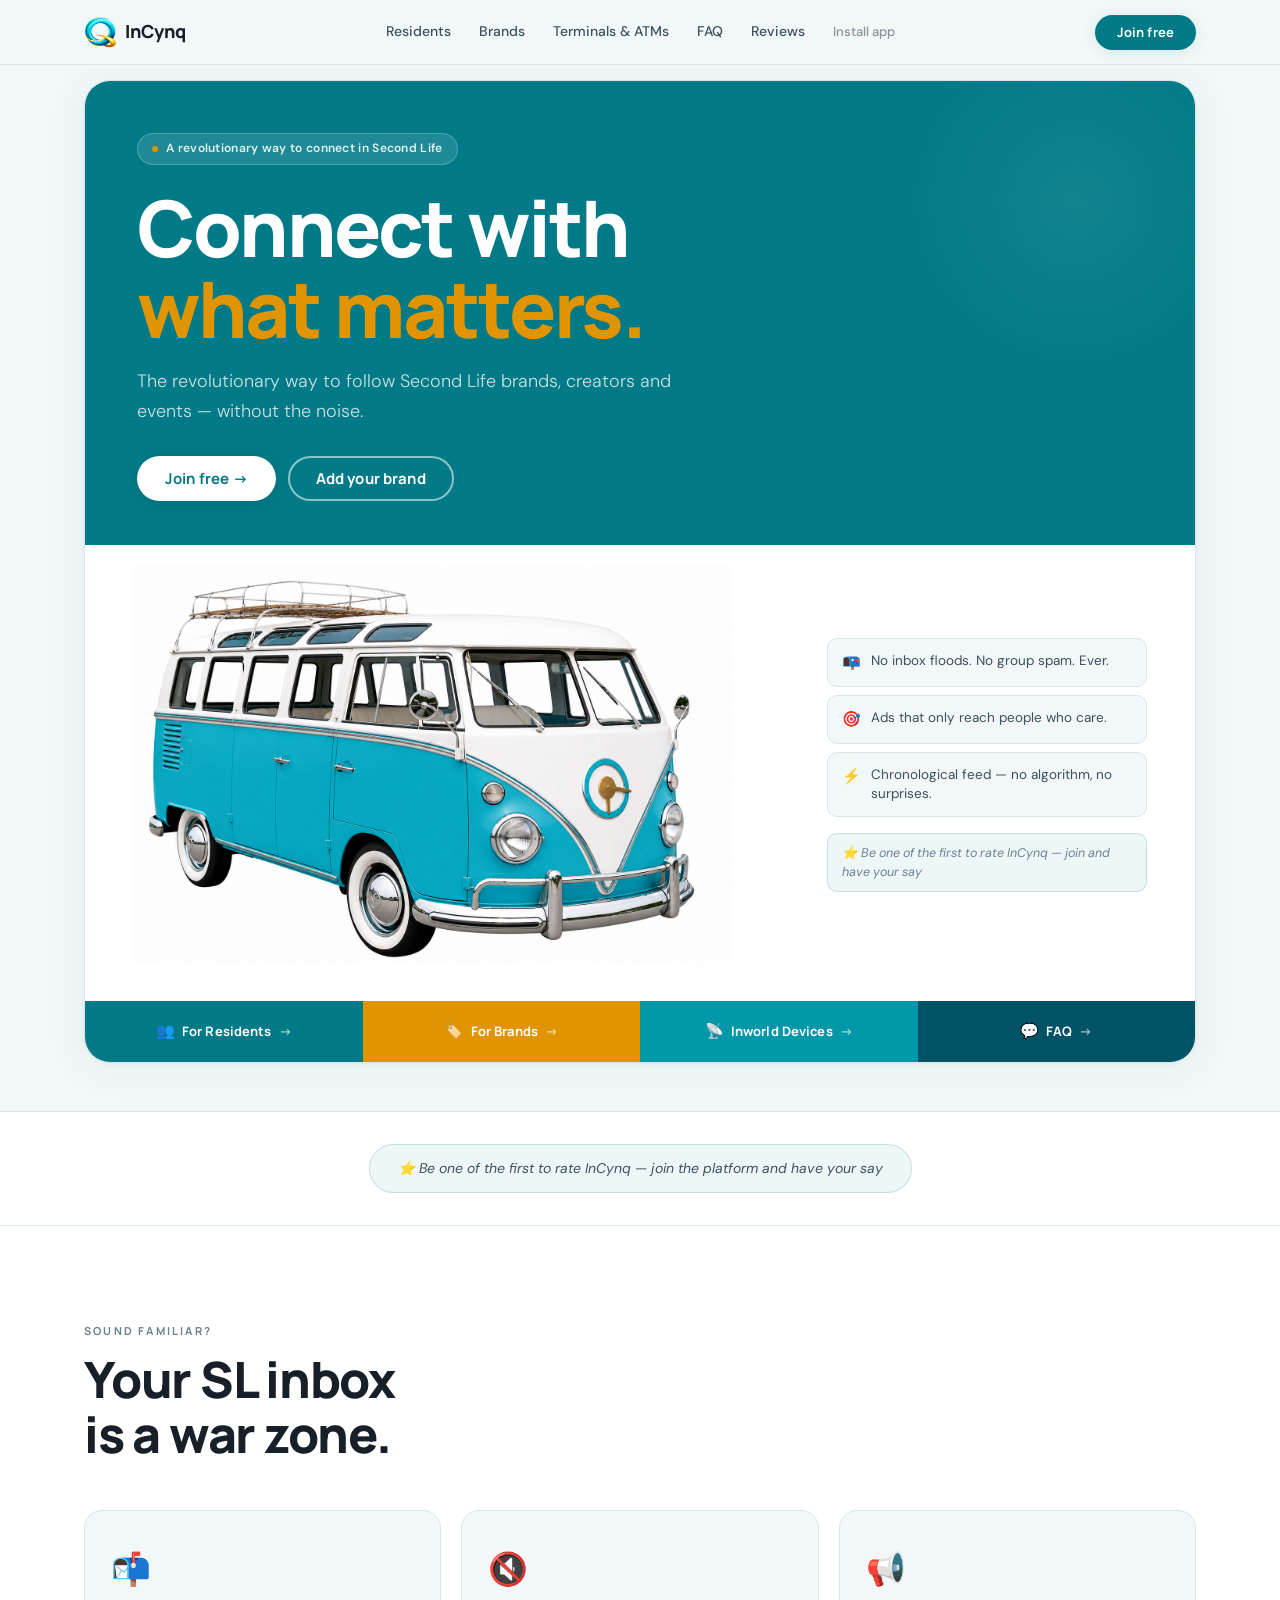
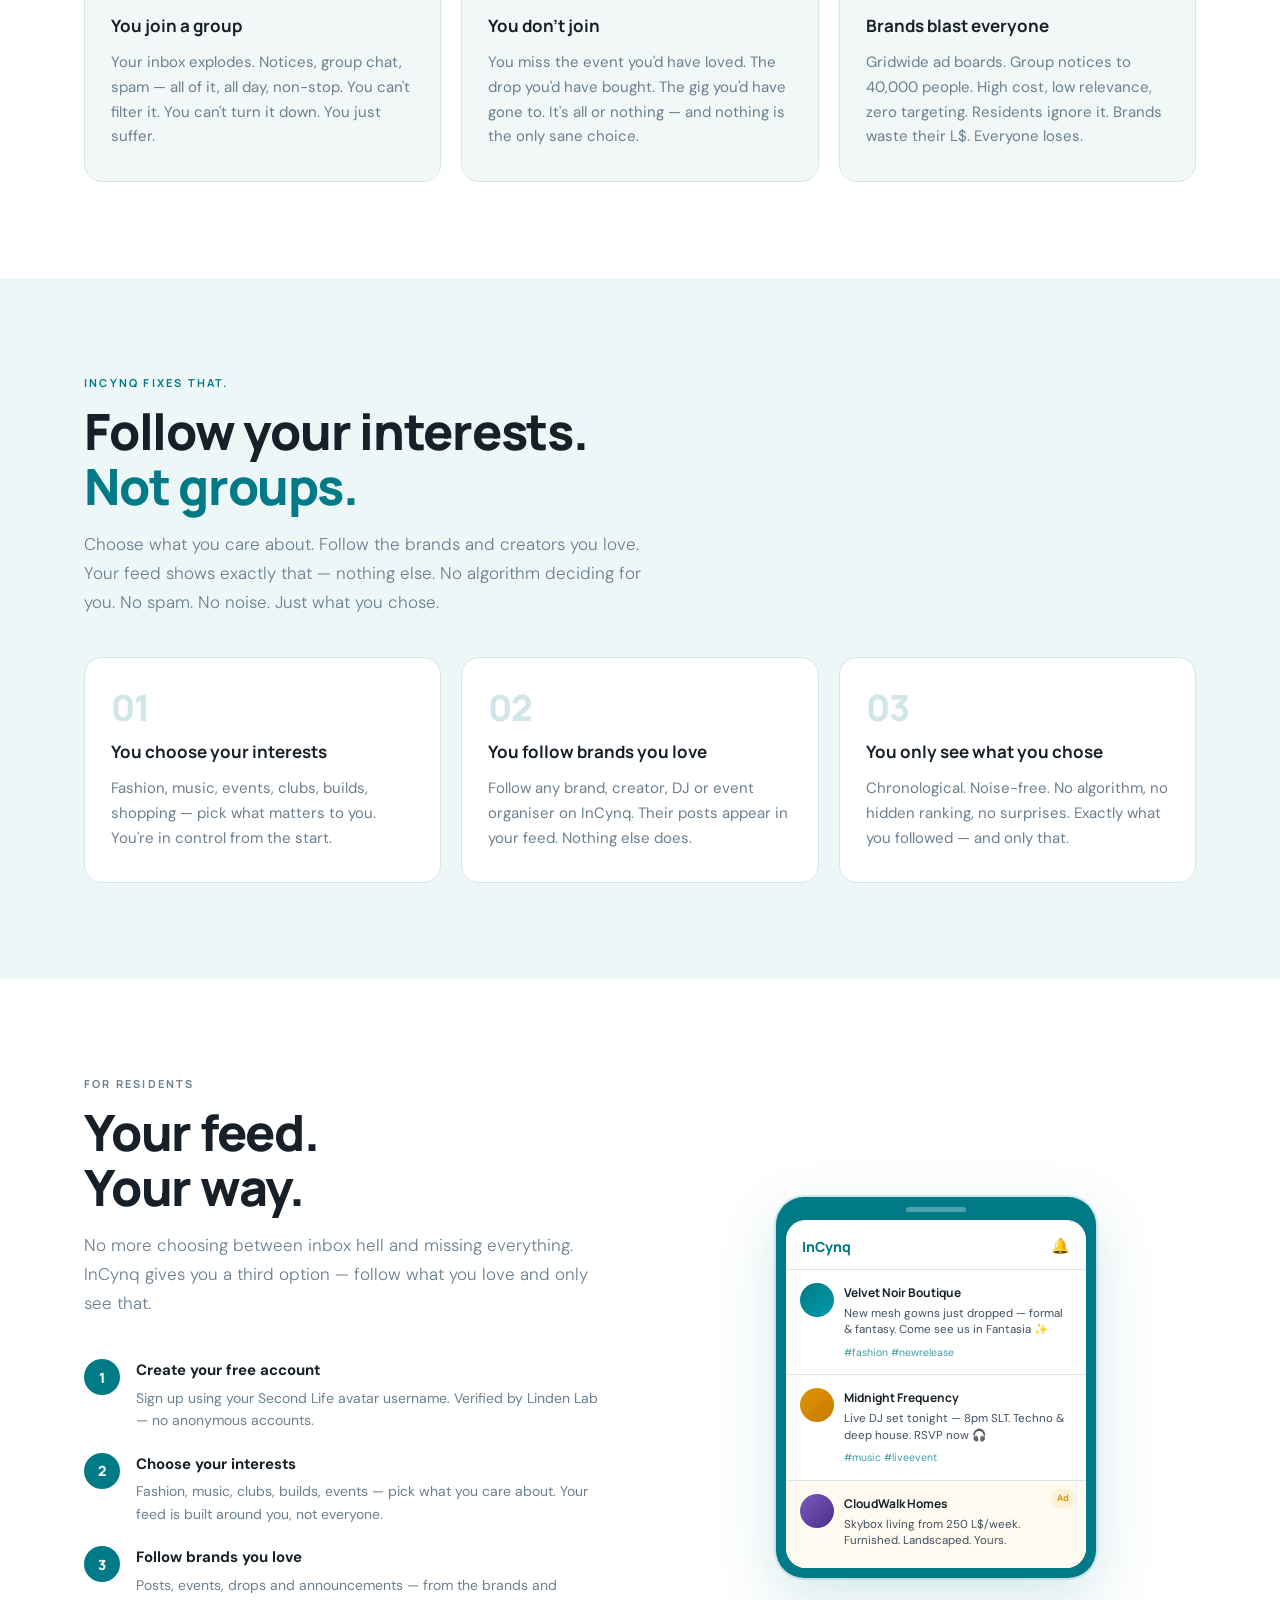
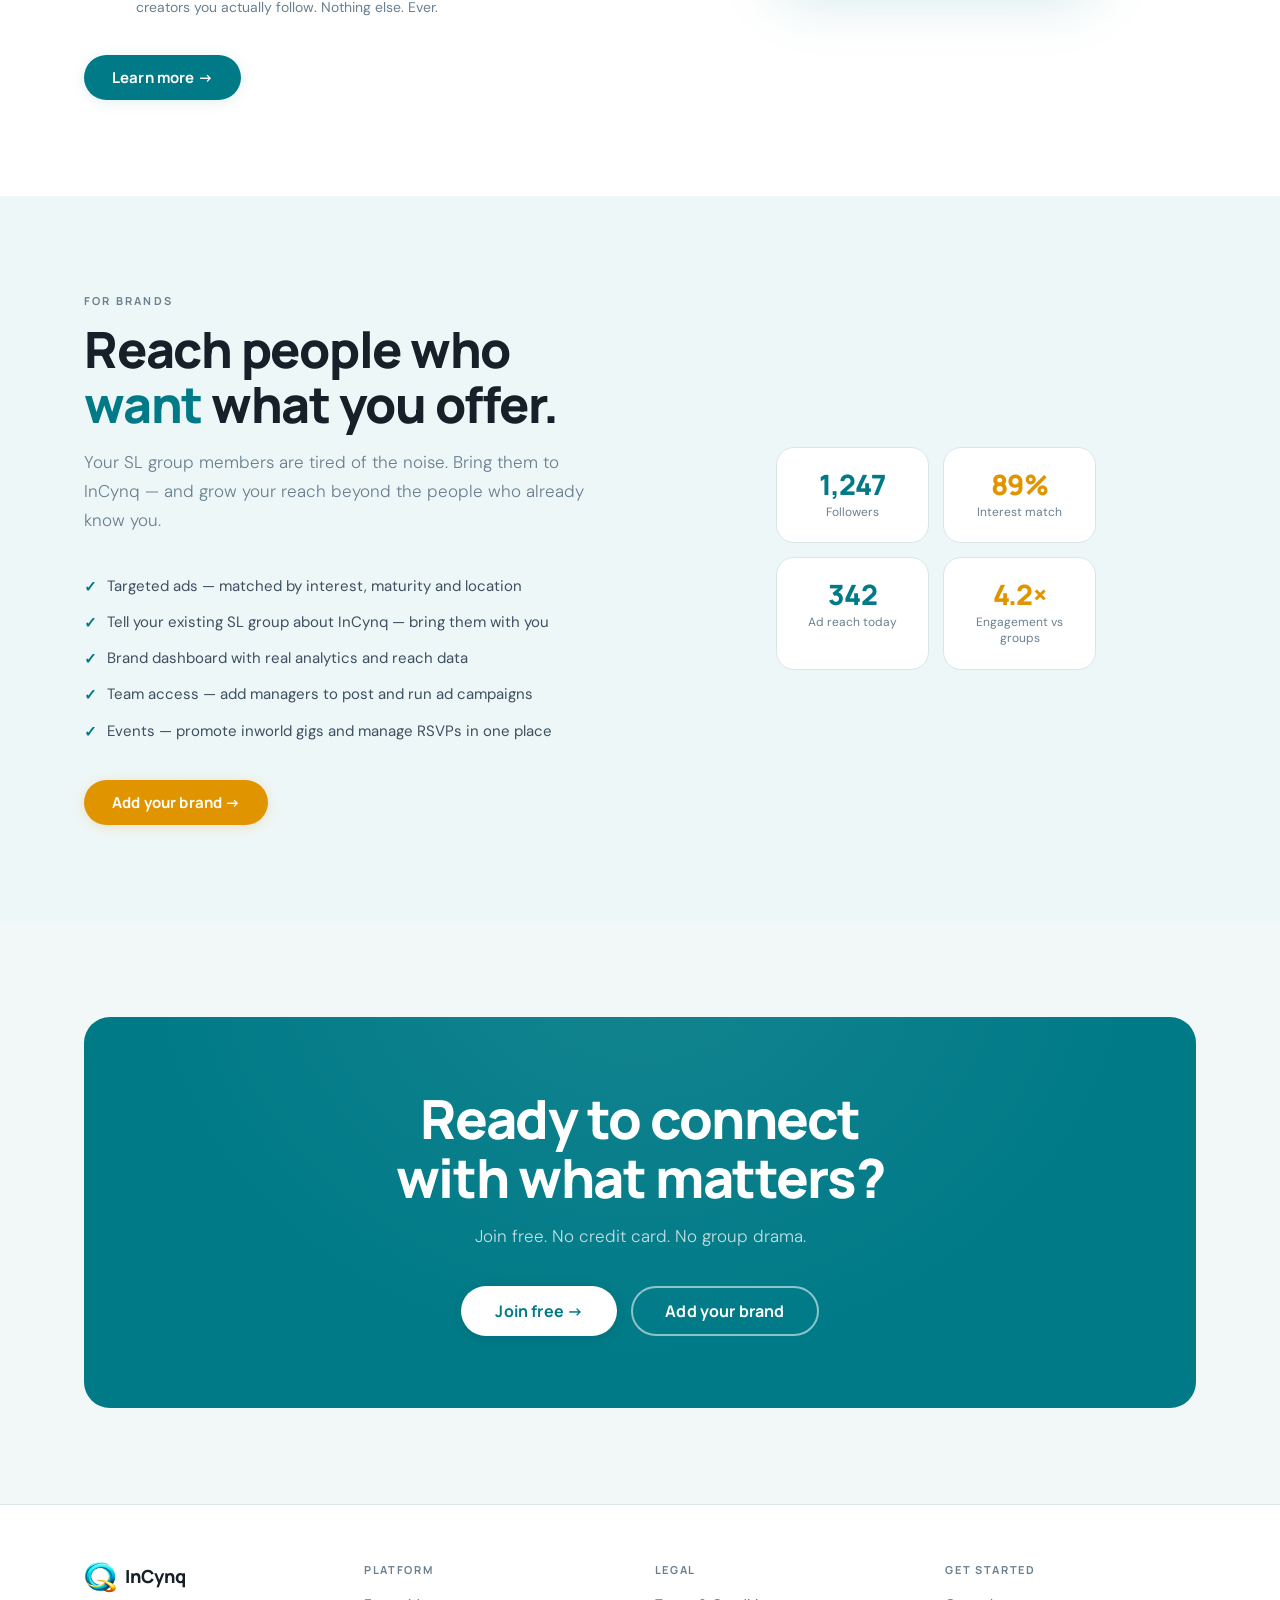
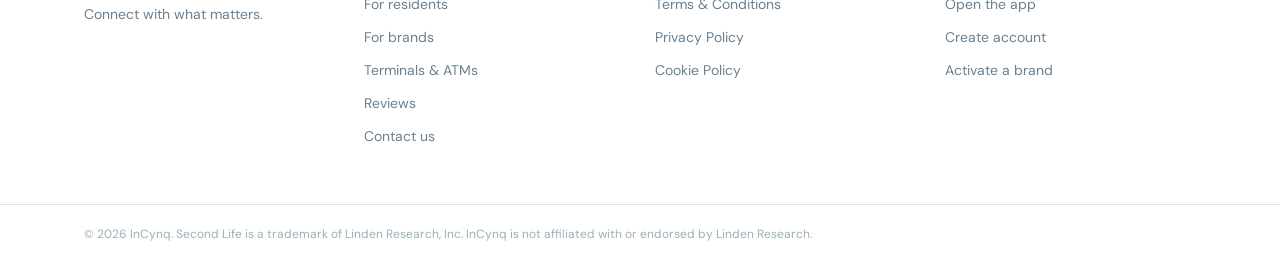
==== index.html @ 70ae86f5 "Add reviews page, update nav and footer on all pages" ====
<!DOCTYPE html>
<html lang="en">
<head>
  <meta charset="UTF-8">
  <meta name="viewport" content="width=device-width, initial-scale=1.0">
  <title>InCynq — Connect with what matters</title>
  <meta name="description" content="The revolutionary way to follow Second Life brands, creators and events — without the noise.">

  <!-- Open Graph -->
  <meta property="og:title" content="InCynq — Connect with what matters">
  <meta property="og:description" content="The revolutionary way to follow Second Life brands, creators and events — without the noise.">
  <meta property="og:url" content="https://incynq.net">
  <meta property="og:type" content="website">

  <!-- Fonts -->
  <link rel="preconnect" href="https://fonts.googleapis.com">
  <link rel="preconnect" href="https://fonts.gstatic.com" crossorigin>
  <link href="https://fonts.googleapis.com/css2?family=Manrope:wght@400;600;700;800&family=DM+Sans:ital,opsz,wght@0,9..40,300;0,9..40,400;0,9..40,500;0,9..40,600;1,9..40,300&display=swap" rel="stylesheet">

  <link rel="stylesheet" href="css/style.css">
</head>
<body>

  <!-- =========================================================
       NAV
  ========================================================= -->
  <header class="nav-header" id="navHeader">
    <div class="container nav-container">

      <a href="/" class="nav-logo" aria-label="InCynq home">
        <img src="assets/q-logo.png" alt="" class="logo-img" aria-hidden="true">
        <span class="logo-text">InCynq</span>
      </a>

      <nav class="nav-links" id="navLinks" aria-label="Main navigation">
        <a href="residents.html">Residents</a>
        <a href="brands.html">Brands</a>
        <a href="devices.html">Terminals &amp; ATMs</a>
        <a href="faq.html">FAQ</a>
        <a href="reviews.html">Reviews</a>
        <a href="install.html" class="nav-link-subtle">Install app</a>
      </nav>

      <div class="nav-actions">
        <a href="https://incynq.app" class="btn btn-primary nav-cta" target="_blank" rel="noopener">Join free</a>
        <button class="nav-toggle" id="navToggle" aria-label="Toggle menu" aria-expanded="false">
          <span></span><span></span><span></span>
        </button>
      </div>

    </div>
  </header>


  <main>

    <!-- =========================================================
         HERO
    ========================================================= -->
    <section class="hero" aria-label="Hero">
      <div class="container">
        <div class="hero-card">

          <!-- Teal banner — headline + CTAs -->
          <div class="hero-banner">
            <div class="hero-banner-content">
              <p class="hero-eyebrow">
                <span class="eyebrow-dot"></span>
                A revolutionary way to connect in Second Life
              </p>
              <h1 class="hero-headline">
                Connect with<br>
                <em>what matters.</em>
              </h1>
              <p class="hero-sub">
                The revolutionary way to follow Second Life brands, creators and events — without the noise.
              </p>
              <div class="hero-ctas">
                <a href="https://incynq.app" class="btn btn-white btn-lg" target="_blank" rel="noopener">Join free →</a>
                <a href="brands.html" class="btn btn-outline-white btn-lg">Add your brand</a>
              </div>
            </div>
          </div>

          <!-- Bus visual + support pills -->
          <div class="hero-visual">
            <div class="hero-bus-col">
              <img
                src="assets/incynq-bus.png"
                alt="The InCynq teal VW Samba bus"
                class="hero-bus"
                width="640"
                height="450"
              >
            </div>
            <div class="hero-pills-col">
              <ul class="hero-pills">
                <li class="hero-pill">
                  <span class="pill-icon">📭</span>
                  No inbox floods. No group spam. Ever.
                </li>
                <li class="hero-pill">
                  <span class="pill-icon">🎯</span>
                  Ads that only reach people who care.
                </li>
                <li class="hero-pill">
                  <span class="pill-icon">⚡</span>
                  Chronological feed — no algorithm, no surprises.
                </li>
              </ul>
              <p class="hero-rating-teaser">
                ⭐ Be one of the first to rate InCynq — join and have your say
              </p>
            </div>
          </div>

          <!-- Coloured navigation tabs -->
          <nav class="hero-tabs" aria-label="Page navigation">
            <a href="residents.html" class="hero-tab tab-col-1">
              <span class="tab-icon" aria-hidden="true">👥</span>
              <span class="tab-label">For Residents</span>
              <span class="tab-arrow" aria-hidden="true">→</span>
            </a>
            <a href="brands.html" class="hero-tab tab-col-2">
              <span class="tab-icon" aria-hidden="true">🏷️</span>
              <span class="tab-label">For Brands</span>
              <span class="tab-arrow" aria-hidden="true">→</span>
            </a>
            <a href="devices.html" class="hero-tab tab-col-3">
              <span class="tab-icon" aria-hidden="true">📡</span>
              <span class="tab-label">Inworld Devices</span>
              <span class="tab-arrow" aria-hidden="true">→</span>
            </a>
            <a href="faq.html" class="hero-tab tab-col-4">
              <span class="tab-icon" aria-hidden="true">💬</span>
              <span class="tab-label">FAQ</span>
              <span class="tab-arrow" aria-hidden="true">→</span>
            </a>
          </nav>

        </div><!-- /hero-card -->
      </div>
    </section>


    <!-- =========================================================
         STAR RATING — auto-loads from Supabase surveys table
    ========================================================= -->
    <section class="section section-white rating-section" id="rating">
      <div class="container rating-container">
        <div id="rating-placeholder" class="rating-placeholder">
          <p class="rating-placeholder-text">
            ⭐ Be one of the first to rate InCynq — join the platform and have your say
          </p>
        </div>
        <div id="rating-live" class="rating-live" style="display:none;">
          <div class="rating-stars" id="rating-stars"></div>
          <p class="rating-score" id="rating-score"></p>
          <a href="reviews.html" class="reviews-link" id="reviews-link" style="display:none;"></a>
        </div>
      </div>
    </section>

    <script>
    (async () => {
      const ANON = 'eyJhbGciOiJIUzI1NiIsInR5cCI6IkpXVCJ9.eyJpc3MiOiJzdXBhYmFzZSIsInJlZiI6Im11enpqdmVneW5zZW1sc2J3Z2dmIiwicm9sZSI6ImFub24iLCJpYXQiOjE3NzYwMjI5MDIsImV4cCI6MjA5MTU5ODkwMn0.AO2BgiecEKZvqCeZyJPZrS7AhOI6UsZTMHMvfXyAaXI';
      const HDRS = { 'apikey': ANON, 'Authorization': 'Bearer ' + ANON };
      const link = document.getElementById('reviews-link');

      try {
        const res  = await fetch(
          'https://muzzjvegynsemlsbwggf.supabase.co/rest/v1/reviews?select=rating&rating=not.is.null',
          { headers: HDRS }
        );
        const data = await res.json();
        const count = data && data.length ? data.length : 0;

        // Always show the link
        link.style.display = 'inline-block';

        if (count === 0) {
          // No reviews yet — show teaser, no rating block
          link.textContent = 'Be the first to leave a review →';
          return;
        }

        // Reviews exist — show rating block
        const avg   = data.reduce((sum, r) => sum + r.rating, 0) / count;
        const full  = Math.floor(avg);
        const half  = avg - full >= 0.25 && avg - full < 0.75 ? 1 : 0;
        const empty = 5 - full - half;
        const stars = '★'.repeat(full) + (half ? '½' : '') + '☆'.repeat(empty);

        document.getElementById('rating-stars').textContent = stars;
        document.getElementById('rating-score').innerHTML =
          'Rated <strong>' + avg.toFixed(1) + ' / 5</strong> by ' + count + ' InCynq ' + (count === 1 ? 'member' : 'members');

        document.getElementById('rating-placeholder').style.display = 'none';
        document.getElementById('rating-live').style.display        = 'block';

        link.textContent = 'See what members say →';

      } catch(e) {
        // On error just show the teaser link
        link.style.display = 'inline-block';
        link.textContent   = 'Be the first to leave a review →';
      }
    })();
    </script>

    <!-- =========================================================
         PROBLEM — "Sound familiar?"
    ========================================================= -->
    <section class="section section-white" id="problem">
      <div class="container">
        <p class="section-eyebrow">Sound familiar?</p>
        <h2 class="section-headline">Your SL inbox<br>is a war zone.</h2>

        <div class="pain-grid">

          <div class="pain-card">
            <div class="pain-icon">📬</div>
            <h3>You join a group</h3>
            <p>Your inbox explodes. Notices, group chat, spam — all of it, all day, non-stop. You can't filter it. You can't turn it down. You just suffer.</p>
          </div>

          <div class="pain-card">
            <div class="pain-icon">🔇</div>
            <h3>You don't join</h3>
            <p>You miss the event you'd have loved. The drop you'd have bought. The gig you'd have gone to. It's all or nothing — and nothing is the only sane choice.</p>
          </div>

          <div class="pain-card">
            <div class="pain-icon">📢</div>
            <h3>Brands blast everyone</h3>
            <p>Gridwide ad boards. Group notices to 40,000 people. High cost, low relevance, zero targeting. Residents ignore it. Brands waste their L$. Everyone loses.</p>
          </div>

        </div>
      </div>
    </section>


    <!-- =========================================================
         SOLUTION — "Follow interests, not groups"
    ========================================================= -->
    <section class="section section-teal-light" id="solution">
      <div class="container">
        <p class="section-eyebrow eyebrow-teal">InCynq fixes that.</p>
        <h2 class="section-headline">Follow your interests.<br><span class="text-teal">Not groups.</span></h2>
        <p class="section-sub">
          Choose what you care about. Follow the brands and creators you love. Your feed shows exactly that — nothing else. No algorithm deciding for you. No spam. No noise. Just what you chose.
        </p>

        <div class="solution-grid">

          <div class="solution-card">
            <div class="solution-number">01</div>
            <h3>You choose your interests</h3>
            <p>Fashion, music, events, clubs, builds, shopping — pick what matters to you. You're in control from the start.</p>
          </div>

          <div class="solution-card">
            <div class="solution-number">02</div>
            <h3>You follow brands you love</h3>
            <p>Follow any brand, creator, DJ or event organiser on InCynq. Their posts appear in your feed. Nothing else does.</p>
          </div>

          <div class="solution-card">
            <div class="solution-number">03</div>
            <h3>You only see what you chose</h3>
            <p>Chronological. Noise-free. No algorithm, no hidden ranking, no surprises. Exactly what you followed — and only that.</p>
          </div>

        </div>
      </div>
    </section>


    <!-- =========================================================
         FOR RESIDENTS — 3 steps
    ========================================================= -->
    <section class="section section-white" id="residents">
      <div class="container">
        <div class="split-layout">

          <div class="split-text">
            <p class="section-eyebrow">For residents</p>
            <h2 class="section-headline">Your feed.<br>Your way.</h2>
            <p class="section-sub">
              No more choosing between inbox hell and missing everything. InCynq gives you a third option — follow what you love and only see that.
            </p>

            <ol class="steps-list">
              <li class="step">
                <span class="step-num">1</span>
                <div>
                  <strong>Create your free account</strong>
                  <p>Sign up using your Second Life avatar username. Verified by Linden Lab — no anonymous accounts.</p>
                </div>
              </li>
              <li class="step">
                <span class="step-num">2</span>
                <div>
                  <strong>Choose your interests</strong>
                  <p>Fashion, music, clubs, builds, events — pick what you care about. Your feed is built around you, not everyone.</p>
                </div>
              </li>
              <li class="step">
                <span class="step-num">3</span>
                <div>
                  <strong>Follow brands you love</strong>
                  <p>Posts, events, drops and announcements — from the brands and creators you actually follow. Nothing else. Ever.</p>
                </div>
              </li>
            </ol>

            <a href="residents.html" class="btn btn-primary btn-lg">Learn more →</a>
          </div>

          <div class="split-visual">
            <div class="phone-mockup">
              <div class="phone-bar"></div>
              <div class="phone-screen">

                <div class="mock-topbar">
                  <span class="mock-app-name">InCynq</span>
                  <span class="mock-bell" aria-hidden="true">🔔</span>
                </div>

                <div class="mock-post">
                  <div class="mock-avatar av-teal"></div>
                  <div class="mock-body">
                    <p class="mock-name">Velvet Noir Boutique</p>
                    <p class="mock-text">New mesh gowns just dropped — formal &amp; fantasy. Come see us in Fantasia ✨</p>
                    <p class="mock-tags">#fashion #newrelease</p>
                  </div>
                </div>

                <div class="mock-post">
                  <div class="mock-avatar av-amber"></div>
                  <div class="mock-body">
                    <p class="mock-name">Midnight Frequency</p>
                    <p class="mock-text">Live DJ set tonight — 8pm SLT. Techno &amp; deep house. RSVP now 🎧</p>
                    <p class="mock-tags">#music #liveevent</p>
                  </div>
                </div>

                <div class="mock-post mock-post-ad">
                  <span class="mock-ad-badge">Ad</span>
                  <div class="mock-avatar av-purple"></div>
                  <div class="mock-body">
                    <p class="mock-name">CloudWalk Homes</p>
                    <p class="mock-text">Skybox living from 250 L$/week. Furnished. Landscaped. Yours.</p>
                  </div>
                </div>

              </div>
            </div>
          </div>

        </div>
      </div>
    </section>


    <!-- =========================================================
         FOR BRANDS
    ========================================================= -->
    <section class="section section-teal-light" id="brands">
      <div class="container">
        <div class="split-layout split-reverse">

          <div class="split-visual">
            <div class="metrics-mockup">
              <div class="metric-card">
                <div class="metric-value value-teal">1,247</div>
                <div class="metric-label">Followers</div>
              </div>
              <div class="metric-card">
                <div class="metric-value value-amber">89%</div>
                <div class="metric-label">Interest match</div>
              </div>
              <div class="metric-card">
                <div class="metric-value value-teal">342</div>
                <div class="metric-label">Ad reach today</div>
              </div>
              <div class="metric-card">
                <div class="metric-value value-amber">4.2×</div>
                <div class="metric-label">Engagement vs groups</div>
              </div>
            </div>
          </div>

          <div class="split-text">
            <p class="section-eyebrow">For brands</p>
            <h2 class="section-headline">Reach people who<br><span class="text-teal">want</span> what you offer.</h2>
            <p class="section-sub">
              Your SL group members are tired of the noise. Bring them to InCynq — and grow your reach beyond the people who already know you.
            </p>

            <ul class="feature-list">
              <li>
                <span class="feature-tick">✓</span>
                Targeted ads — matched by interest, maturity and location
              </li>
              <li>
                <span class="feature-tick">✓</span>
                Tell your existing SL group about InCynq — bring them with you
              </li>
              <li>
                <span class="feature-tick">✓</span>
                Brand dashboard with real analytics and reach data
              </li>
              <li>
                <span class="feature-tick">✓</span>
                Team access — add managers to post and run ad campaigns
              </li>
              <li>
                <span class="feature-tick">✓</span>
                Events — promote inworld gigs and manage RSVPs in one place
              </li>
            </ul>

            <a href="brands.html" class="btn btn-amber btn-lg">Add your brand →</a>
          </div>

        </div>
      </div>
    </section>


    <!-- =========================================================
         FINAL CTA
    ========================================================= -->
    <section class="section cta-section" id="join">
      <div class="container">
        <div class="cta-card">
          <h2 class="cta-headline">Ready to connect<br>with what matters?</h2>
          <p class="cta-sub">Join free. No credit card. No group drama.</p>
          <div class="cta-buttons">
            <a href="https://incynq.app" class="btn btn-white btn-xl" target="_blank" rel="noopener">Join free →</a>
            <a href="brands.html" class="btn btn-outline-white btn-xl">Add your brand</a>
          </div>
        </div>
      </div>
    </section>

  </main>


  <!-- =========================================================
       FOOTER
  ========================================================= -->
  <footer class="site-footer">
    <div class="container footer-inner">

      <div class="footer-brand">
        <a href="/" class="nav-logo" aria-label="InCynq home">
          <img src="assets/q-logo.png" alt="" class="logo-img" aria-hidden="true">
          <span class="logo-text">InCynq</span>
        </a>
        <p class="footer-tagline">Connect with what matters.</p>
      </div>

      <nav class="footer-links" aria-label="Footer navigation">
        <div class="footer-col">
          <p class="footer-col-title">Platform</p>
          <a href="residents.html">For residents</a>
          <a href="brands.html">For brands</a>
          <a href="devices.html">Terminals &amp; ATMs</a>
          <a href="reviews.html">Reviews</a>
          <a href="contact.html">Contact us</a>
        </div>
        <div class="footer-col">
          <p class="footer-col-title">Legal</p>
          <a href="terms.html">Terms &amp; Conditions</a>
          <a href="privacy.html">Privacy Policy</a>
          <a href="cookies.html">Cookie Policy</a>
        </div>
        <div class="footer-col">
          <p class="footer-col-title">Get started</p>
          <a href="https://incynq.app" target="_blank" rel="noopener">Open the app</a>
          <a href="https://incynq.app" target="_blank" rel="noopener">Create account</a>
          <a href="brands.html">Activate a brand</a>
        </div>
      </nav>

    </div>
    <div class="footer-bottom">
      <div class="container">
        <p>© 2026 InCynq. Second Life is a trademark of Linden Research, Inc. InCynq is not affiliated with or endorsed by Linden Research.</p>
      </div>
    </div>
  </footer>

  <script src="js/main.js"></script>
</body>
</html>
---- css/style.css ----
/* ============================================================
   INCYNQ.NET — Main Stylesheet
   Light theme · Syne display · DM Sans body
   v1.0
   ============================================================ */

/* ── Reset ─────────────────────────────────────────────────── */
*, *::before, *::after { box-sizing: border-box; margin: 0; padding: 0; }
html { scroll-behavior: smooth; }
ul, ol { list-style: none; }
a { color: inherit; text-decoration: none; }
img { max-width: 100%; display: block; }
button { font: inherit; cursor: pointer; }

/* ── Tokens ─────────────────────────────────────────────────── */
:root {
  /* Brand colours */
  --teal:           #007a87;
  --teal-mid:       #009aaa;
  --teal-light-bg:  #eef7f8;
  --teal-border:    rgba(0,122,135,0.18);
  --teal-glow:      rgba(0,122,135,0.12);

  --amber:          #e09500;
  --amber-hover:    #c98400;

  /* Tab colours — each distinct, all on-brand */
  --tab-1:  #007a87;   /* teal */
  --tab-2:  #e09500;   /* amber */
  --tab-3:  #0098a8;   /* aqua */
  --tab-4:  #005265;   /* deep teal */

  /* Surface */
  --bg:         #f2f7f7;
  --surface:    #ffffff;
  --surface-2:  #eef7f8;

  /* Text */
  --text:       #172028;
  --text-mid:   #3d5060;
  --text-muted: #6a8090;
  --text-light: #9ab0b8;

  /* Borders */
  --border:     #d8e6e8;

  /* Typography */
  --font-display: 'Manrope', sans-serif;
  --font-body:    'DM Sans', sans-serif;

  /* Shape */
  --radius:     10px;
  --radius-lg:  18px;
  --radius-xl:  26px;
  --radius-pill: 999px;

  /* Layout */
  --container:      1160px;
  --section-gap:    96px;
  --section-gap-sm: 64px;
}

/* ── Base ───────────────────────────────────────────────────── */
body {
  background: var(--bg);
  color: var(--text);
  font-family: var(--font-body);
  font-size: 16px;
  line-height: 1.65;
  -webkit-font-smoothing: antialiased;
}

.container {
  max-width: var(--container);
  margin: 0 auto;
  padding: 0 24px;
}


/* ============================================================
   BUTTONS
   ============================================================ */

.btn {
  display: inline-flex;
  align-items: center;
  gap: 6px;
  padding: 11px 22px;
  border-radius: var(--radius-pill);
  font-family: var(--font-display);
  font-weight: 700;
  font-size: 14px;
  letter-spacing: 0.01em;
  line-height: 1;
  border: 2px solid transparent;
  cursor: pointer;
  transition: background 0.18s, transform 0.15s, box-shadow 0.18s, color 0.18s, border-color 0.18s;
  white-space: nowrap;
}
.btn:hover  { transform: translateY(-1px); }
.btn:active { transform: translateY(0); }

.btn-primary {
  background: var(--teal);
  color: #fff;
  box-shadow: 0 2px 14px var(--teal-glow);
}
.btn-primary:hover {
  background: var(--teal-mid);
  box-shadow: 0 4px 22px rgba(0,122,135,0.28);
}

.btn-amber {
  background: var(--amber);
  color: #fff;
  box-shadow: 0 2px 14px rgba(224,149,0,0.2);
}
.btn-amber:hover {
  background: var(--amber-hover);
  box-shadow: 0 4px 22px rgba(224,149,0,0.32);
}

.btn-white {
  background: #fff;
  color: var(--teal);
  box-shadow: 0 2px 12px rgba(0,0,0,0.1);
  border-color: transparent;
}
.btn-white:hover {
  background: #f0fafb;
  box-shadow: 0 4px 20px rgba(0,0,0,0.14);
}

.btn-outline-white {
  background: transparent;
  color: #fff;
  border-color: rgba(255,255,255,0.55);
}
.btn-outline-white:hover {
  background: rgba(255,255,255,0.1);
  border-color: #fff;
}

.btn-lg  { padding: 13px 26px; font-size: 15px; }
.btn-xl  { padding: 15px 32px; font-size: 16px; }


/* ============================================================
   NAV
   ============================================================ */

.nav-header {
  position: fixed;
  inset: 0 0 auto 0;
  z-index: 200;
  background: rgba(242,247,247,0.88);
  backdrop-filter: blur(18px);
  -webkit-backdrop-filter: blur(18px);
  border-bottom: 1px solid var(--border);
  transition: background 0.3s, box-shadow 0.3s;
}
.nav-header.scrolled {
  background: rgba(242,247,247,0.98);
  box-shadow: 0 2px 20px rgba(0,0,0,0.07);
}

.nav-container {
  display: flex;
  align-items: center;
  justify-content: space-between;
  height: 64px;
  gap: 16px;
}

/* Logo */
.nav-logo {
  display: flex;
  align-items: center;
  gap: 9px;
  font-family: var(--font-display);
  font-weight: 800;
  font-size: 18px;
  color: var(--text);
  flex-shrink: 0;
}
.logo-img {
  width: 32px;
  height: 32px;
  object-fit: contain;
  flex-shrink: 0;
}

/* Links */
.nav-links {
  display: flex;
  align-items: center;
  gap: 28px;
}
.nav-links a {
  font-size: 14px;
  font-weight: 500;
  color: var(--text-mid);
  transition: color 0.18s;
}
.nav-links a:hover { color: var(--teal); }
.nav-link-subtle { opacity: 0.6; font-size: 13px !important; }

/* Actions */
.nav-actions {
  display: flex;
  align-items: center;
  gap: 12px;
  flex-shrink: 0;
}
.nav-cta { padding: 9px 20px; font-size: 13px; }

/* Mobile hamburger */
.nav-toggle {
  display: none;
  flex-direction: column;
  gap: 5px;
  background: none;
  border: none;
  padding: 4px;
}
.nav-toggle span {
  display: block;
  width: 22px; height: 2px;
  background: var(--text);
  border-radius: 2px;
  transition: transform 0.3s, opacity 0.3s;
}
.nav-toggle[aria-expanded="true"] span:nth-child(1) { transform: translateY(7px) rotate(45deg); }
.nav-toggle[aria-expanded="true"] span:nth-child(2) { opacity: 0; }
.nav-toggle[aria-expanded="true"] span:nth-child(3) { transform: translateY(-7px) rotate(-45deg); }


/* ============================================================
   HERO
   ============================================================ */

.hero {
  padding: 80px 0 48px;
}

/* Outer card */
.hero-card {
  background: #ffffff;
  border-radius: var(--radius-xl);
  border: 1.5px solid var(--border);
  overflow: hidden;
  box-shadow:
    0 4px 40px rgba(0,122,135,0.07),
    0 1px 3px rgba(0,0,0,0.04);
}

/* ── Teal banner ─────────────────────────────────────────── */
.hero-banner {
  background: var(--teal);
  padding: 52px 52px 44px;
  position: relative;
  overflow: hidden;
}
/* Soft radial sheen top-right */
.hero-banner::after {
  content: '';
  position: absolute;
  top: -80px; right: -80px;
  width: 400px; height: 400px;
  background: radial-gradient(circle, rgba(255,255,255,0.07) 0%, transparent 65%);
  pointer-events: none;
}

.hero-eyebrow {
  display: inline-flex;
  align-items: center;
  gap: 8px;
  background: rgba(255,255,255,0.12);
  border: 1px solid rgba(255,255,255,0.22);
  border-radius: var(--radius-pill);
  padding: 5px 14px;
  font-size: 12px;
  font-weight: 600;
  color: rgba(255,255,255,0.88);
  letter-spacing: 0.025em;
  margin-bottom: 22px;
}

.eyebrow-dot {
  width: 6px; height: 6px;
  background: var(--amber);
  border-radius: 50%;
  flex-shrink: 0;
  animation: blink 2.4s ease-in-out infinite;
}
@keyframes blink {
  0%, 100% { opacity: 1; }
  50%       { opacity: 0.35; }
}

.hero-headline {
  font-family: var(--font-display);
  font-size: clamp(42px, 6.5vw, 78px);
  font-weight: 800;
  line-height: 1.04;
  letter-spacing: -0.03em;
  color: #fff;
  margin-bottom: 18px;
}
.hero-headline em {
  font-style: normal;
  color: var(--amber);
}

.hero-sub {
  font-size: 18px;
  line-height: 1.65;
  color: rgba(255,255,255,0.78);
  font-weight: 300;
  max-width: 540px;
  margin-bottom: 30px;
}

.hero-ctas {
  display: flex;
  align-items: center;
  gap: 12px;
  flex-wrap: wrap;
}

/* ── Bus + pills row ─────────────────────────────────────── */
.hero-visual {
  display: grid;
  grid-template-columns: 1fr 320px;
  align-items: center;
  gap: 40px;
  padding: 0 48px 36px;
  background: #ffffff;
}

.hero-bus-col {
  padding-top: 20px;
  background: #ffffff;
}

.hero-bus {
  width: 100%;
  max-width: 600px;
  height: auto;
  object-fit: contain;
  animation: floatBus 7s ease-in-out infinite;
  user-select: none;
}
@keyframes floatBus {
  0%, 100% { transform: translateY(0px); }
  50%       { transform: translateY(-10px); }
}

.hero-pills-col {
  display: flex;
  flex-direction: column;
  gap: 16px;
  padding: 28px 0 8px;
}

.hero-pills {
  display: flex;
  flex-direction: column;
  gap: 8px;
}
.hero-pill {
  display: flex;
  align-items: flex-start;
  gap: 10px;
  background: var(--bg);
  border: 1.5px solid var(--border);
  border-radius: var(--radius);
  padding: 12px 14px;
  font-size: 13.5px;
  color: var(--text-mid);
  line-height: 1.45;
  transition: border-color 0.2s;
}
.hero-pill:hover { border-color: var(--teal-border); }
.pill-icon { font-size: 15px; flex-shrink: 0; margin-top: 1px; }

.hero-rating-teaser {
  font-size: 12.5px;
  color: var(--text-muted);
  font-style: italic;
  background: var(--teal-light-bg);
  border-radius: var(--radius);
  padding: 10px 14px;
  line-height: 1.5;
  border: 1px solid var(--teal-border);
}

/* ── Coloured tabs ───────────────────────────────────────── */
.hero-tabs {
  display: grid;
  grid-template-columns: repeat(4, 1fr);
}

.hero-tab {
  display: flex;
  align-items: center;
  justify-content: center;
  gap: 7px;
  padding: 18px 12px;
  font-family: var(--font-display);
  font-size: 13px;
  font-weight: 700;
  color: #fff;
  letter-spacing: 0.01em;
  transition: filter 0.18s;
  position: relative;
  overflow: hidden;
}
.hero-tab::after {
  content: '';
  position: absolute;
  inset: 0;
  background: rgba(0,0,0,0);
  transition: background 0.18s;
}
.hero-tab:hover::after { background: rgba(0,0,0,0.1); }
.hero-tab:active::after { background: rgba(0,0,0,0.2); }

.tab-col-1 { background: var(--tab-1); }
.tab-col-2 { background: var(--tab-2); }
.tab-col-3 { background: var(--tab-3); }
.tab-col-4 { background: var(--tab-4); }

.tab-icon  { font-size: 15px; }
.tab-label { white-space: nowrap; }
.tab-arrow { opacity: 0.65; }


/* ============================================================
   SHARED SECTION STYLES
   ============================================================ */

.section { padding: var(--section-gap) 0; }
.section-white      { background: var(--surface); }
.section-teal-light { background: var(--teal-light-bg); }

.section-eyebrow {
  font-family: var(--font-display);
  font-size: 11px;
  font-weight: 700;
  letter-spacing: 0.2em;
  text-transform: uppercase;
  color: var(--text-muted);
  margin-bottom: 12px;
}
.eyebrow-teal { color: var(--teal); }

.section-headline {
  font-family: var(--font-display);
  font-size: clamp(30px, 4.5vw, 50px);
  font-weight: 800;
  line-height: 1.1;
  letter-spacing: -0.025em;
  color: var(--text);
  margin-bottom: 16px;
}

.section-sub {
  font-size: 17px;
  line-height: 1.7;
  color: var(--text-muted);
  font-weight: 300;
  max-width: 580px;
  margin-bottom: 40px;
}

.text-teal { color: var(--teal); }
.text-center {
  text-align: center;
  margin-left: auto;
  margin-right: auto;
}


/* ============================================================
   PROBLEM SECTION
   ============================================================ */

.pain-grid {
  display: grid;
  grid-template-columns: repeat(3, 1fr);
  gap: 20px;
  margin-top: 48px;
}

.pain-card {
  background: var(--bg);
  border: 1.5px solid var(--border);
  border-radius: var(--radius-lg);
  padding: 32px 26px;
  transition: transform 0.22s, border-color 0.22s;
}
.pain-card:hover {
  transform: translateY(-2px);
  border-color: #d0b0b0;
}

.pain-icon {
  font-size: 32px;
  margin-bottom: 16px;
}

.pain-card h3 {
  font-family: var(--font-display);
  font-size: 17px;
  font-weight: 700;
  color: var(--text);
  margin-bottom: 10px;
}

.pain-card p {
  font-size: 15px;
  color: var(--text-muted);
  line-height: 1.65;
}


/* ============================================================
   SOLUTION SECTION
   ============================================================ */

.solution-grid {
  display: grid;
  grid-template-columns: repeat(3, 1fr);
  gap: 20px;
}

.solution-card {
  background: var(--surface);
  border: 1.5px solid var(--border);
  border-radius: var(--radius-lg);
  padding: 32px 26px;
  transition: transform 0.22s, border-color 0.22s;
  position: relative;
}
.solution-card:hover {
  transform: translateY(-2px);
  border-color: var(--teal-border);
  box-shadow: 0 6px 24px var(--teal-glow);
}

.solution-number {
  font-family: var(--font-display);
  font-size: 36px;
  font-weight: 800;
  color: var(--teal);
  opacity: 0.18;
  line-height: 1;
  margin-bottom: 12px;
  letter-spacing: -0.03em;
}

.solution-card h3 {
  font-family: var(--font-display);
  font-size: 17px;
  font-weight: 700;
  color: var(--text);
  margin-bottom: 10px;
}

.solution-card p {
  font-size: 15px;
  color: var(--text-muted);
  line-height: 1.65;
}


/* ============================================================
   SPLIT LAYOUT (Residents / Brands)
   ============================================================ */

.split-layout {
  display: grid;
  grid-template-columns: 1fr 1fr;
  gap: 72px;
  align-items: center;
}
.split-reverse { direction: rtl; }
.split-reverse > * { direction: ltr; }

/* Steps list */
.steps-list {
  display: flex;
  flex-direction: column;
  gap: 20px;
  margin-bottom: 36px;
  list-style: none;
}

.step {
  display: flex;
  align-items: flex-start;
  gap: 16px;
}

.step-num {
  flex-shrink: 0;
  width: 36px; height: 36px;
  background: var(--teal);
  color: #fff;
  border-radius: 50%;
  display: grid;
  place-items: center;
  font-family: var(--font-display);
  font-size: 14px;
  font-weight: 800;
  margin-top: 1px;
}

.step strong {
  display: block;
  font-weight: 700;
  color: var(--text);
  margin-bottom: 4px;
  font-size: 15px;
}

.step p {
  font-size: 14px;
  color: var(--text-muted);
  line-height: 1.6;
}

/* Feature list */
.feature-list {
  display: flex;
  flex-direction: column;
  gap: 12px;
  margin-bottom: 36px;
}

.feature-list li {
  display: flex;
  align-items: flex-start;
  gap: 10px;
  font-size: 15px;
  color: var(--text-mid);
  line-height: 1.55;
}

.feature-tick {
  color: var(--teal);
  font-weight: 700;
  flex-shrink: 0;
  margin-top: 1px;
}


/* ============================================================
   PHONE MOCKUP
   ============================================================ */

.phone-mockup {
  background: var(--teal);
  border-radius: 28px;
  padding: 10px;
  max-width: 320px;
  margin: 0 auto;
  box-shadow:
    0 0 0 2px rgba(0,122,135,0.15),
    0 20px 60px rgba(0,122,135,0.18);
}

.phone-bar {
  width: 60px; height: 5px;
  background: rgba(255,255,255,0.3);
  border-radius: var(--radius-pill);
  margin: 0 auto 8px;
}

.phone-screen {
  background: var(--bg);
  border-radius: 20px;
  overflow: hidden;
  padding: 0;
}

.mock-topbar {
  display: flex;
  align-items: center;
  justify-content: space-between;
  padding: 14px 16px 10px;
  background: var(--surface);
  border-bottom: 1px solid var(--border);
}

.mock-app-name {
  font-family: var(--font-display);
  font-size: 14px;
  font-weight: 800;
  color: var(--teal);
}

.mock-bell { font-size: 15px; }

.mock-post {
  display: flex;
  gap: 10px;
  padding: 13px 14px;
  background: var(--surface);
  border-bottom: 1px solid var(--border);
  position: relative;
}
.mock-post:last-child { border-bottom: none; }

.mock-avatar {
  width: 34px; height: 34px;
  border-radius: 50%;
  flex-shrink: 0;
}
.av-teal   { background: linear-gradient(135deg, var(--teal), var(--teal-mid)); }
.av-amber  { background: linear-gradient(135deg, var(--amber), #c87800); }
.av-purple { background: linear-gradient(135deg, #7c5cbf, #4a2d8a); }

.mock-body { flex: 1; min-width: 0; }

.mock-name {
  font-family: var(--font-display);
  font-size: 12px;
  font-weight: 700;
  color: var(--text);
  margin-bottom: 3px;
}

.mock-text {
  font-size: 11.5px;
  color: var(--text-mid);
  line-height: 1.45;
  margin-bottom: 5px;
}

.mock-tags {
  font-size: 10.5px;
  color: var(--teal);
  opacity: 0.75;
}

.mock-post-ad {
  background: #fffbf0;
}
.mock-ad-badge {
  position: absolute;
  top: 8px; right: 10px;
  font-size: 9px;
  font-weight: 700;
  color: var(--amber);
  letter-spacing: 0.06em;
  background: rgba(224,149,0,0.1);
  padding: 2px 6px;
  border-radius: var(--radius-pill);
}


/* ============================================================
   METRICS MOCKUP
   ============================================================ */

.metrics-mockup {
  display: grid;
  grid-template-columns: 1fr 1fr;
  gap: 14px;
  max-width: 320px;
  margin: 0 auto;
}

.metric-card {
  background: var(--surface);
  border: 1.5px solid var(--border);
  border-radius: var(--radius-lg);
  padding: 22px 18px;
  text-align: center;
  transition: border-color 0.22s, transform 0.22s;
}
.metric-card:hover {
  border-color: var(--teal-border);
  transform: translateY(-2px);
}

.metric-value {
  font-family: var(--font-display);
  font-size: 28px;
  font-weight: 800;
  line-height: 1;
  margin-bottom: 6px;
  letter-spacing: -0.02em;
}
.value-teal  { color: var(--teal); }
.value-amber { color: var(--amber); }

.metric-label {
  font-size: 12px;
  color: var(--text-muted);
  line-height: 1.35;
}


/* ============================================================
   STAR RATING SECTION
   ============================================================ */

.rating-section {
  padding: 32px 0;
  border-top: 1px solid var(--border);
  border-bottom: 1px solid var(--border);
}

.rating-container {
  display: flex;
  justify-content: center;
}

.rating-placeholder {
  background: var(--teal-light-bg);
  border: 1.5px solid var(--teal-border);
  border-radius: var(--radius-pill);
  padding: 12px 28px;
}

.rating-placeholder-text {
  font-size: 14px;
  color: var(--text-mid);
  font-style: italic;
}

.rating-live { text-align: center; }
.rating-stars { font-size: 28px; color: var(--amber); letter-spacing: 2px; margin-bottom: 6px; }
.rating-score { font-size: 16px; color: var(--text-mid); }
.rating-score strong { color: var(--teal); }


/* ============================================================
   FINAL CTA
   ============================================================ */

.cta-section { background: var(--bg); }

.cta-card {
  background: var(--teal);
  border-radius: var(--radius-xl);
  padding: 72px 48px;
  text-align: center;
  position: relative;
  overflow: hidden;
}
.cta-card::before {
  content: '';
  position: absolute;
  inset: 0;
  background: radial-gradient(ellipse at 50% -20%, rgba(255,255,255,0.08), transparent 65%);
  pointer-events: none;
}

.cta-headline {
  font-family: var(--font-display);
  font-size: clamp(34px, 5vw, 54px);
  font-weight: 800;
  letter-spacing: -0.025em;
  line-height: 1.1;
  color: #fff;
  margin-bottom: 14px;
  position: relative;
}

.cta-sub {
  font-size: 17px;
  color: rgba(255,255,255,0.75);
  font-weight: 300;
  margin-bottom: 36px;
  position: relative;
}

.cta-buttons {
  display: flex;
  justify-content: center;
  align-items: center;
  gap: 14px;
  flex-wrap: wrap;
  position: relative;
}


/* ============================================================
   FOOTER
   ============================================================ */

.site-footer {
  background: var(--surface);
  border-top: 1px solid var(--border);
  padding-top: 56px;
}

.footer-inner {
  display: grid;
  grid-template-columns: 220px 1fr;
  gap: 60px;
  padding-bottom: 56px;
}

.footer-tagline {
  font-size: 14px;
  color: var(--text-muted);
  margin-top: 10px;
}

.footer-links {
  display: grid;
  grid-template-columns: repeat(3, 1fr);
  gap: 40px;
}

.footer-col {
  display: flex;
  flex-direction: column;
  gap: 10px;
}

.footer-col-title {
  font-family: var(--font-display);
  font-size: 11px;
  font-weight: 700;
  letter-spacing: 0.15em;
  text-transform: uppercase;
  color: var(--text-muted);
  margin-bottom: 4px;
}

.footer-col a {
  font-size: 14px;
  color: var(--text-muted);
  transition: color 0.18s;
}
.footer-col a:hover { color: var(--teal); }

.footer-bottom {
  border-top: 1px solid var(--border);
  padding: 20px 0;
}
.footer-bottom p {
  font-size: 12px;
  color: var(--text-light);
  line-height: 1.5;
}


/* ============================================================
   SCROLL REVEAL
   ============================================================ */

.reveal {
  opacity: 0;
  transform: translateY(18px);
  transition: opacity 0.5s ease, transform 0.5s ease;
}
.reveal.visible {
  opacity: 1;
  transform: translateY(0);
}


/* ============================================================
   RESPONSIVE
   ============================================================ */

/* Tablet */
@media (max-width: 1024px) {
  .hero-visual {
    grid-template-columns: 1fr 280px;
    gap: 28px;
    padding: 0 36px 32px;
  }

  .hero-banner { padding: 44px 36px 36px; }

  .split-layout { gap: 48px; }

  .pain-grid,
  .solution-grid { grid-template-columns: repeat(2, 1fr); }
  .pain-grid > .pain-card:last-child,
  .solution-grid > .solution-card:last-child {
    grid-column: span 2;
  }

  .footer-inner { grid-template-columns: 1fr; gap: 40px; }
  .footer-links { grid-template-columns: repeat(3, 1fr); }
}

/* Mobile landscape / small tablet */
@media (max-width: 768px) {
  :root { --section-gap: 64px; }

  /* Nav */
  .nav-links {
    display: none;
    position: absolute;
    top: 64px; left: 0; right: 0;
    background: rgba(242,247,247,0.98);
    border-bottom: 1px solid var(--border);
    flex-direction: column;
    align-items: flex-start;
    padding: 20px 24px;
    gap: 20px;
    backdrop-filter: blur(12px);
  }
  .nav-links.open { display: flex; }
  .nav-toggle { display: flex; }

  /* Hero */
  .hero { padding: 76px 0 32px; }

  .hero-banner { padding: 36px 28px 30px; }
  .hero-sub    { font-size: 16px; }

  .hero-visual {
    grid-template-columns: 1fr;
    padding: 0 24px 28px;
  }
  .hero-bus-col { order: 1; }
  .hero-pills-col { order: 2; }

  /* Tabs — 2×2 grid on mobile */
  .hero-tabs {
    grid-template-columns: repeat(2, 1fr);
  }

  /* Sections */
  .pain-grid,
  .solution-grid { grid-template-columns: 1fr; }
  .pain-grid > .pain-card:last-child,
  .solution-grid > .solution-card:last-child { grid-column: span 1; }

  .split-layout {
    grid-template-columns: 1fr;
    gap: 40px;
  }
  .split-reverse { direction: ltr; }

  /* Footer */
  .footer-links { grid-template-columns: repeat(2, 1fr); gap: 28px; }
}

/* Small mobile */
@media (max-width: 480px) {
  .hero-ctas { flex-direction: column; align-items: flex-start; }
  .cta-buttons { flex-direction: column; align-items: stretch; }
  .cta-card { padding: 48px 24px; }
  .footer-links { grid-template-columns: 1fr; }

  /* Tabs — single column on very small screens */
  .hero-tabs { grid-template-columns: repeat(2, 1fr); }
  .tab-icon { display: none; }
}

.tiers-note {
  margin-top: 24px;
  text-align: center;
  font-size: 13px;
  color: var(--text-muted);
  font-style: italic;
  max-width: 600px;
  margin-left: auto;
  margin-right: auto;
  line-height: 1.6;
}

/* ── Reviews link (homepage rating section) ── */
.reviews-link {
  display: inline-block;
  margin-top: 14px;
  font-size: 0.9rem;
  font-weight: 700;
  color: var(--teal);
  text-decoration: underline;
  text-underline-offset: 3px;
  transition: color 0.15s;
}
.reviews-link:hover { color: var(--teal-mid); }
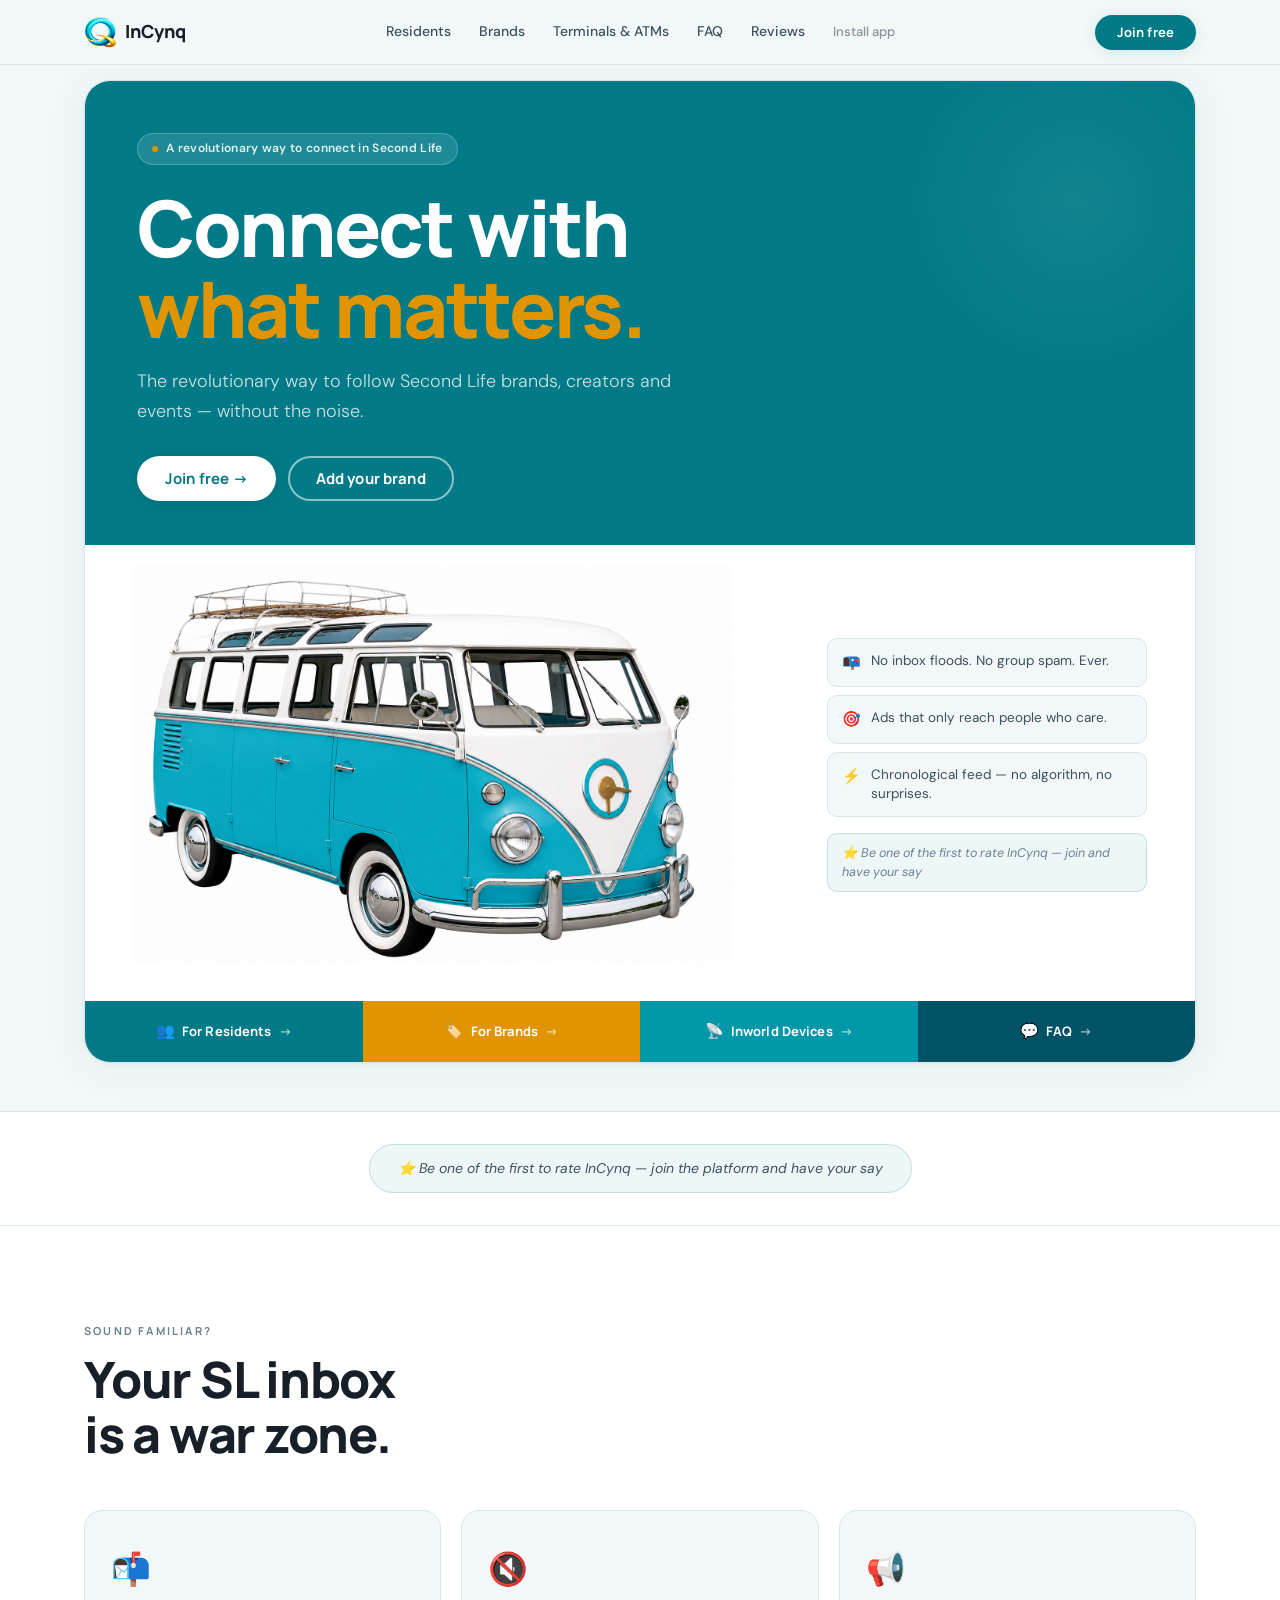
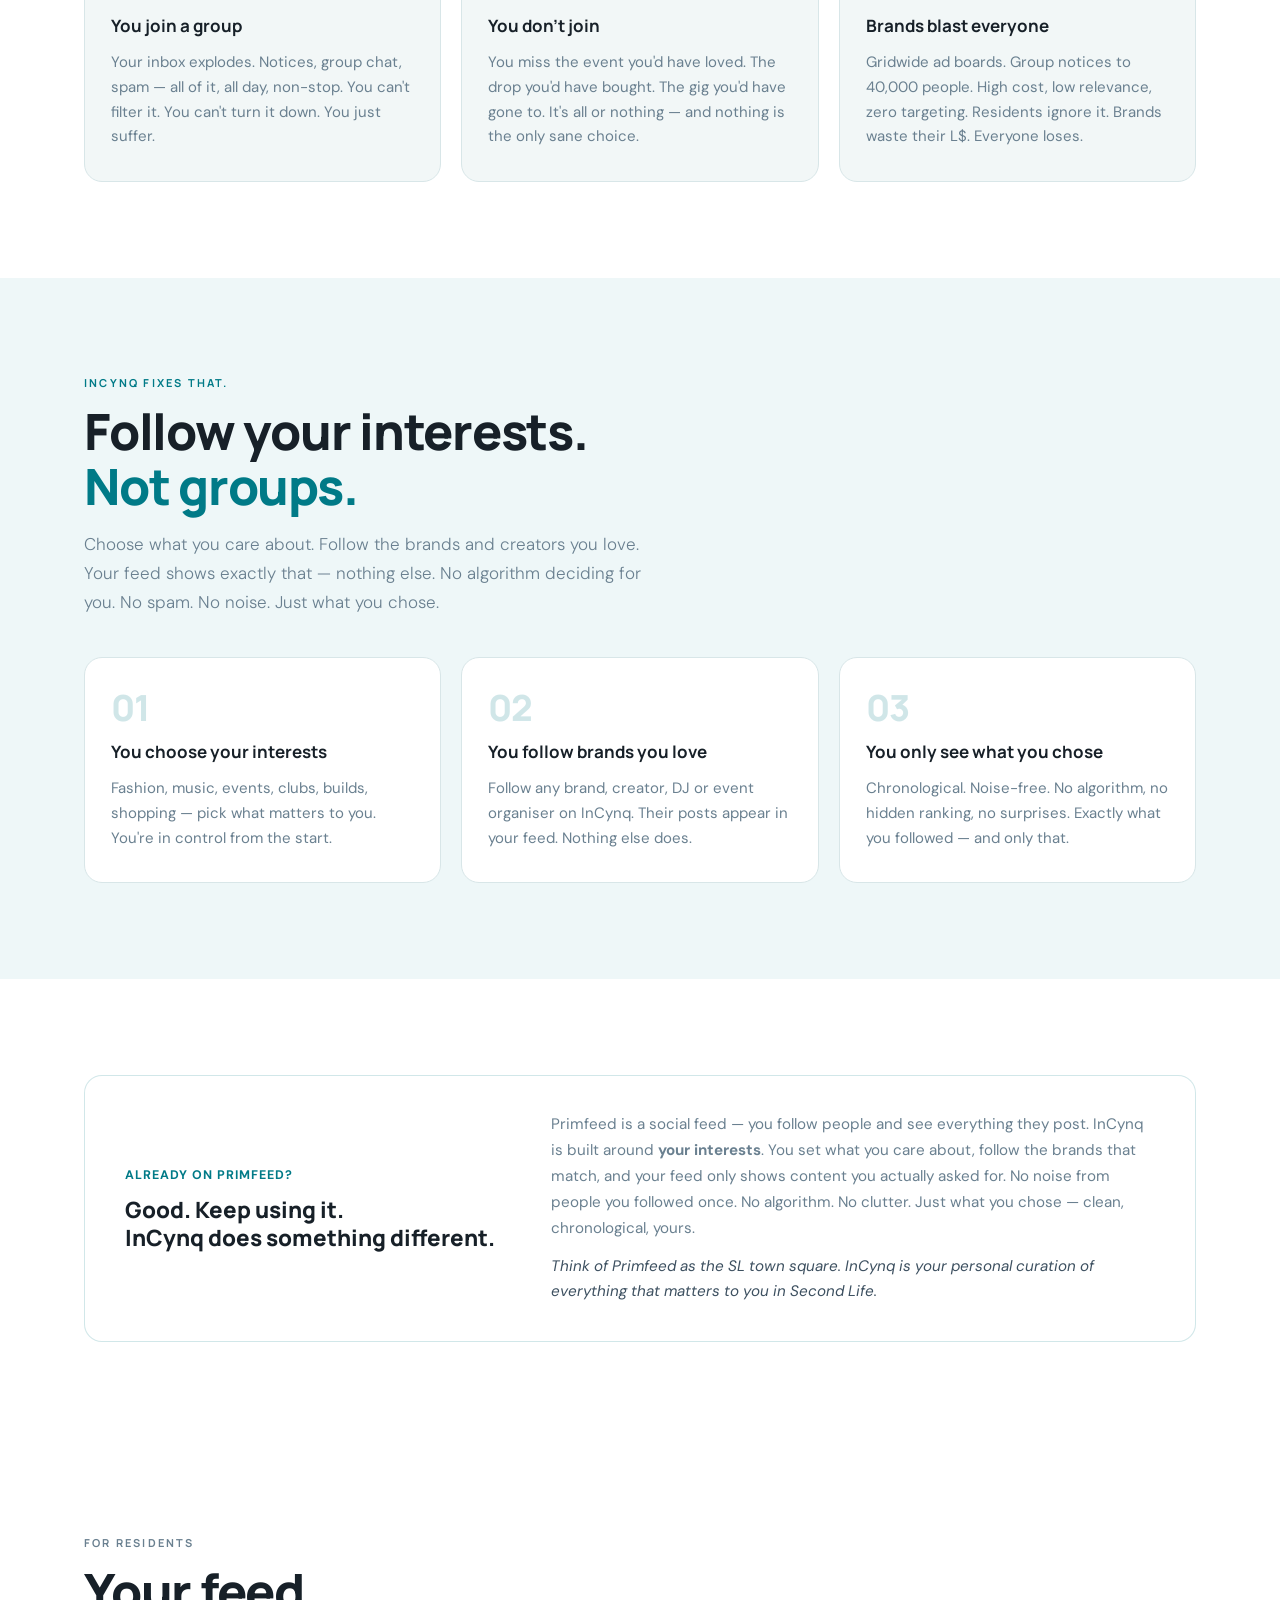
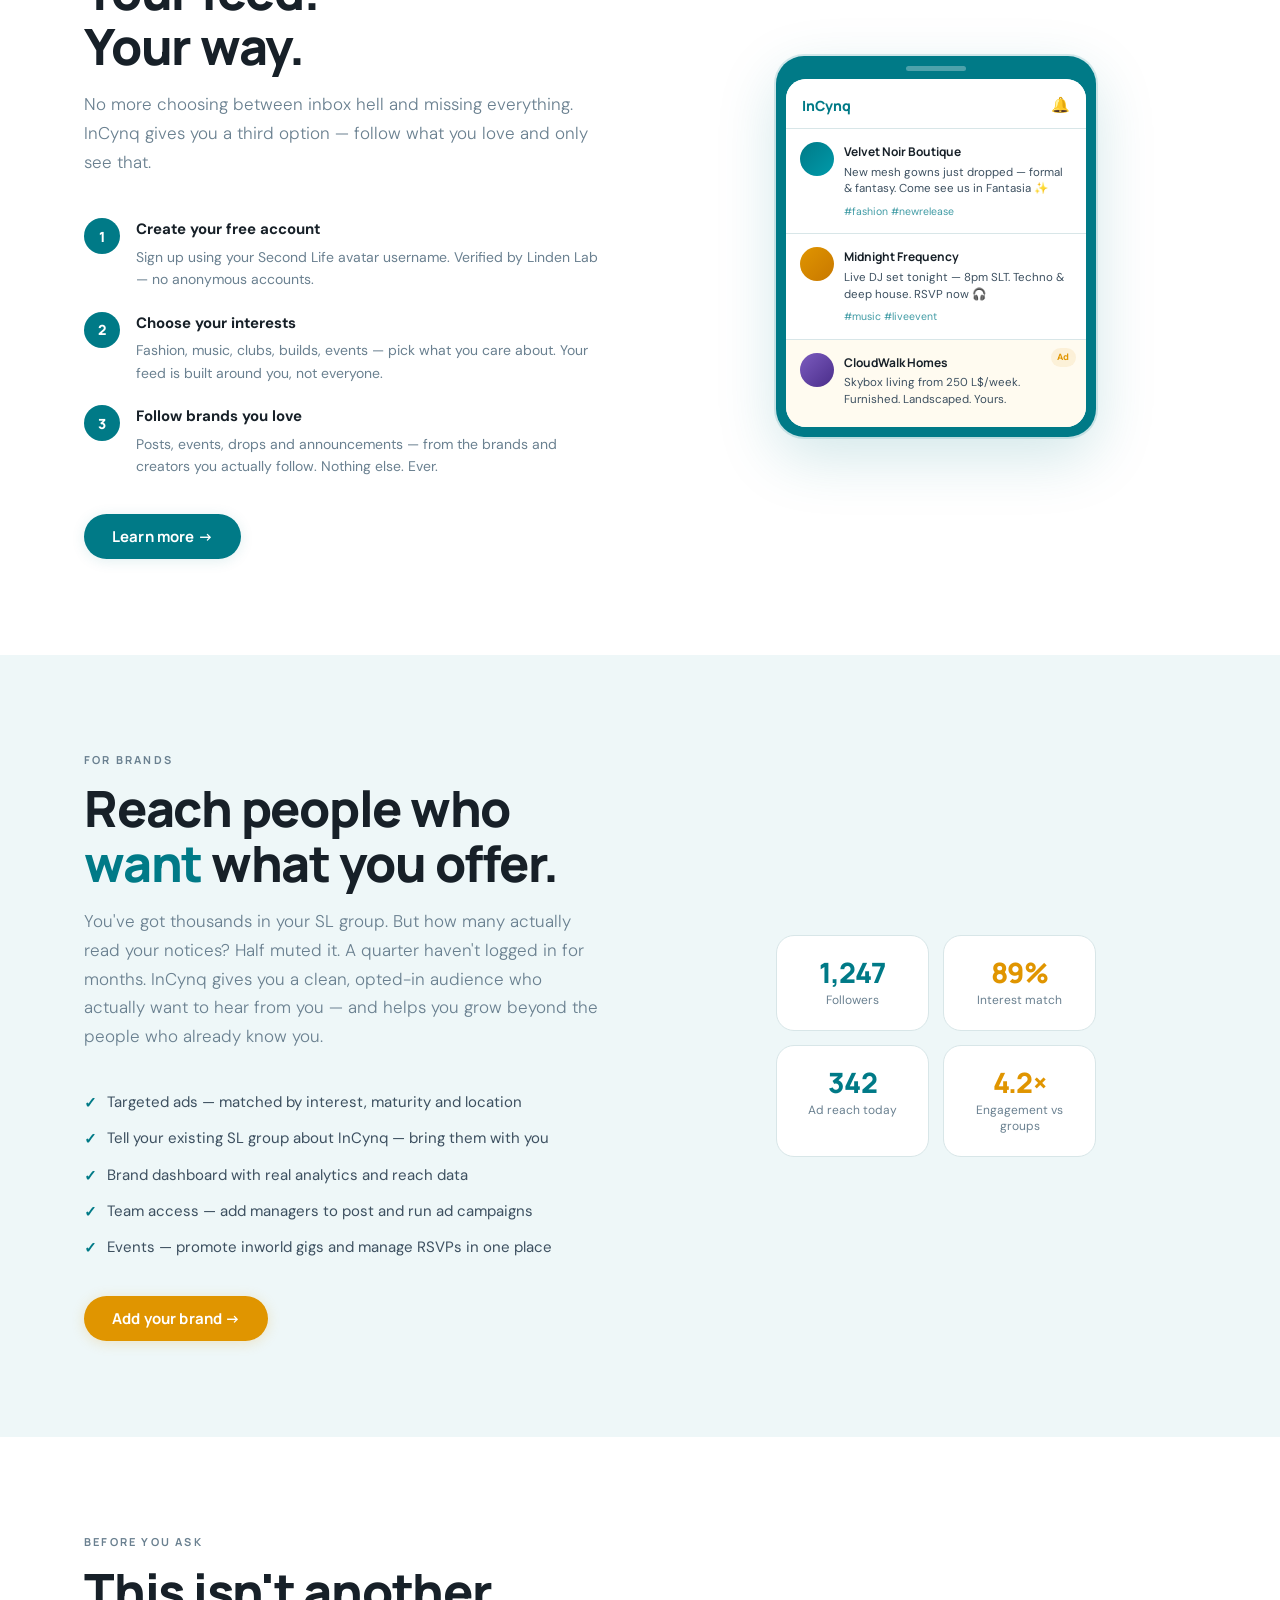
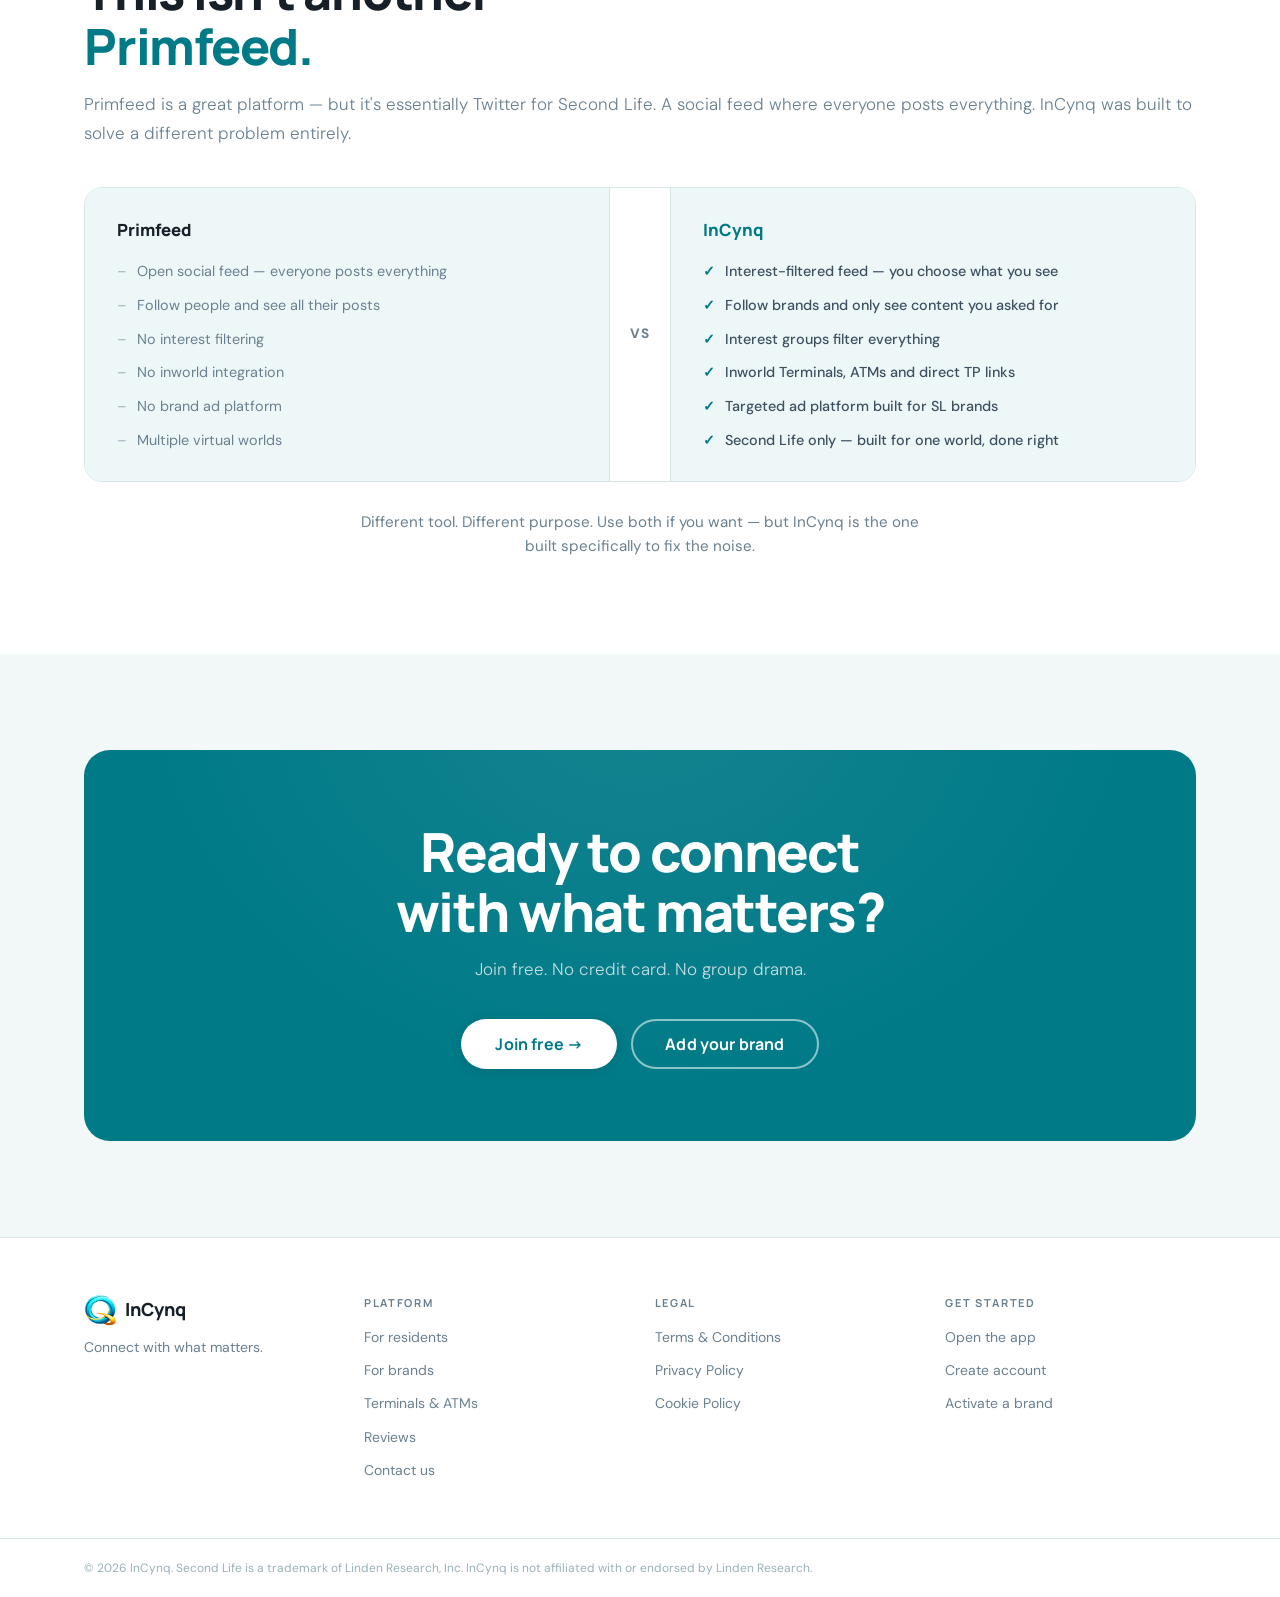
==== commit a6e28b4d: "Add Primfeed comparison, group pitch, scatter platforms, fix ad pricing" ====
--- a/index.html
+++ b/index.html
@@ -278,6 +278,25 @@
 
 
     <!-- =========================================================
+         NOT PRIMFEED — resident callout
+    ========================================================= -->
+    <section class="section section-white" id="not-primfeed">
+      <div class="container">
+        <div class="notpf-strip">
+          <div class="notpf-left">
+            <p class="notpf-eyebrow">Already on Primfeed?</p>
+            <h3 class="notpf-headline">Good. Keep using it.<br>InCynq does something different.</h3>
+          </div>
+          <div class="notpf-right">
+            <p>Primfeed is a social feed — you follow people and see everything they post. InCynq is built around <strong>your interests</strong>. You set what you care about, follow the brands that match, and your feed only shows content you actually asked for. No noise from people you followed once. No algorithm. No clutter. Just what you chose — clean, chronological, yours.</p>
+            <p class="notpf-cta-line">Think of Primfeed as the SL town square. InCynq is your personal curation of everything that matters to you in Second Life.</p>
+          </div>
+        </div>
+      </div>
+    </section>
+
+
+    <!-- =========================================================
          FOR RESIDENTS — 3 steps
     ========================================================= -->
     <section class="section section-white" id="residents">
@@ -396,7 +415,7 @@
             <p class="section-eyebrow">For brands</p>
             <h2 class="section-headline">Reach people who<br><span class="text-teal">want</span> what you offer.</h2>
             <p class="section-sub">
-              Your SL group members are tired of the noise. Bring them to InCynq — and grow your reach beyond the people who already know you.
+              You've got thousands in your SL group. But how many actually read your notices? Half muted it. A quarter haven't logged in for months. InCynq gives you a clean, opted-in audience who actually want to hear from you — and helps you grow beyond the people who already know you.
             </p>
 
             <ul class="feature-list">
@@ -426,6 +445,46 @@
           </div>
 
         </div>
+      </div>
+    </section>
+
+
+    <!-- =========================================================
+         NOT ANOTHER PRIMFEED
+    ========================================================= -->
+    <section class="section section-white" id="why-incynq">
+      <div class="container">
+        <p class="section-eyebrow">Before you ask</p>
+        <h2 class="section-headline">This isn't another<br><span class="text-teal">Primfeed.</span></h2>
+        <p class="section-sub section-sub-wide">Primfeed is a great platform — but it's essentially Twitter for Second Life. A social feed where everyone posts everything. InCynq was built to solve a different problem entirely.</p>
+
+        <div class="compare-strip">
+          <div class="compare-strip-col compare-strip-them">
+            <p class="compare-strip-title">Primfeed</p>
+            <ul class="compare-strip-list">
+              <li>Open social feed — everyone posts everything</li>
+              <li>Follow people and see all their posts</li>
+              <li>No interest filtering</li>
+              <li>No inworld integration</li>
+              <li>No brand ad platform</li>
+              <li>Multiple virtual worlds</li>
+            </ul>
+          </div>
+          <div class="compare-strip-divider">VS</div>
+          <div class="compare-strip-col compare-strip-us">
+            <p class="compare-strip-title">InCynq</p>
+            <ul class="compare-strip-list">
+              <li>Interest-filtered feed — you choose what you see</li>
+              <li>Follow brands and only see content you asked for</li>
+              <li>Interest groups filter everything</li>
+              <li>Inworld Terminals, ATMs and direct TP links</li>
+              <li>Targeted ad platform built for SL brands</li>
+              <li>Second Life only — built for one world, done right</li>
+            </ul>
+          </div>
+        </div>
+
+        <p class="compare-strip-closer">Different tool. Different purpose. Use both if you want — but InCynq is the one built specifically to fix the noise.</p>
       </div>
     </section>
 
--- a/css/style.css
+++ b/css/style.css
@@ -1072,15 +1072,361 @@
   line-height: 1.6;
 }
 
-/* ── Reviews link (homepage rating section) ── */
-.reviews-link {
+/* ── Ad type explainer ── */
+.ad-types-explainer {
+  display: flex;
+  gap: 16px;
+  margin: 28px 0 36px;
+  flex-wrap: wrap;
+}
+.ad-type-item {
+  flex: 1;
+  min-width: 200px;
+  background: var(--surface);
+  border: 1px solid var(--border);
+  border-radius: var(--radius);
+  padding: 16px 18px;
+}
+.ad-type-label {
+  display: block;
+  font-weight: 800;
+  font-size: 0.9rem;
+  color: var(--text);
+  margin-bottom: 6px;
+  font-family: var(--font-display);
+}
+.ad-type-label-teal { color: var(--teal); }
+.ad-type-desc {
+  font-size: 0.88rem;
+  color: var(--text-muted);
+  line-height: 1.55;
+}
+
+/* ── Tier badge + note ── */
+.tier-badge {
   display: inline-block;
-  margin-top: 14px;
+  background: var(--teal);
+  color: #fff;
+  font-size: 0.72rem;
+  font-weight: 700;
+  padding: 3px 10px;
+  border-radius: var(--radius-pill);
+  margin-bottom: 10px;
+  letter-spacing: 0.3px;
+}
+.tier-note {
+  font-size: 0.78rem;
+  color: var(--text-muted);
+  margin-top: 10px;
+  font-style: italic;
+}
+
+/* ── Full-width section-sub override ── */
+.section-sub-wide {
+  max-width: 100%;
+}
+
+/* ── Launch promo banner ── */
+.promo-banner {
+  background: linear-gradient(135deg, var(--teal), #005265);
+  border-radius: var(--radius-lg);
+  padding: 24px 28px;
+  margin-bottom: 32px;
+}
+.promo-banner-inner {
+  display: flex;
+  align-items: center;
+  gap: 20px;
+  flex-wrap: wrap;
+}
+.promo-badge {
+  background: rgba(255,255,255,0.2);
+  color: #fff;
+  font-size: 0.85rem;
+  font-weight: 700;
+  padding: 5px 14px;
+  border-radius: var(--radius-pill);
+  white-space: nowrap;
+  flex-shrink: 0;
+}
+.promo-text {
+  flex: 1;
+  color: #fff;
+  font-size: 1rem;
+  line-height: 1.5;
+  min-width: 200px;
+}
+.promo-text strong {
+  font-size: 1.1rem;
+}
+.promo-cta {
+  background: #fff;
+  color: var(--teal) !important;
+  font-weight: 800;
+  white-space: nowrap;
+  flex-shrink: 0;
+  padding: 10px 22px;
+  border-radius: var(--radius-pill);
   font-size: 0.9rem;
-  font-weight: 700;
+  transition: opacity 0.15s;
+}
+.promo-cta:hover { opacity: 0.9; }
+
+@media (max-width: 600px) {
+  .promo-banner-inner { flex-direction: column; align-items: flex-start; }
+}
+
+/* ── Promo counter ── */
+.promo-counter {
+  opacity: 0.85;
+  font-size: 0.9rem;
+}
+
+/* ── Price strikethrough ── */
+.price-strike {
+  color: var(--text-muted);
+  font-size: 0.85em;
+  margin-right: 2px;
+}
+
+/* ── Group pitch section ── */
+.group-pitch-grid {
+  display: grid;
+  grid-template-columns: repeat(auto-fill, minmax(280px, 1fr));
+  gap: 20px;
+  margin: 40px 0 32px;
+}
+.group-pitch-card {
+  background: var(--surface);
+  border: 1px solid var(--teal-border);
+  border-radius: var(--radius-lg);
+  padding: 24px;
+}
+.group-pitch-icon {
+  font-size: 2rem;
+  margin-bottom: 12px;
+}
+.group-pitch-card h3 {
+  font-family: var(--font-display);
+  font-size: 1rem;
+  font-weight: 700;
+  color: var(--text);
+  margin-bottom: 10px;
+}
+.group-pitch-card p {
+  font-size: 0.92rem;
+  color: var(--text-muted);
+  line-height: 1.65;
+}
+.group-pitch-card em {
   color: var(--teal);
-  text-decoration: underline;
-  text-underline-offset: 3px;
-  transition: color 0.15s;
-}
-.reviews-link:hover { color: var(--teal-mid); }
+  font-style: normal;
+  font-weight: 600;
+}
+.group-pitch-closer {
+  text-align: center;
+  font-family: var(--font-display);
+  font-size: clamp(1.2rem, 2.5vw, 1.6rem);
+  font-weight: 800;
+  color: var(--text);
+  margin-top: 8px;
+}
+
+/* ── Scattered platforms section ── */
+.scatter-grid {
+  display: flex;
+  flex-wrap: wrap;
+  gap: 12px;
+  margin: 36px 0 40px;
+  align-items: center;
+}
+.scatter-platform {
+  display: flex;
+  flex-direction: column;
+  align-items: center;
+  gap: 6px;
+  background: var(--surface);
+  border: 1px solid var(--border);
+  border-radius: var(--radius-lg);
+  padding: 18px 22px;
+  min-width: 110px;
+  flex: 1;
+}
+.strike-platform {
+  opacity: 0.5;
+}
+.scatter-platform-incynq {
+  border-color: var(--teal);
+  background: var(--teal-light-bg);
+  opacity: 1;
+}
+.scatter-icon {
+  font-size: 1.6rem;
+}
+.scatter-name {
+  font-weight: 700;
+  font-size: 0.85rem;
+  color: var(--text);
+}
+.scatter-reach {
+  font-size: 0.75rem;
+  color: var(--text-muted);
+}
+.scatter-reach-all {
+  color: var(--teal);
+  font-weight: 700;
+}
+.scatter-closer {
+  text-align: center;
+  max-width: 580px;
+  margin: 0 auto;
+}
+.scatter-closer p {
+  font-size: 1rem;
+  color: var(--text-muted);
+  line-height: 1.7;
+  margin-bottom: 24px;
+}
+@media (max-width: 600px) {
+  .scatter-platform { min-width: 80px; padding: 14px 12px; }
+}
+
+/* ── Primfeed comparison strip ── */
+.compare-strip {
+  display: grid;
+  grid-template-columns: 1fr auto 1fr;
+  gap: 0;
+  margin: 40px 0 28px;
+  border: 1px solid var(--border);
+  border-radius: var(--radius-lg);
+  overflow: hidden;
+}
+.compare-strip-col {
+  padding: 28px 32px;
+}
+.compare-strip-them {
+  background: var(--surface-2);
+}
+.compare-strip-us {
+  background: var(--teal-light-bg);
+}
+.compare-strip-divider {
+  display: flex;
+  align-items: center;
+  justify-content: center;
+  padding: 0 20px;
+  background: var(--surface);
+  font-weight: 800;
+  font-size: 0.85rem;
+  color: var(--text-muted);
+  border-left: 1px solid var(--border);
+  border-right: 1px solid var(--border);
+  letter-spacing: 1px;
+}
+.compare-strip-title {
+  font-family: var(--font-display);
+  font-weight: 800;
+  font-size: 1.05rem;
+  color: var(--text);
+  margin-bottom: 16px;
+}
+.compare-strip-us .compare-strip-title {
+  color: var(--teal);
+}
+.compare-strip-list {
+  list-style: none;
+  display: flex;
+  flex-direction: column;
+  gap: 10px;
+}
+.compare-strip-them .compare-strip-list li {
+  font-size: 0.9rem;
+  color: var(--text-muted);
+  padding-left: 20px;
+  position: relative;
+}
+.compare-strip-them .compare-strip-list li::before {
+  content: '–';
+  position: absolute;
+  left: 0;
+  color: var(--text-light);
+}
+.compare-strip-us .compare-strip-list li {
+  font-size: 0.9rem;
+  color: var(--text-mid);
+  padding-left: 22px;
+  position: relative;
+  font-weight: 500;
+}
+.compare-strip-us .compare-strip-list li::before {
+  content: '✓';
+  position: absolute;
+  left: 0;
+  color: var(--teal);
+  font-weight: 700;
+}
+.compare-strip-closer {
+  text-align: center;
+  font-size: 0.95rem;
+  color: var(--text-muted);
+  max-width: 560px;
+  margin: 0 auto;
+  line-height: 1.6;
+}
+@media (max-width: 700px) {
+  .compare-strip {
+    grid-template-columns: 1fr;
+  }
+  .compare-strip-divider {
+    padding: 14px;
+    border-left: none;
+    border-right: none;
+    border-top: 1px solid var(--border);
+    border-bottom: 1px solid var(--border);
+  }
+}
+
+/* ── Not Primfeed resident strip ── */
+.notpf-strip {
+  display: grid;
+  grid-template-columns: 1fr 1.6fr;
+  gap: 48px;
+  align-items: center;
+  background: var(--surface);
+  border: 1px solid var(--teal-border);
+  border-radius: var(--radius-lg);
+  padding: 36px 40px;
+}
+.notpf-eyebrow {
+  font-size: 0.78rem;
+  font-weight: 700;
+  text-transform: uppercase;
+  letter-spacing: 1px;
+  color: var(--teal);
+  margin-bottom: 10px;
+}
+.notpf-headline {
+  font-family: var(--font-display);
+  font-size: clamp(1.1rem, 2.2vw, 1.4rem);
+  font-weight: 800;
+  color: var(--text);
+  line-height: 1.25;
+}
+.notpf-right p {
+  font-size: 0.95rem;
+  color: var(--text-muted);
+  line-height: 1.7;
+  margin-bottom: 12px;
+}
+.notpf-right p:last-child { margin-bottom: 0; }
+.notpf-cta-line {
+  color: var(--text-mid) !important;
+  font-style: italic;
+}
+@media (max-width: 700px) {
+  .notpf-strip {
+    grid-template-columns: 1fr;
+    gap: 20px;
+    padding: 24px;
+  }
+}
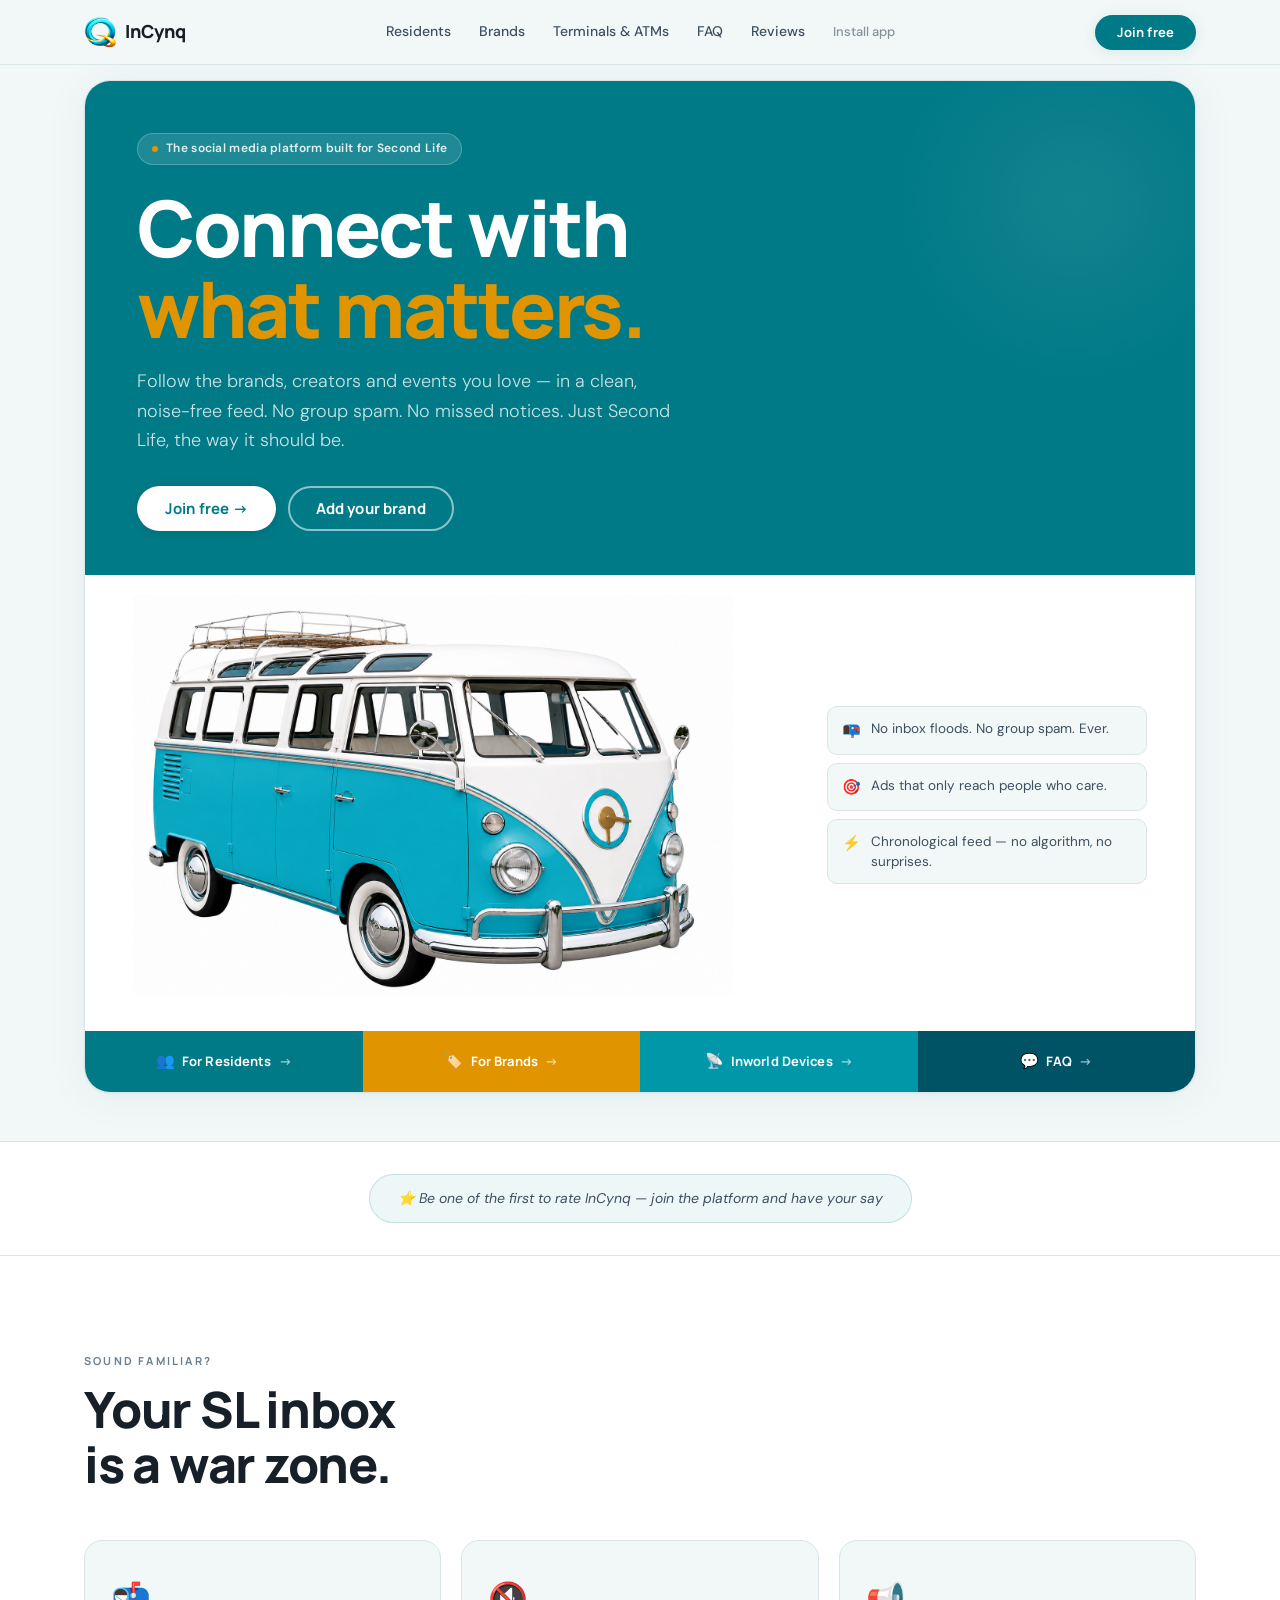
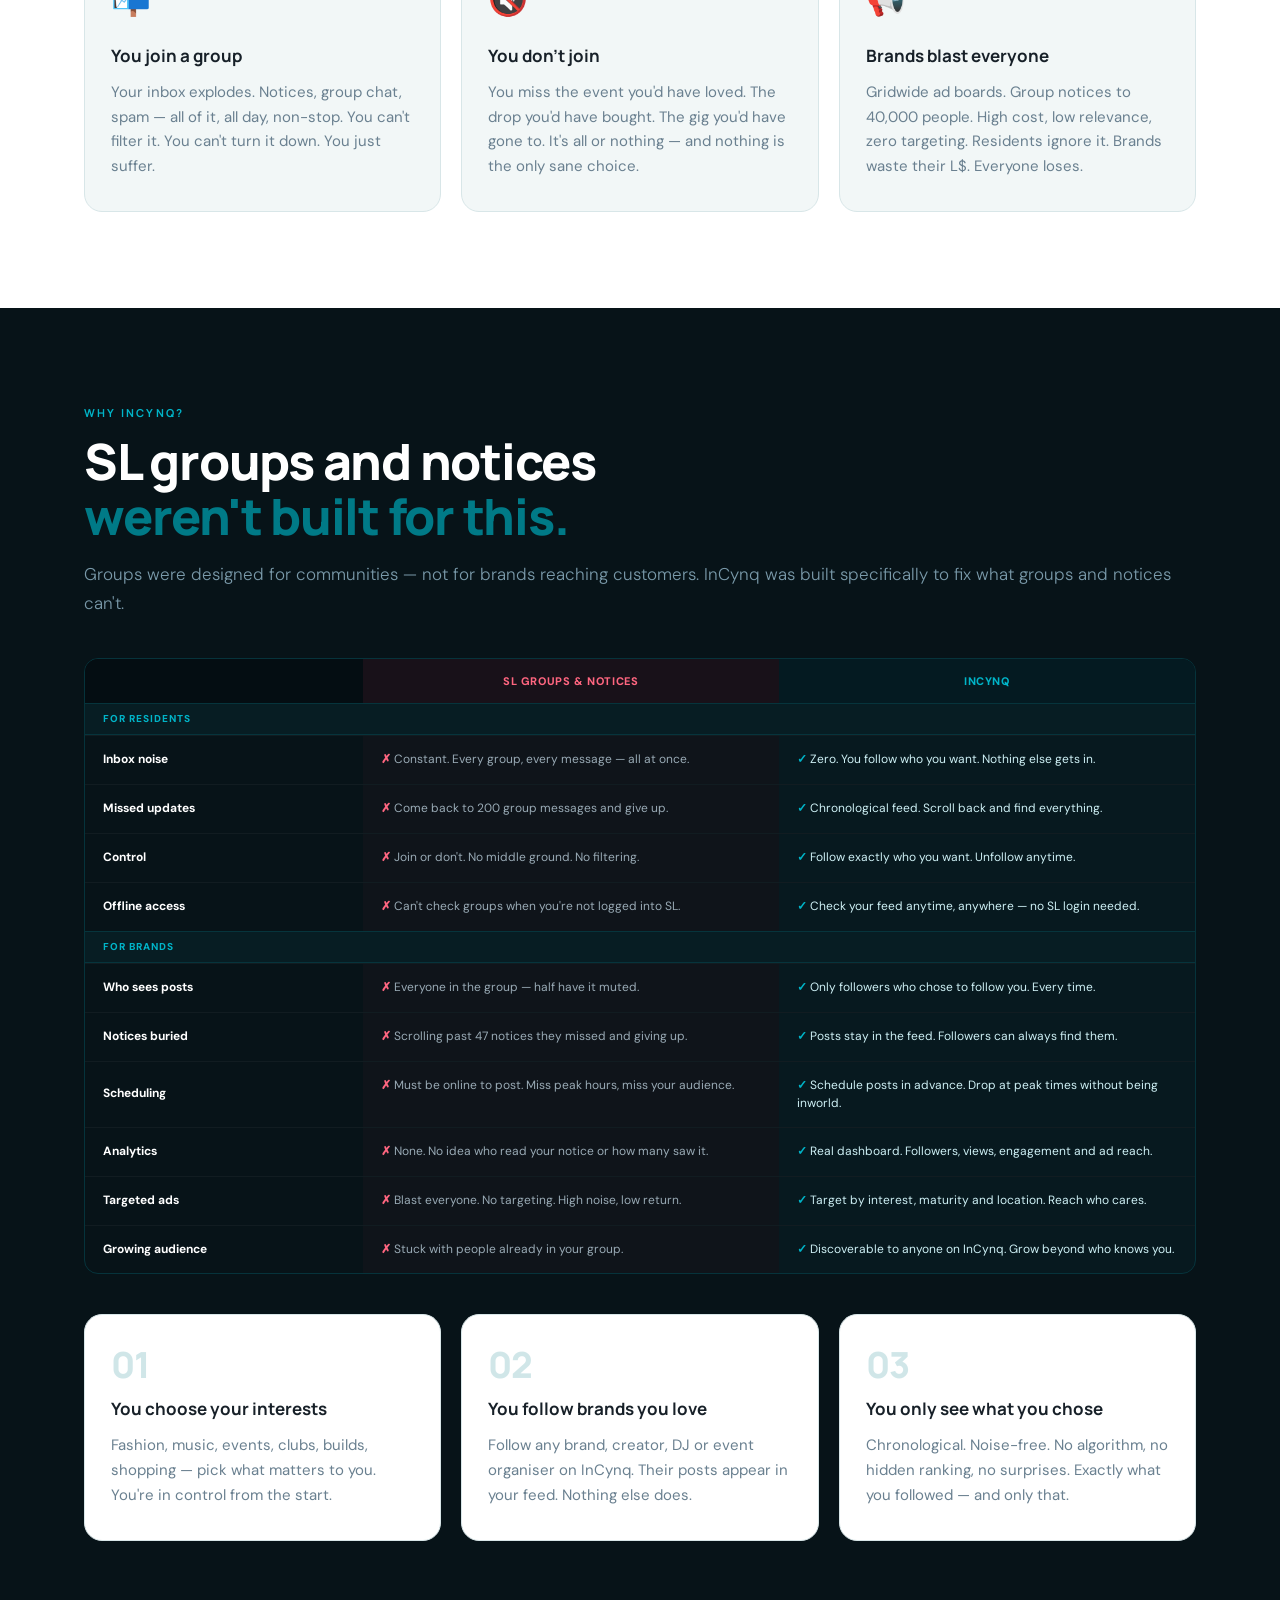
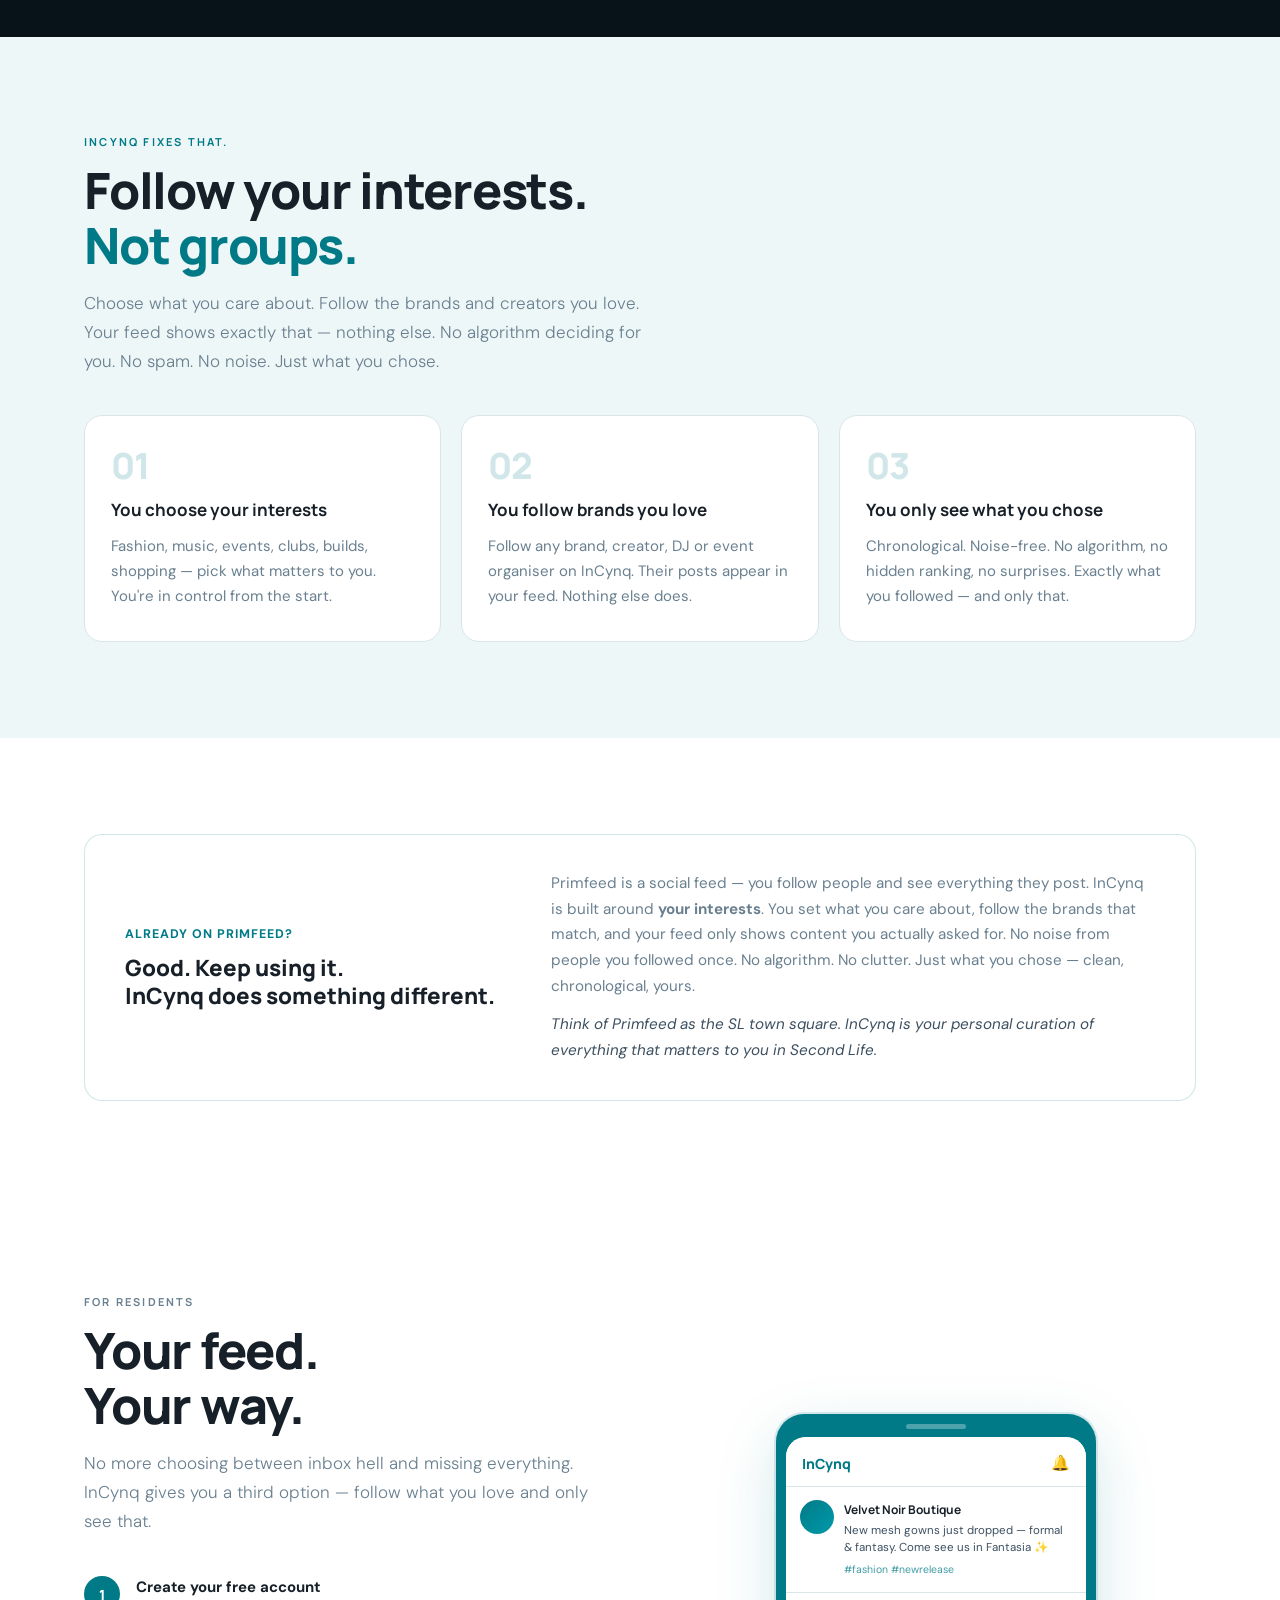
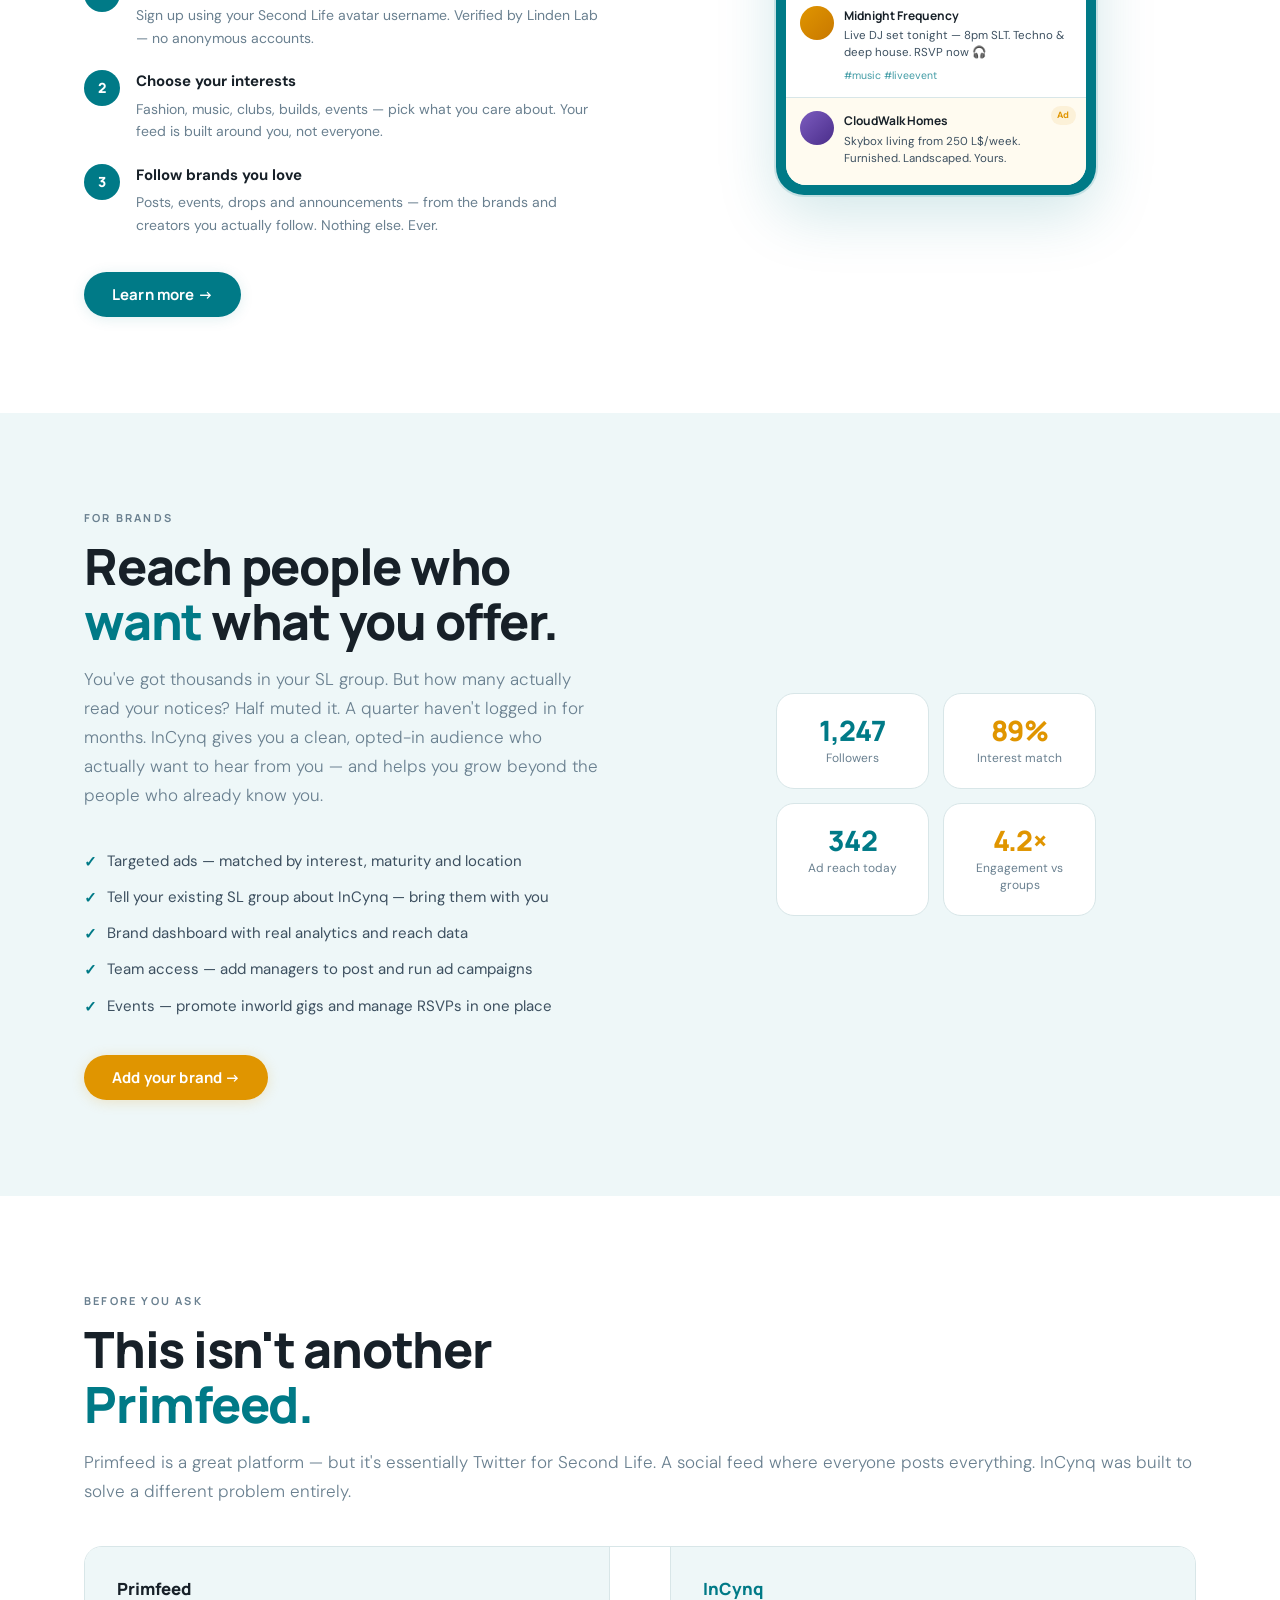
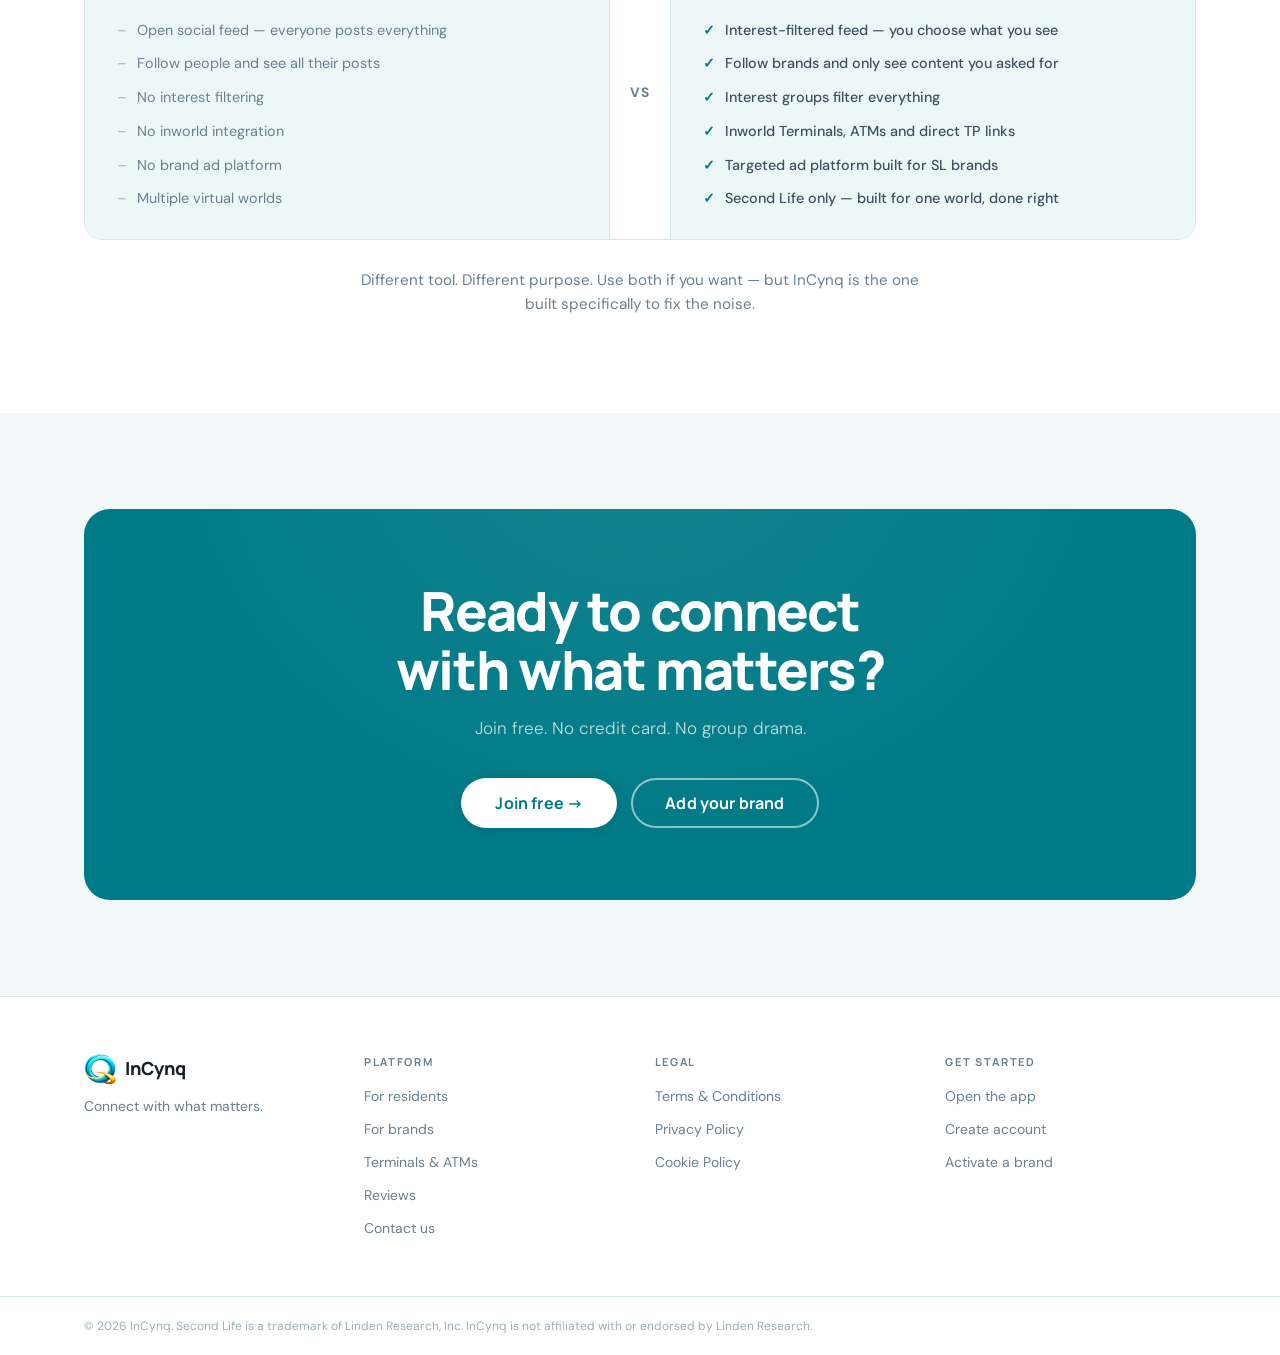
==== commit de832bad: "feat: add VS groups comparison section and update hero copy" ====
--- a/index.html
+++ b/index.html
@@ -18,6 +18,34 @@
   <link href="https://fonts.googleapis.com/css2?family=Manrope:wght@400;600;700;800&family=DM+Sans:ital,opsz,wght@0,9..40,300;0,9..40,400;0,9..40,500;0,9..40,600;1,9..40,300&display=swap" rel="stylesheet">
 
   <link rel="stylesheet" href="css/style.css">
+  <style>
+    .section-dark-navy { background: #071318; }
+    .section-dark-navy .section-eyebrow { color: #00B4C8; }
+    .section-dark-navy .section-headline { color: #fff; }
+    .section-dark-navy .section-sub { color: #7a9aaa; }
+    .vs-table { margin: 36px 0 40px; border-radius: 14px; overflow: hidden; border: 1px solid rgba(0,180,200,0.2); }
+    .vs-table-header { display: grid; grid-template-columns: 1fr 1.5fr 1.5fr; background: #040d12; }
+    .vs-th-empty { padding: 13px 18px; }
+    .vs-th { padding: 13px 18px; font-size: 11px; font-weight: 800; text-transform: uppercase; letter-spacing: 0.6px; text-align: center; }
+    .vs-th-them { color: #ff6680; background: rgba(255,70,102,0.08); }
+    .vs-th-us { color: #00B4C8; background: rgba(0,180,200,0.08); }
+    .vs-section-divider { background: rgba(0,180,200,0.06); border-top: 1px solid rgba(0,180,200,0.15); border-bottom: 1px solid rgba(0,180,200,0.15); padding: 7px 18px; font-size: 10px; font-weight: 800; text-transform: uppercase; letter-spacing: 1px; color: #00B4C8; }
+    .vs-row { display: grid; grid-template-columns: 1fr 1.5fr 1.5fr; border-top: 1px solid rgba(255,255,255,0.04); }
+    .vs-row:hover { background: rgba(255,255,255,0.02); }
+    .vs-label { padding: 14px 18px; font-size: 12px; font-weight: 700; color: #fff; display: flex; align-items: center; }
+    .vs-bad { padding: 14px 18px; font-size: 12px; color: #99aab5; background: rgba(255,70,102,0.03); line-height: 1.55; }
+    .vs-bad::before { content: '\2717  '; color: #ff6680; font-weight: 700; }
+    .vs-good { padding: 14px 18px; font-size: 12px; color: #cef0f5; background: rgba(0,180,200,0.04); line-height: 1.55; }
+    .vs-good::before { content: '\2713  '; color: #00B4C8; font-weight: 700; }
+    .vs-how-it-works { display: grid; grid-template-columns: repeat(3, 1fr); gap: 20px; }
+    @media (max-width: 700px) {
+      .vs-table-header { grid-template-columns: 1fr 1fr; }
+      .vs-th-empty { display: none; }
+      .vs-row { grid-template-columns: 1fr 1fr; }
+      .vs-label { display: none; }
+      .vs-how-it-works { grid-template-columns: 1fr; }
+    }
+  </style>
 </head>
 <body>
 
@@ -66,14 +94,14 @@
             <div class="hero-banner-content">
               <p class="hero-eyebrow">
                 <span class="eyebrow-dot"></span>
-                A revolutionary way to connect in Second Life
+                The social media platform built for Second Life
               </p>
               <h1 class="hero-headline">
                 Connect with<br>
                 <em>what matters.</em>
               </h1>
               <p class="hero-sub">
-                The revolutionary way to follow Second Life brands, creators and events — without the noise.
+                Follow the brands, creators and events you love — in a clean, noise-free feed. No group spam. No missed notices. Just Second Life, the way it should be.
               </p>
               <div class="hero-ctas">
                 <a href="https://incynq.app" class="btn btn-white btn-lg" target="_blank" rel="noopener">Join free →</a>
@@ -108,9 +136,7 @@
                   Chronological feed — no algorithm, no surprises.
                 </li>
               </ul>
-              <p class="hero-rating-teaser">
-                ⭐ Be one of the first to rate InCynq — join and have your say
-              </p>
+
             </div>
           </div>
 
@@ -242,6 +268,61 @@
 
 
     <!-- =========================================================
+         WHY INCYNQ — VS Groups & Notices
+    ========================================================= -->
+    <section class="section section-dark-navy" id="why-incynq-vs">
+      <div class="container">
+        <p class="section-eyebrow eyebrow-teal">Why InCynq?</p>
+        <h2 class="section-headline">SL groups and notices<br><span class="text-teal">weren't built for this.</span></h2>
+        <p class="section-sub section-sub-wide">Groups were designed for communities — not for brands reaching customers. InCynq was built specifically to fix what groups and notices can't.</p>
+
+        <div class="vs-table">
+          <div class="vs-table-header">
+            <div class="vs-th-empty"></div>
+            <div class="vs-th vs-th-them">SL Groups &amp; Notices</div>
+            <div class="vs-th vs-th-us">InCynq</div>
+          </div>
+
+          <div class="vs-section-divider"><span>For Residents</span></div>
+
+          <div class="vs-row"><div class="vs-label">Inbox noise</div><div class="vs-bad">Constant. Every group, every message — all at once.</div><div class="vs-good">Zero. You follow who you want. Nothing else gets in.</div></div>
+          <div class="vs-row"><div class="vs-label">Missed updates</div><div class="vs-bad">Come back to 200 group messages and give up.</div><div class="vs-good">Chronological feed. Scroll back and find everything.</div></div>
+          <div class="vs-row"><div class="vs-label">Control</div><div class="vs-bad">Join or don't. No middle ground. No filtering.</div><div class="vs-good">Follow exactly who you want. Unfollow anytime.</div></div>
+          <div class="vs-row"><div class="vs-label">Offline access</div><div class="vs-bad">Can't check groups when you're not logged into SL.</div><div class="vs-good">Check your feed anytime, anywhere — no SL login needed.</div></div>
+
+          <div class="vs-section-divider"><span>For Brands</span></div>
+
+          <div class="vs-row"><div class="vs-label">Who sees posts</div><div class="vs-bad">Everyone in the group — half have it muted.</div><div class="vs-good">Only followers who chose to follow you. Every time.</div></div>
+          <div class="vs-row"><div class="vs-label">Notices buried</div><div class="vs-bad">Scrolling past 47 notices they missed and giving up.</div><div class="vs-good">Posts stay in the feed. Followers can always find them.</div></div>
+          <div class="vs-row"><div class="vs-label">Scheduling</div><div class="vs-bad">Must be online to post. Miss peak hours, miss your audience.</div><div class="vs-good">Schedule posts in advance. Drop at peak times without being inworld.</div></div>
+          <div class="vs-row"><div class="vs-label">Analytics</div><div class="vs-bad">None. No idea who read your notice or how many saw it.</div><div class="vs-good">Real dashboard. Followers, views, engagement and ad reach.</div></div>
+          <div class="vs-row"><div class="vs-label">Targeted ads</div><div class="vs-bad">Blast everyone. No targeting. High noise, low return.</div><div class="vs-good">Target by interest, maturity and location. Reach who cares.</div></div>
+          <div class="vs-row"><div class="vs-label">Growing audience</div><div class="vs-bad">Stuck with people already in your group.</div><div class="vs-good">Discoverable to anyone on InCynq. Grow beyond who knows you.</div></div>
+        </div>
+
+        <div class="vs-how-it-works">
+          <div class="solution-card">
+            <div class="solution-number">01</div>
+            <h3>You choose your interests</h3>
+            <p>Fashion, music, events, clubs, builds, shopping — pick what matters to you. You're in control from the start.</p>
+          </div>
+          <div class="solution-card">
+            <div class="solution-number">02</div>
+            <h3>You follow brands you love</h3>
+            <p>Follow any brand, creator, DJ or event organiser on InCynq. Their posts appear in your feed. Nothing else does.</p>
+          </div>
+          <div class="solution-card">
+            <div class="solution-number">03</div>
+            <h3>You only see what you chose</h3>
+            <p>Chronological. Noise-free. No algorithm, no hidden ranking, no surprises. Exactly what you followed — and only that.</p>
+          </div>
+        </div>
+
+      </div>
+    </section>
+
+
+    <!-- =========================================================
          SOLUTION — "Follow interests, not groups"
     ========================================================= -->
     <section class="section section-teal-light" id="solution">
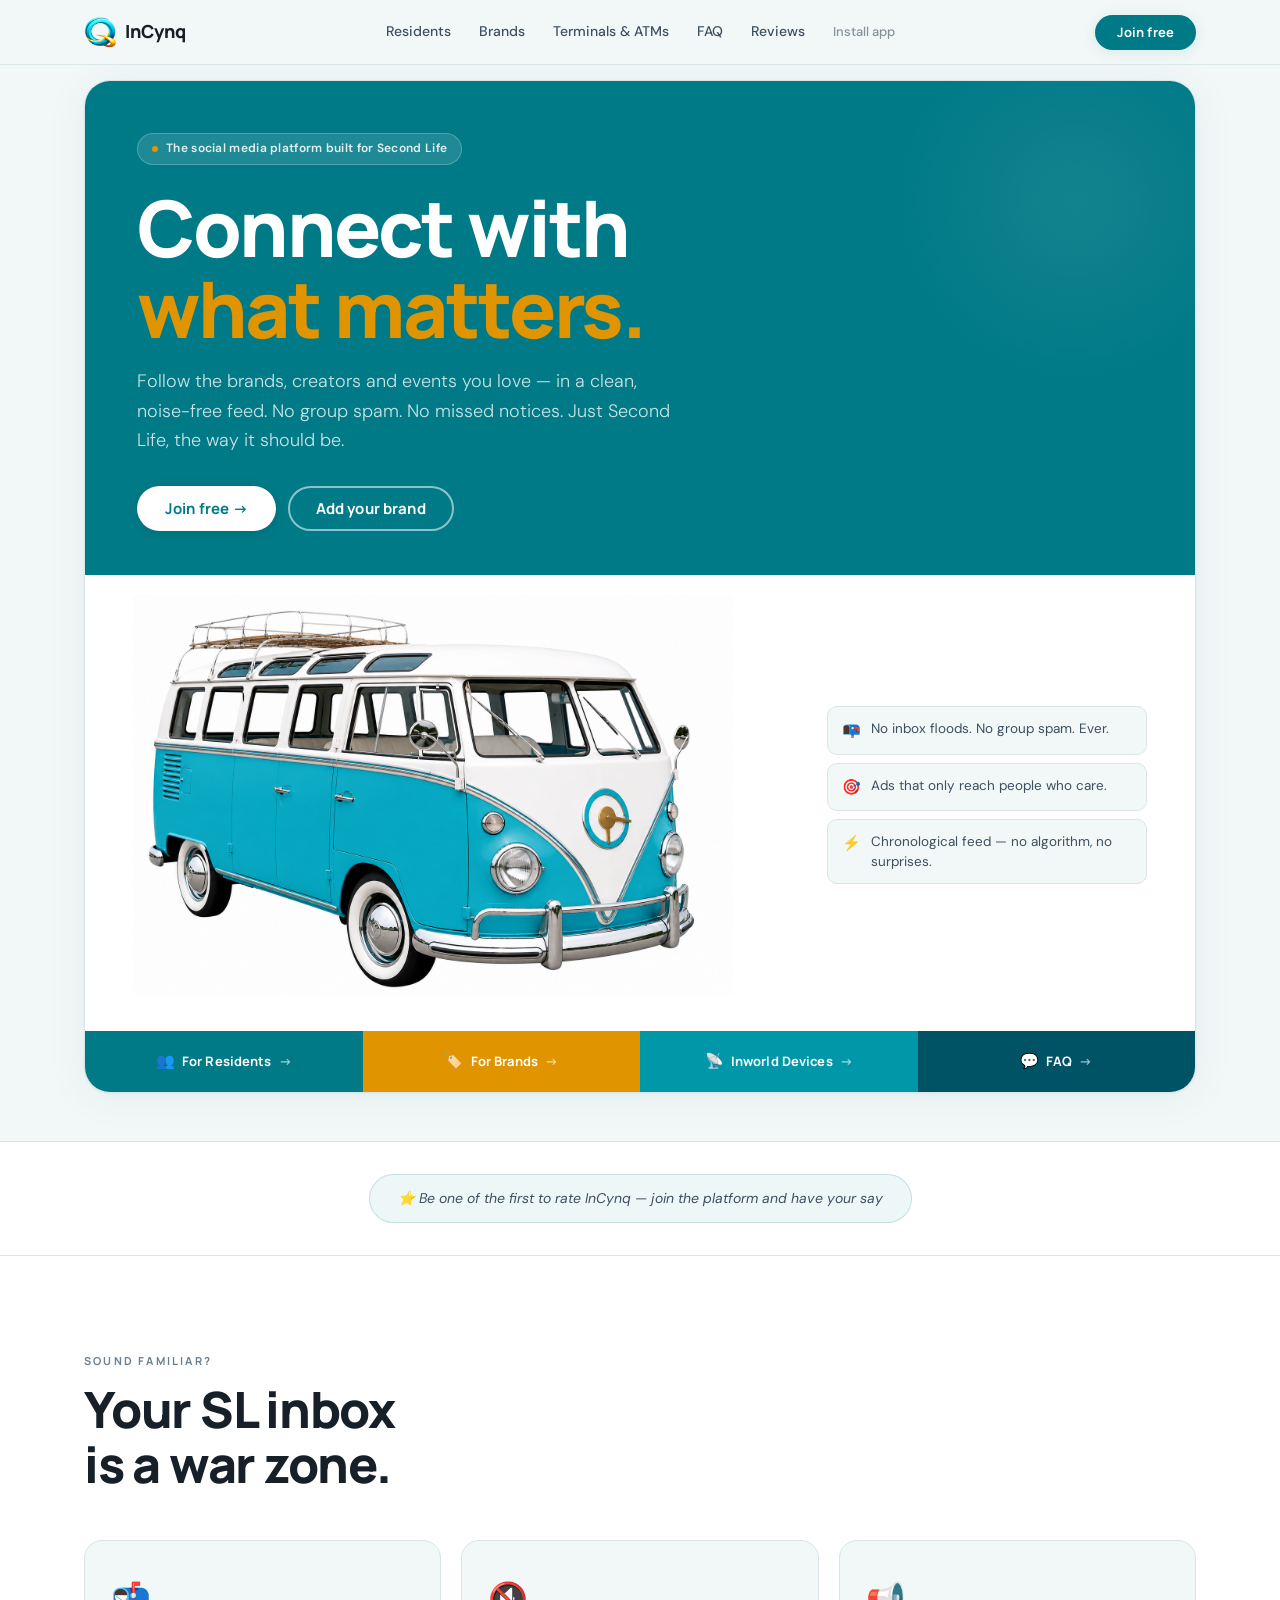
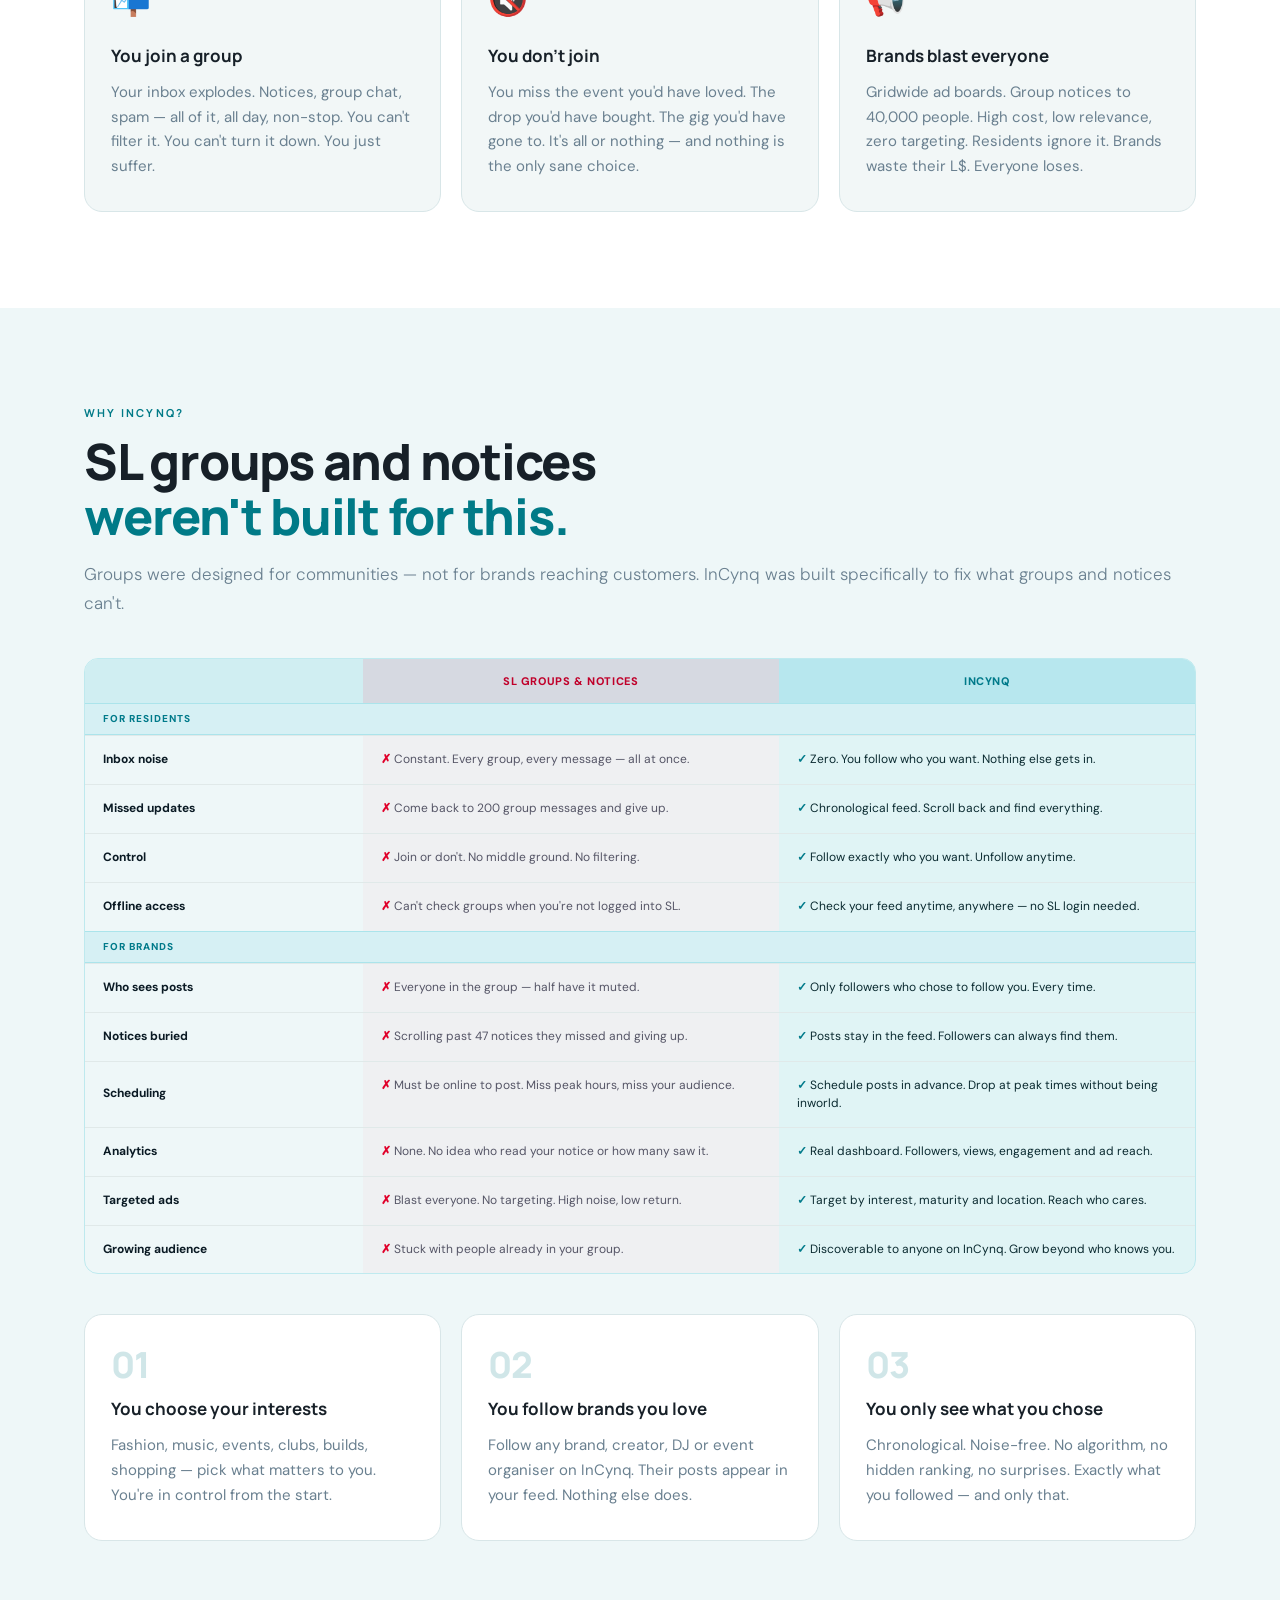
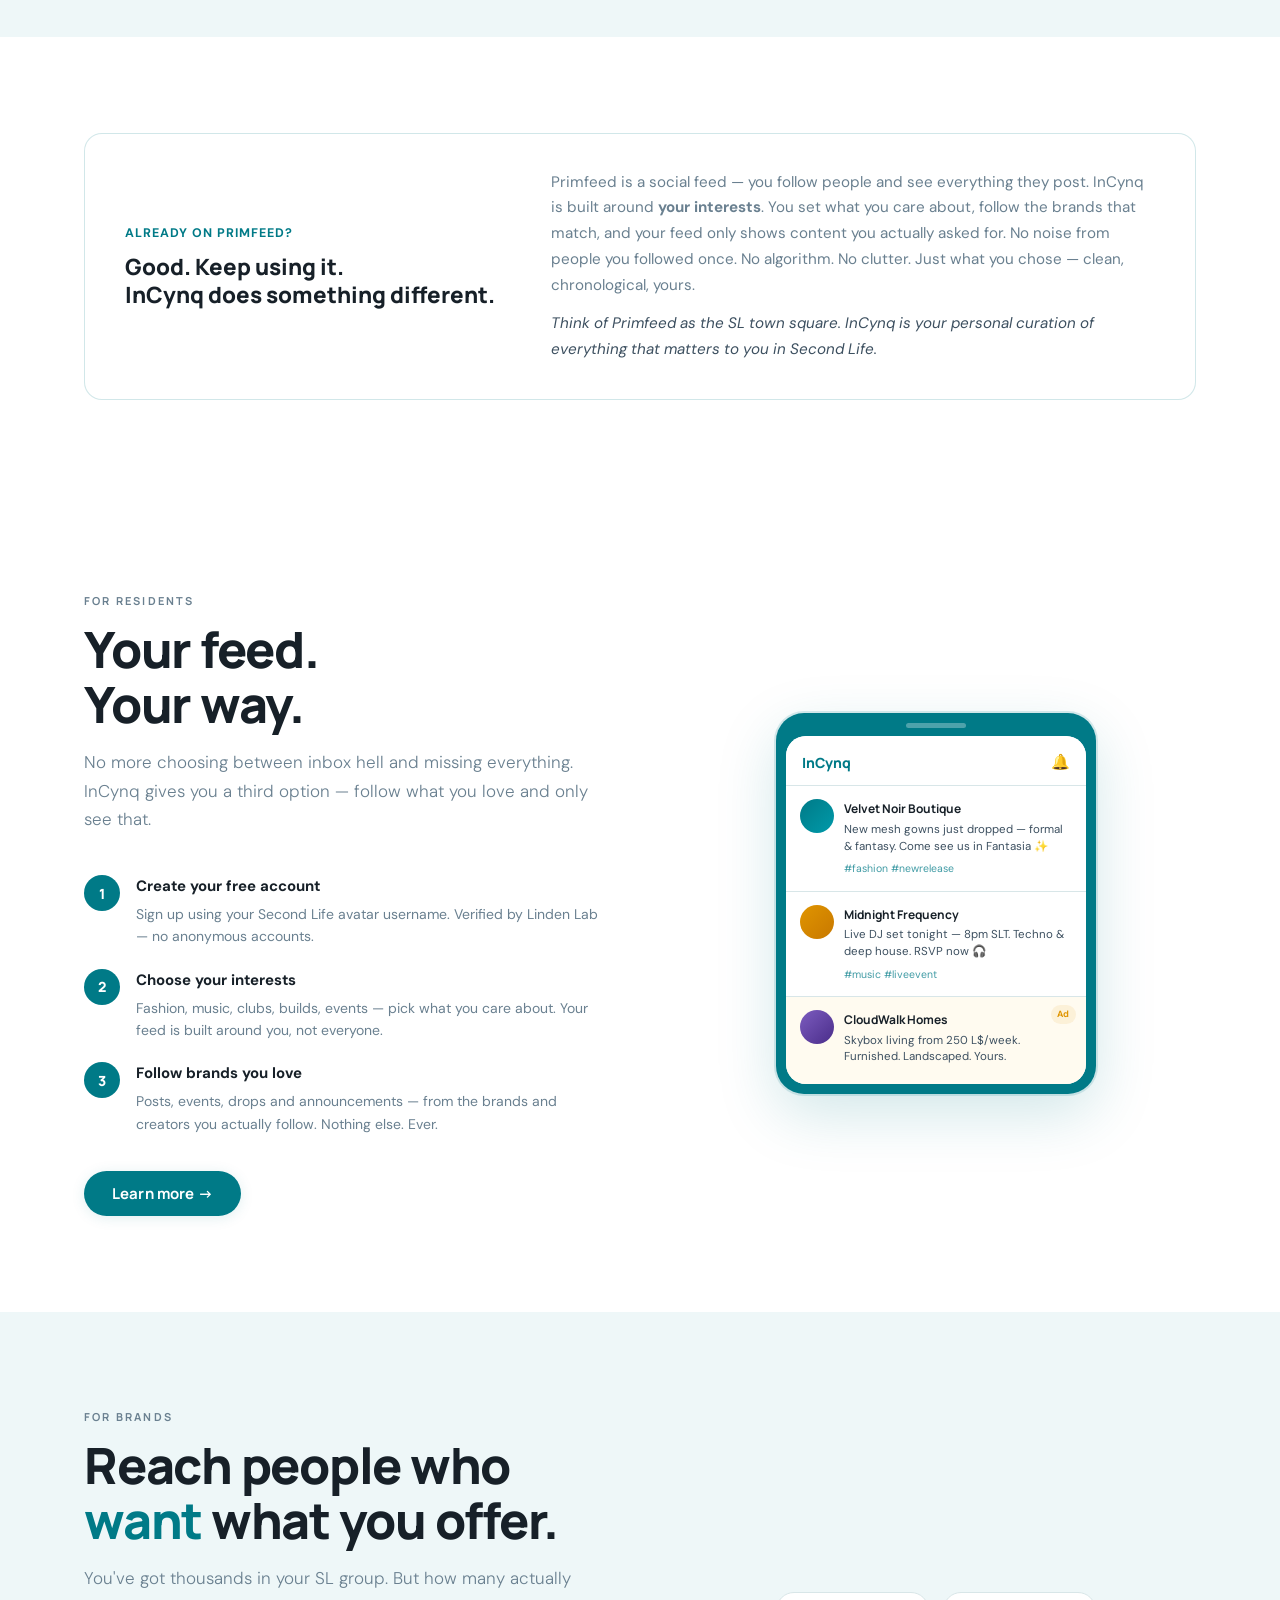
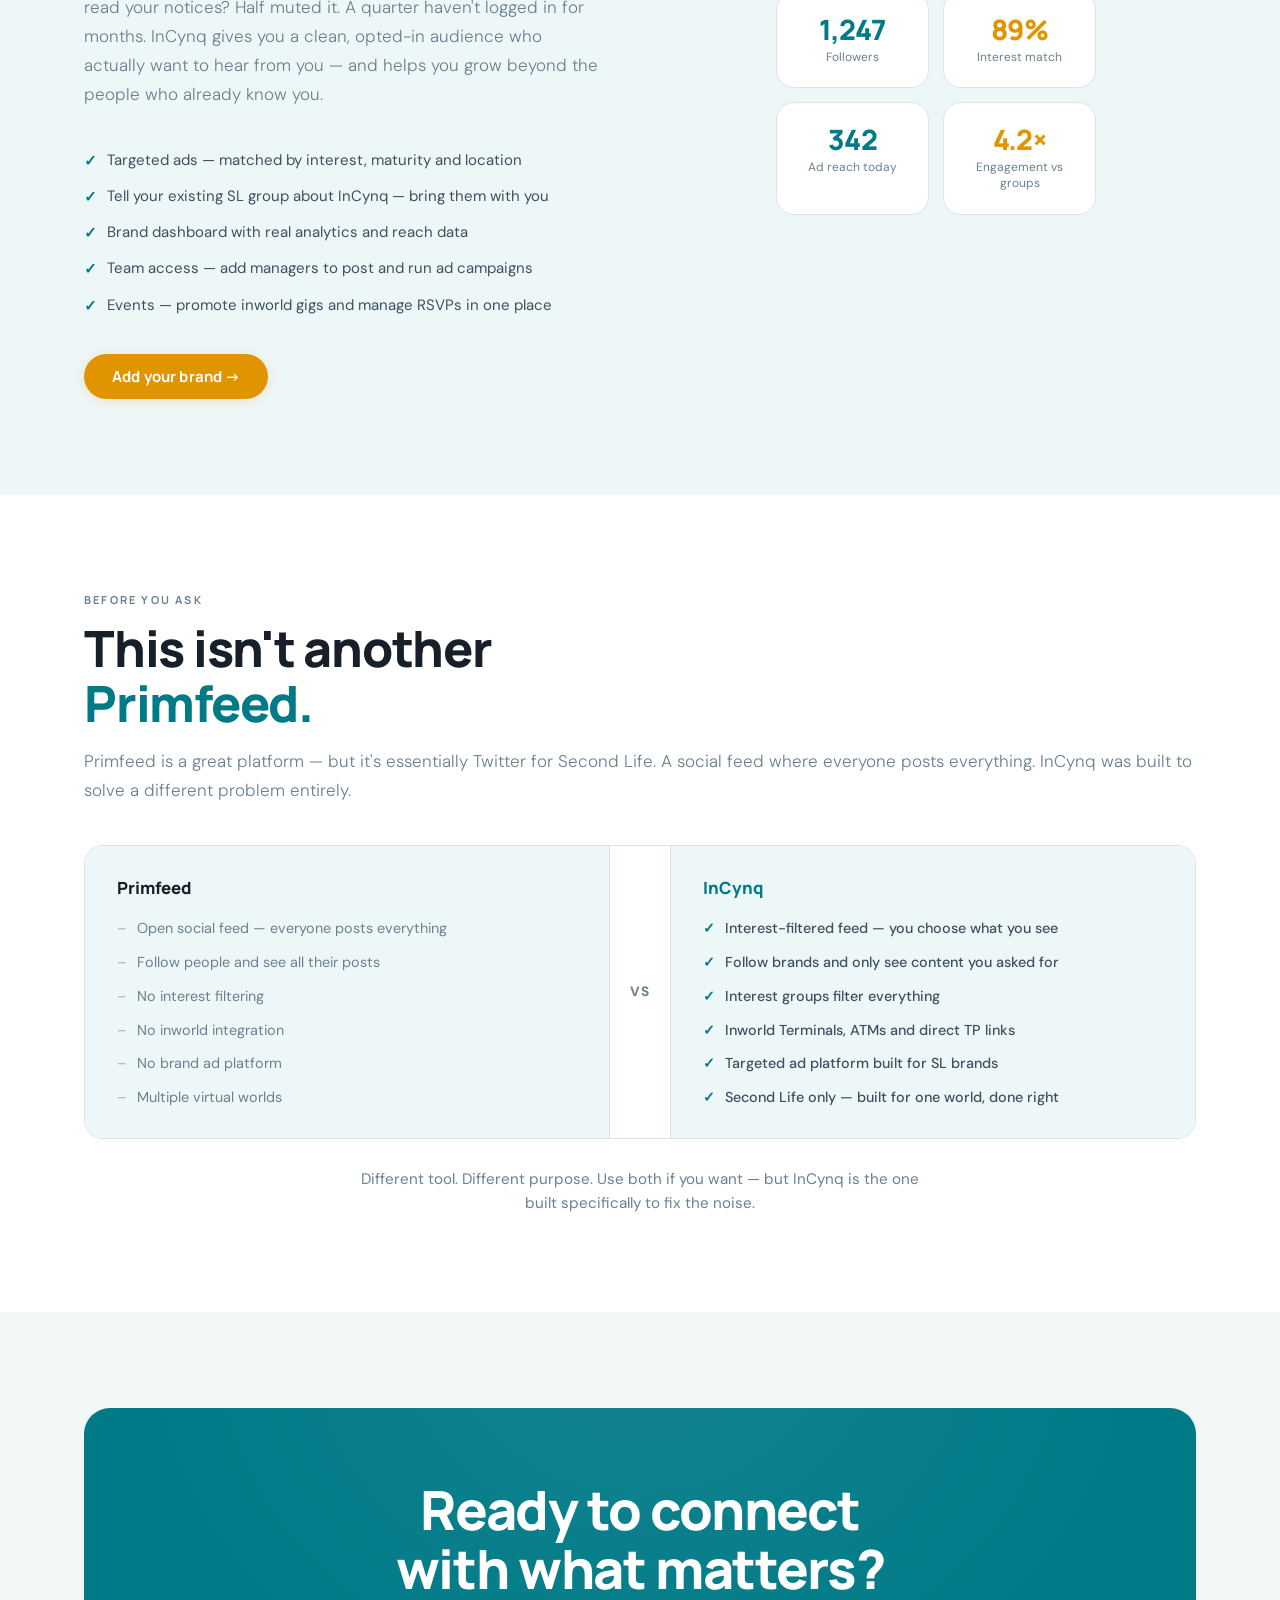
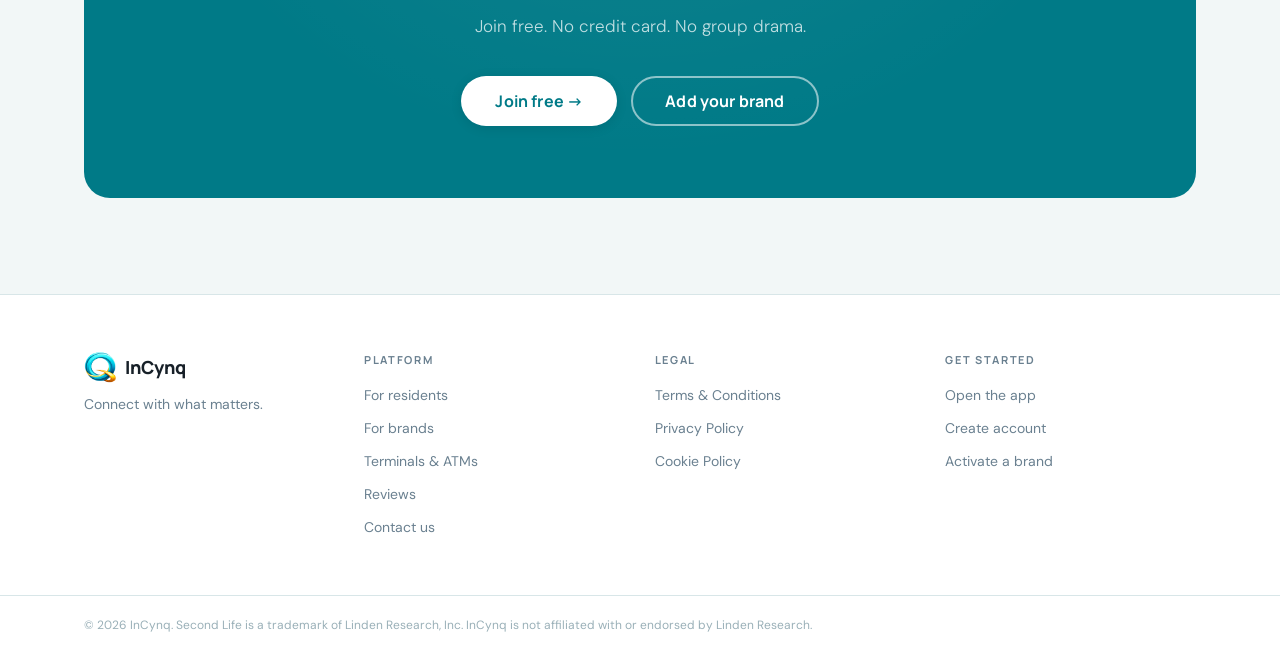
==== commit 24a192c7: "fix: remove duplicate solution section" ====
--- a/index.html
+++ b/index.html
@@ -19,24 +19,20 @@
 
   <link rel="stylesheet" href="css/style.css">
   <style>
-    .section-dark-navy { background: #071318; }
-    .section-dark-navy .section-eyebrow { color: #00B4C8; }
-    .section-dark-navy .section-headline { color: #fff; }
-    .section-dark-navy .section-sub { color: #7a9aaa; }
     .vs-table { margin: 36px 0 40px; border-radius: 14px; overflow: hidden; border: 1px solid rgba(0,180,200,0.2); }
-    .vs-table-header { display: grid; grid-template-columns: 1fr 1.5fr 1.5fr; background: #040d12; }
+    .vs-table-header { display: grid; grid-template-columns: 1fr 1.5fr 1.5fr; background: #d0eef2; }
     .vs-th-empty { padding: 13px 18px; }
     .vs-th { padding: 13px 18px; font-size: 11px; font-weight: 800; text-transform: uppercase; letter-spacing: 0.6px; text-align: center; }
-    .vs-th-them { color: #ff6680; background: rgba(255,70,102,0.08); }
-    .vs-th-us { color: #00B4C8; background: rgba(0,180,200,0.08); }
-    .vs-section-divider { background: rgba(0,180,200,0.06); border-top: 1px solid rgba(0,180,200,0.15); border-bottom: 1px solid rgba(0,180,200,0.15); padding: 7px 18px; font-size: 10px; font-weight: 800; text-transform: uppercase; letter-spacing: 1px; color: #00B4C8; }
-    .vs-row { display: grid; grid-template-columns: 1fr 1.5fr 1.5fr; border-top: 1px solid rgba(255,255,255,0.04); }
-    .vs-row:hover { background: rgba(255,255,255,0.02); }
-    .vs-label { padding: 14px 18px; font-size: 12px; font-weight: 700; color: #fff; display: flex; align-items: center; }
-    .vs-bad { padding: 14px 18px; font-size: 12px; color: #99aab5; background: rgba(255,70,102,0.03); line-height: 1.55; }
-    .vs-bad::before { content: '\2717  '; color: #ff6680; font-weight: 700; }
-    .vs-good { padding: 14px 18px; font-size: 12px; color: #cef0f5; background: rgba(0,180,200,0.04); line-height: 1.55; }
-    .vs-good::before { content: '\2713  '; color: #00B4C8; font-weight: 700; }
+    .vs-th-them { color: #c0002a; background: rgba(255,70,102,0.12); }
+    .vs-th-us { color: #007a8a; background: rgba(0,180,200,0.12); }
+    .vs-section-divider { background: rgba(0,180,200,0.1); border-top: 1px solid rgba(0,180,200,0.2); border-bottom: 1px solid rgba(0,180,200,0.2); padding: 7px 18px; font-size: 10px; font-weight: 800; text-transform: uppercase; letter-spacing: 1px; color: #007a8a; }
+    .vs-row { display: grid; grid-template-columns: 1fr 1.5fr 1.5fr; border-top: 1px solid rgba(0,0,0,0.06); }
+    .vs-row:hover { background: rgba(0,0,0,0.02); }
+    .vs-label { padding: 14px 18px; font-size: 12px; font-weight: 700; color: #0A1A24; display: flex; align-items: center; }
+    .vs-bad { padding: 14px 18px; font-size: 12px; color: #556; background: rgba(255,70,102,0.04); line-height: 1.55; }
+    .vs-bad::before { content: '\2717  '; color: #e0002a; font-weight: 700; }
+    .vs-good { padding: 14px 18px; font-size: 12px; color: #0A2A30; background: rgba(0,180,200,0.06); line-height: 1.55; }
+    .vs-good::before { content: '\2713  '; color: #007a8a; font-weight: 700; }
     .vs-how-it-works { display: grid; grid-template-columns: repeat(3, 1fr); gap: 20px; }
     @media (max-width: 700px) {
       .vs-table-header { grid-template-columns: 1fr 1fr; }
@@ -270,7 +266,7 @@
     <!-- =========================================================
          WHY INCYNQ — VS Groups & Notices
     ========================================================= -->
-    <section class="section section-dark-navy" id="why-incynq-vs">
+    <section class="section section-teal-light" id="why-incynq-vs">
       <div class="container">
         <p class="section-eyebrow eyebrow-teal">Why InCynq?</p>
         <h2 class="section-headline">SL groups and notices<br><span class="text-teal">weren't built for this.</span></h2>
@@ -321,41 +317,6 @@
       </div>
     </section>
 
-
-    <!-- =========================================================
-         SOLUTION — "Follow interests, not groups"
-    ========================================================= -->
-    <section class="section section-teal-light" id="solution">
-      <div class="container">
-        <p class="section-eyebrow eyebrow-teal">InCynq fixes that.</p>
-        <h2 class="section-headline">Follow your interests.<br><span class="text-teal">Not groups.</span></h2>
-        <p class="section-sub">
-          Choose what you care about. Follow the brands and creators you love. Your feed shows exactly that — nothing else. No algorithm deciding for you. No spam. No noise. Just what you chose.
-        </p>
-
-        <div class="solution-grid">
-
-          <div class="solution-card">
-            <div class="solution-number">01</div>
-            <h3>You choose your interests</h3>
-            <p>Fashion, music, events, clubs, builds, shopping — pick what matters to you. You're in control from the start.</p>
-          </div>
-
-          <div class="solution-card">
-            <div class="solution-number">02</div>
-            <h3>You follow brands you love</h3>
-            <p>Follow any brand, creator, DJ or event organiser on InCynq. Their posts appear in your feed. Nothing else does.</p>
-          </div>
-
-          <div class="solution-card">
-            <div class="solution-number">03</div>
-            <h3>You only see what you chose</h3>
-            <p>Chronological. Noise-free. No algorithm, no hidden ranking, no surprises. Exactly what you followed — and only that.</p>
-          </div>
-
-        </div>
-      </div>
-    </section>
 
 
     <!-- =========================================================
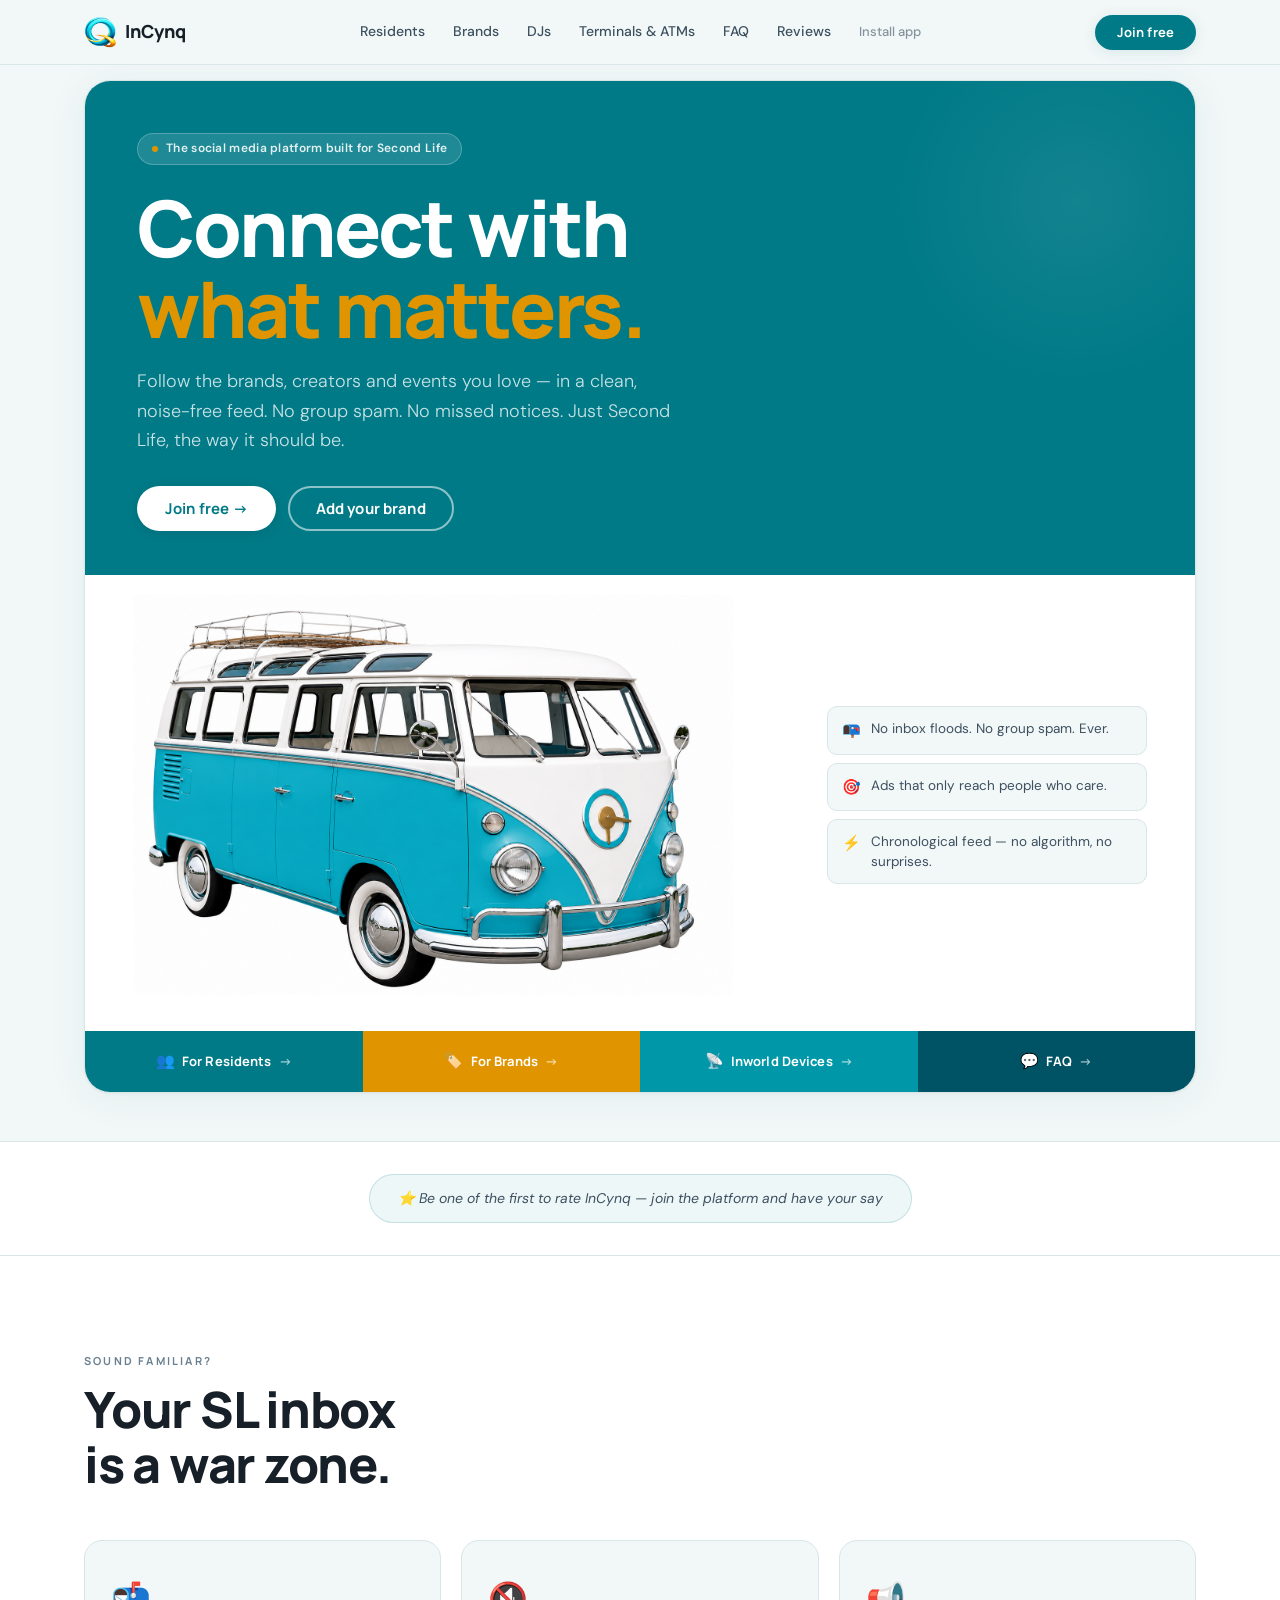
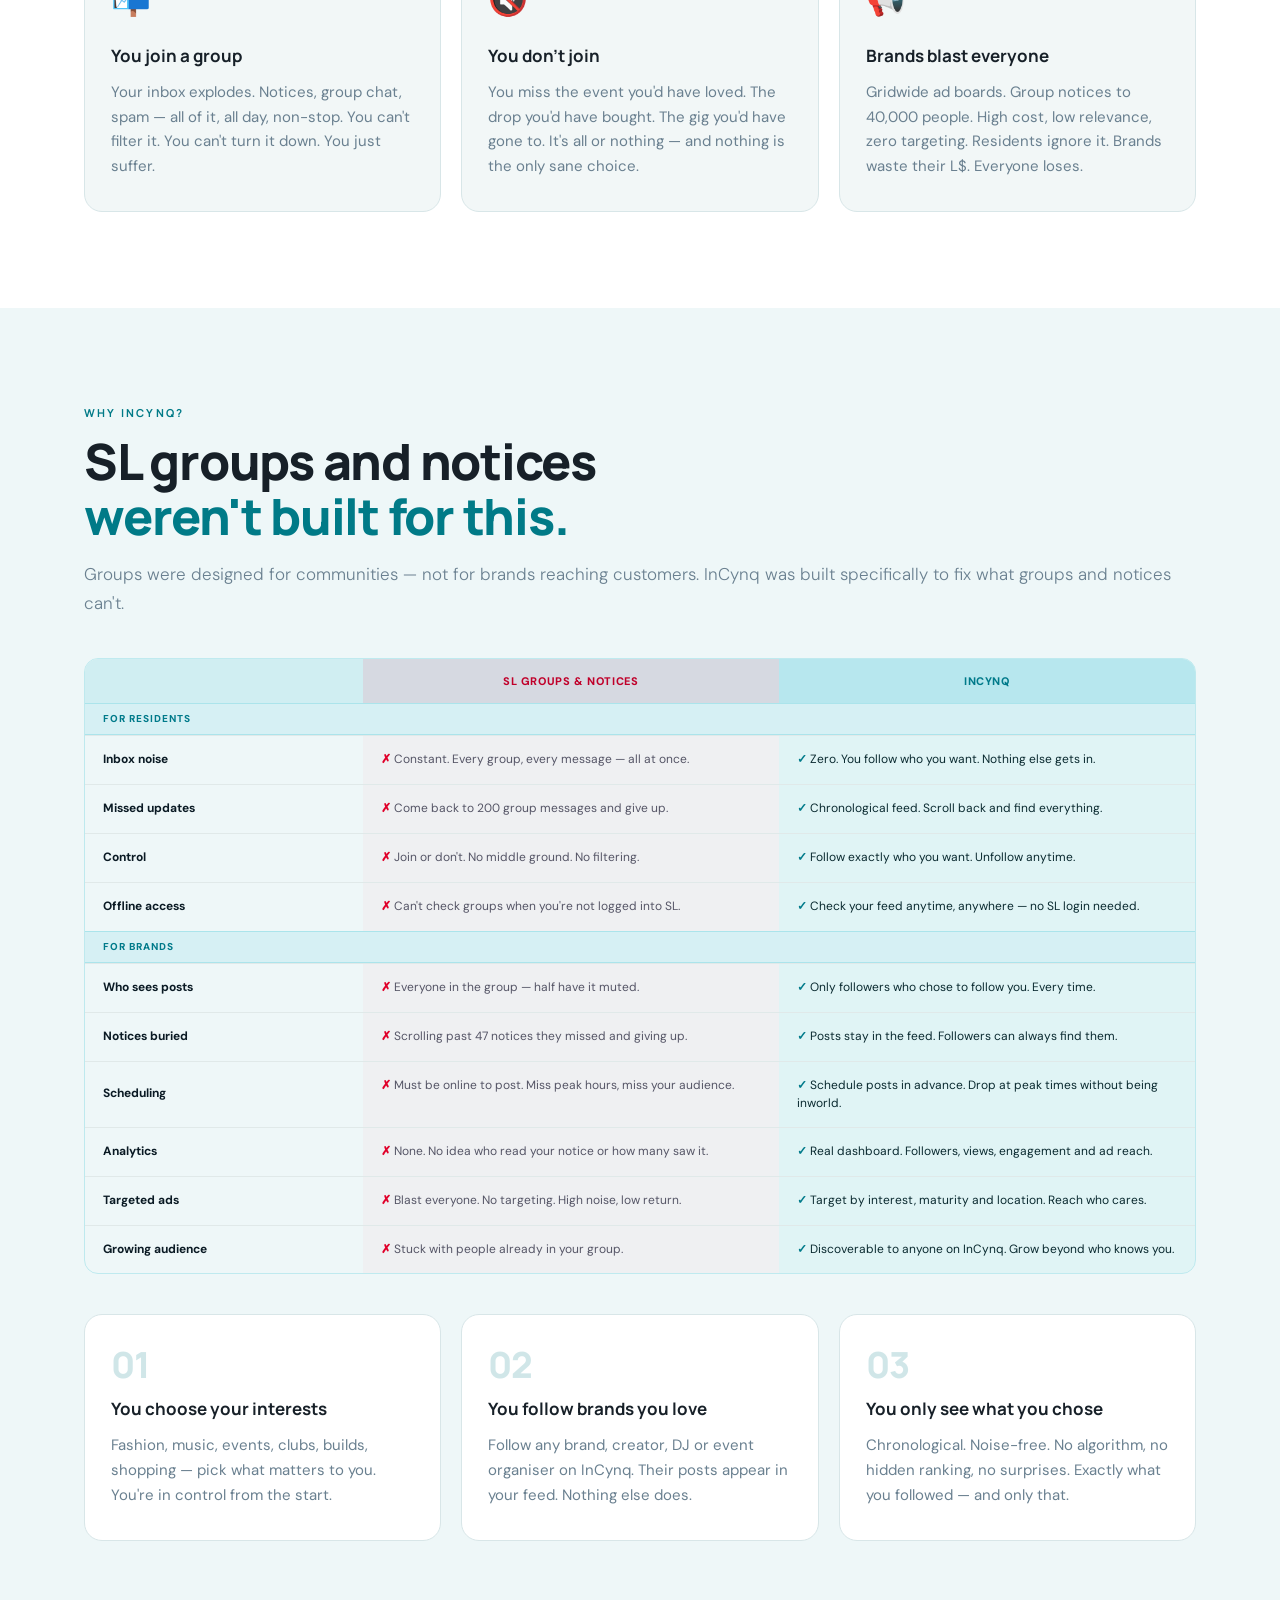
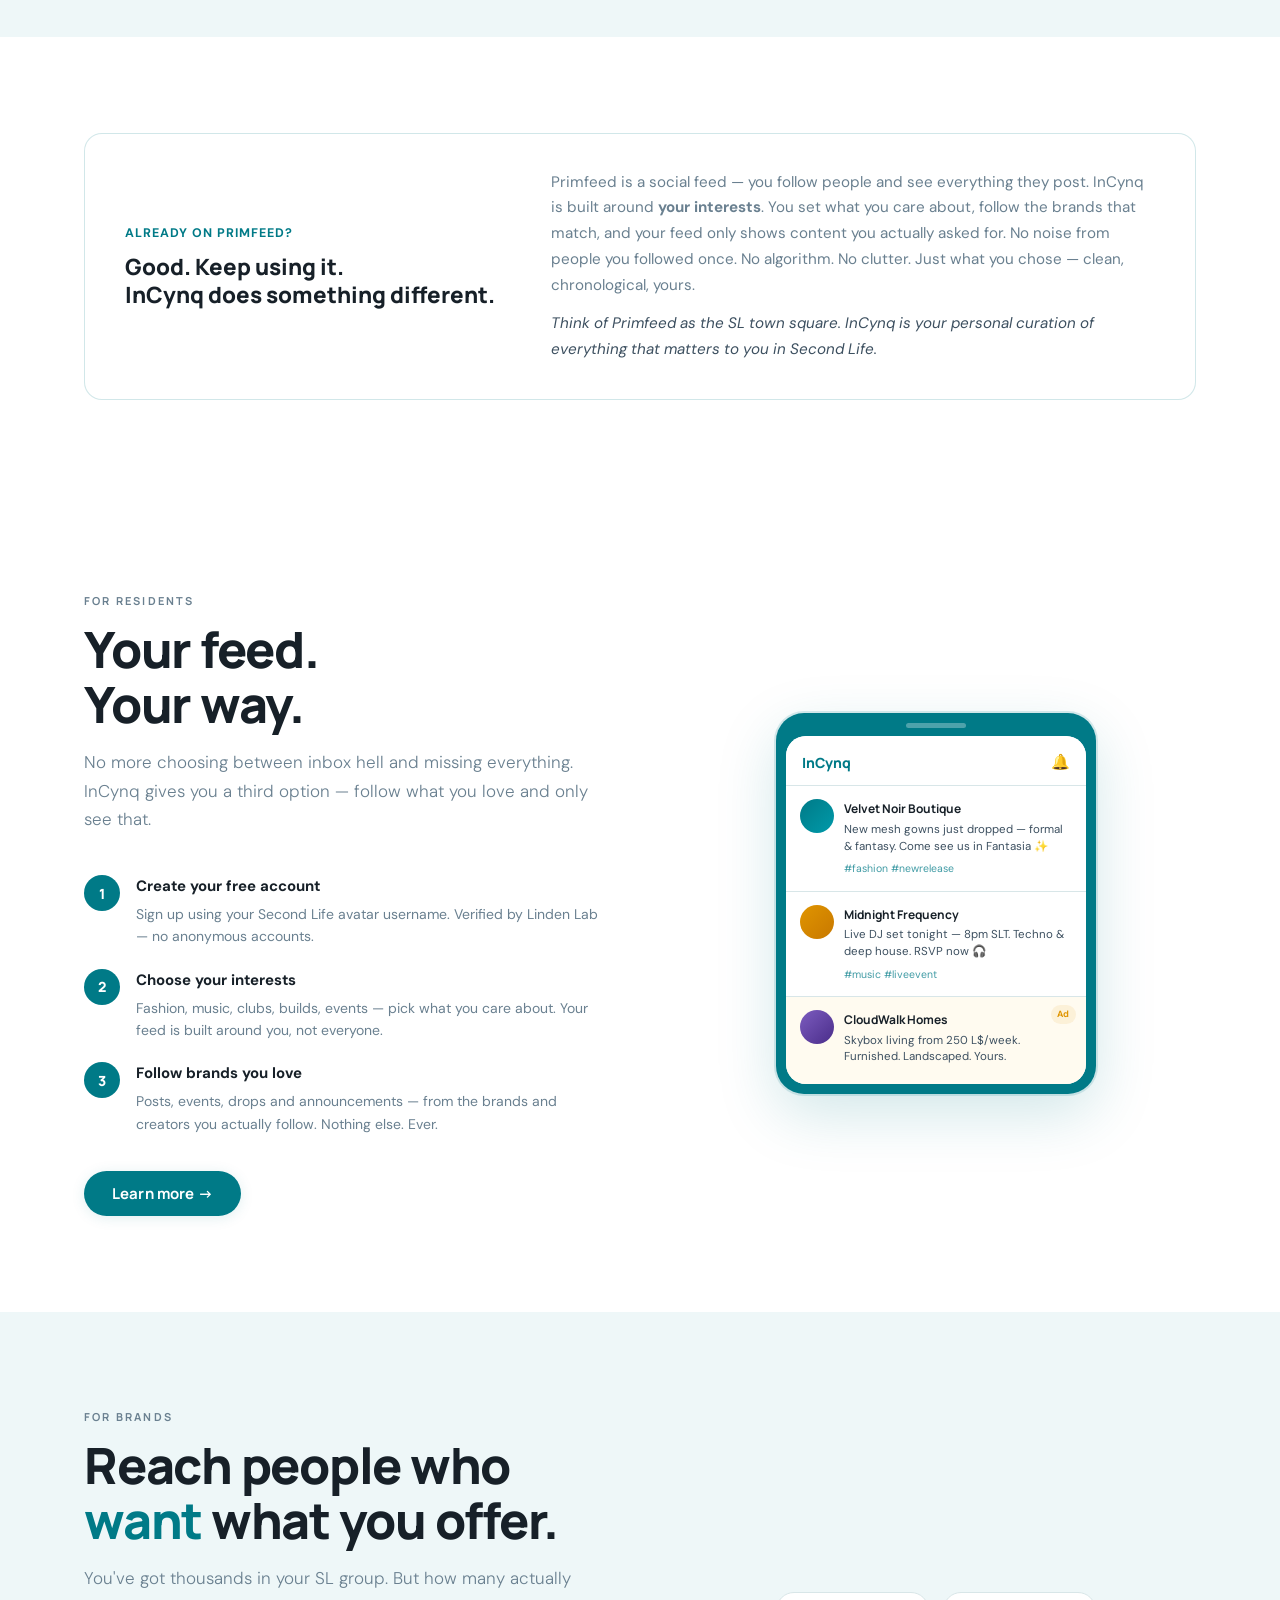
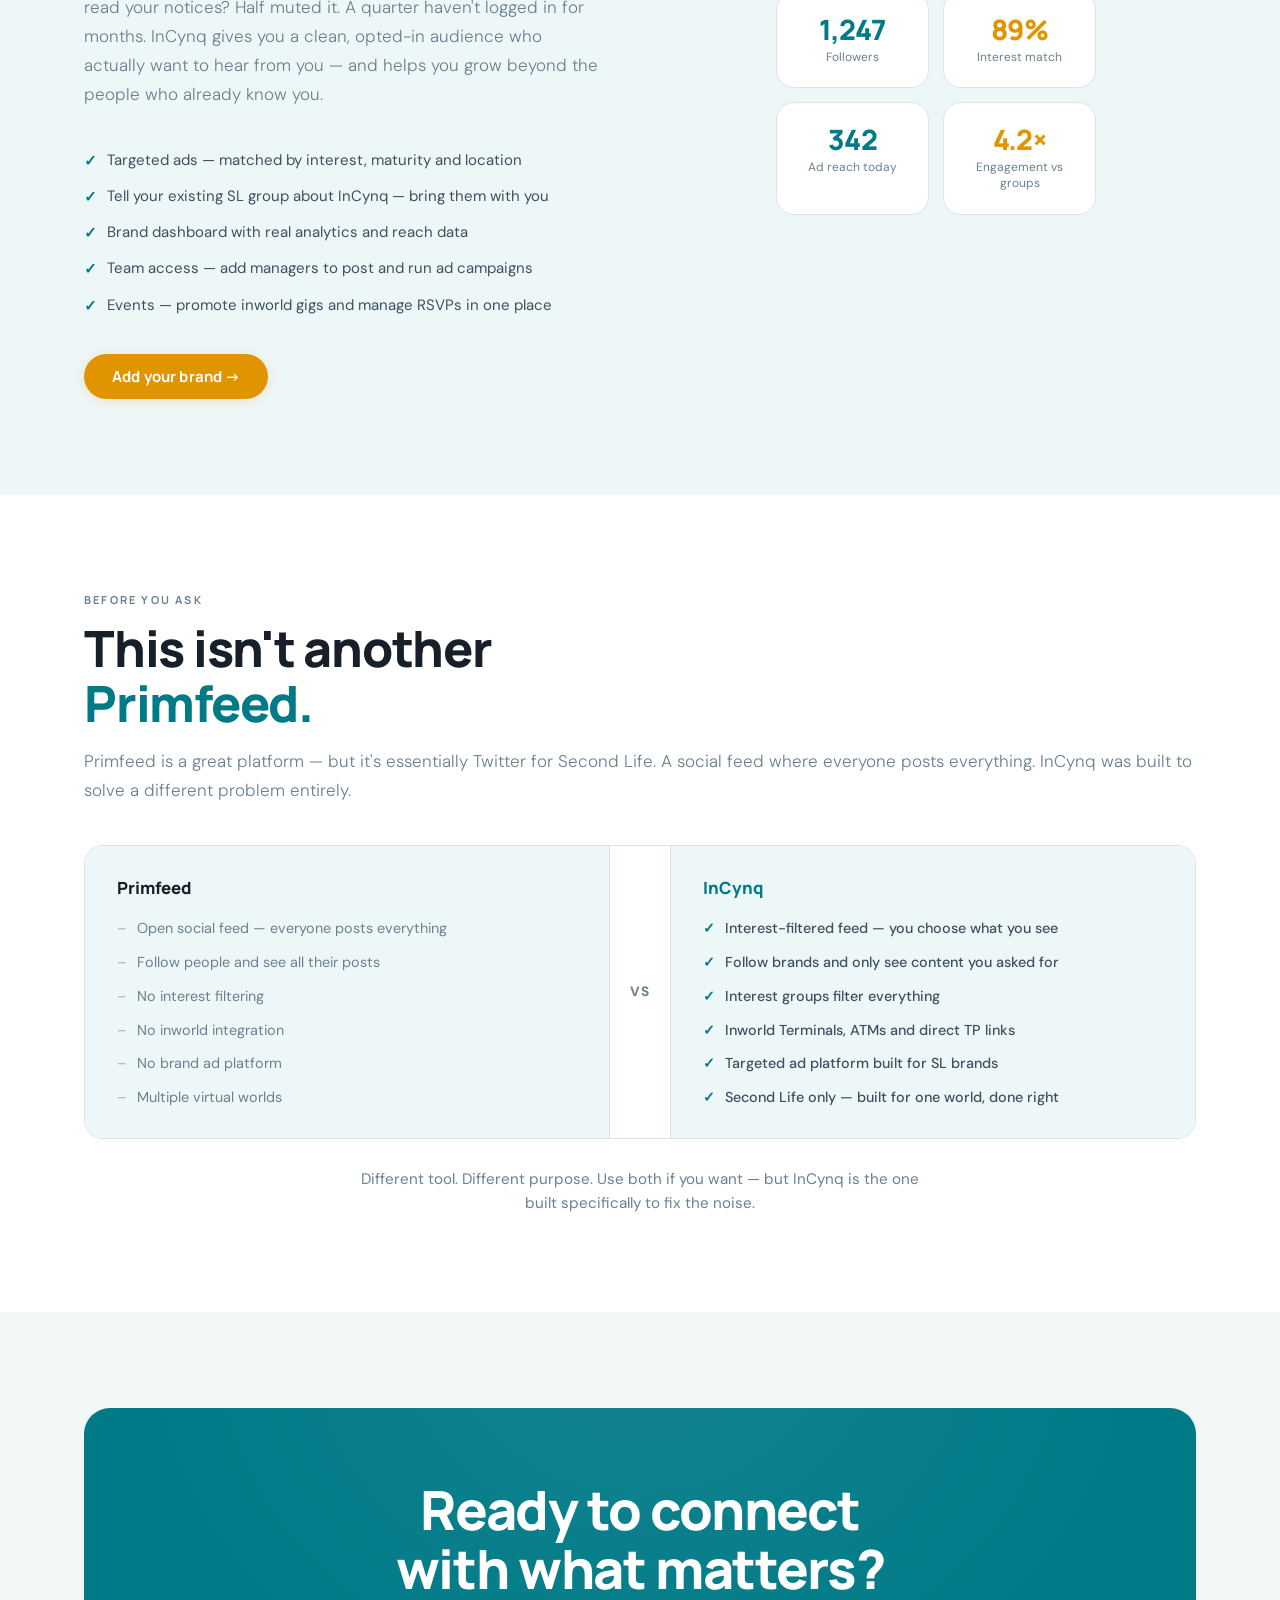
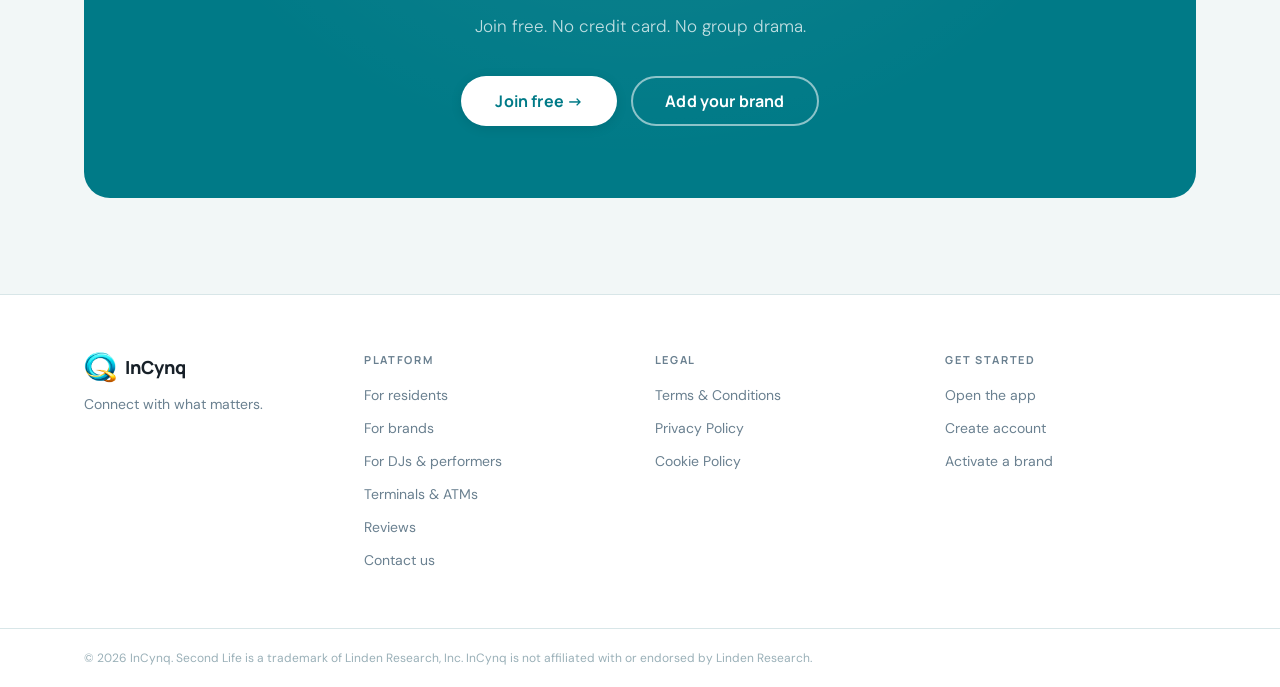
==== commit 7b73d253: "Add DJ & Live Performer page, nav/footer links, FAQ and T&C sections" ====
--- a/index.html
+++ b/index.html
@@ -59,6 +59,7 @@
       <nav class="nav-links" id="navLinks" aria-label="Main navigation">
         <a href="residents.html">Residents</a>
         <a href="brands.html">Brands</a>
+        <a href="performers.html">DJs</a>
         <a href="devices.html">Terminals &amp; ATMs</a>
         <a href="faq.html">FAQ</a>
         <a href="reviews.html">Reviews</a>
@@ -569,6 +570,7 @@
           <p class="footer-col-title">Platform</p>
           <a href="residents.html">For residents</a>
           <a href="brands.html">For brands</a>
+          <a href="performers.html">For DJs &amp; performers</a>
           <a href="devices.html">Terminals &amp; ATMs</a>
           <a href="reviews.html">Reviews</a>
           <a href="contact.html">Contact us</a>
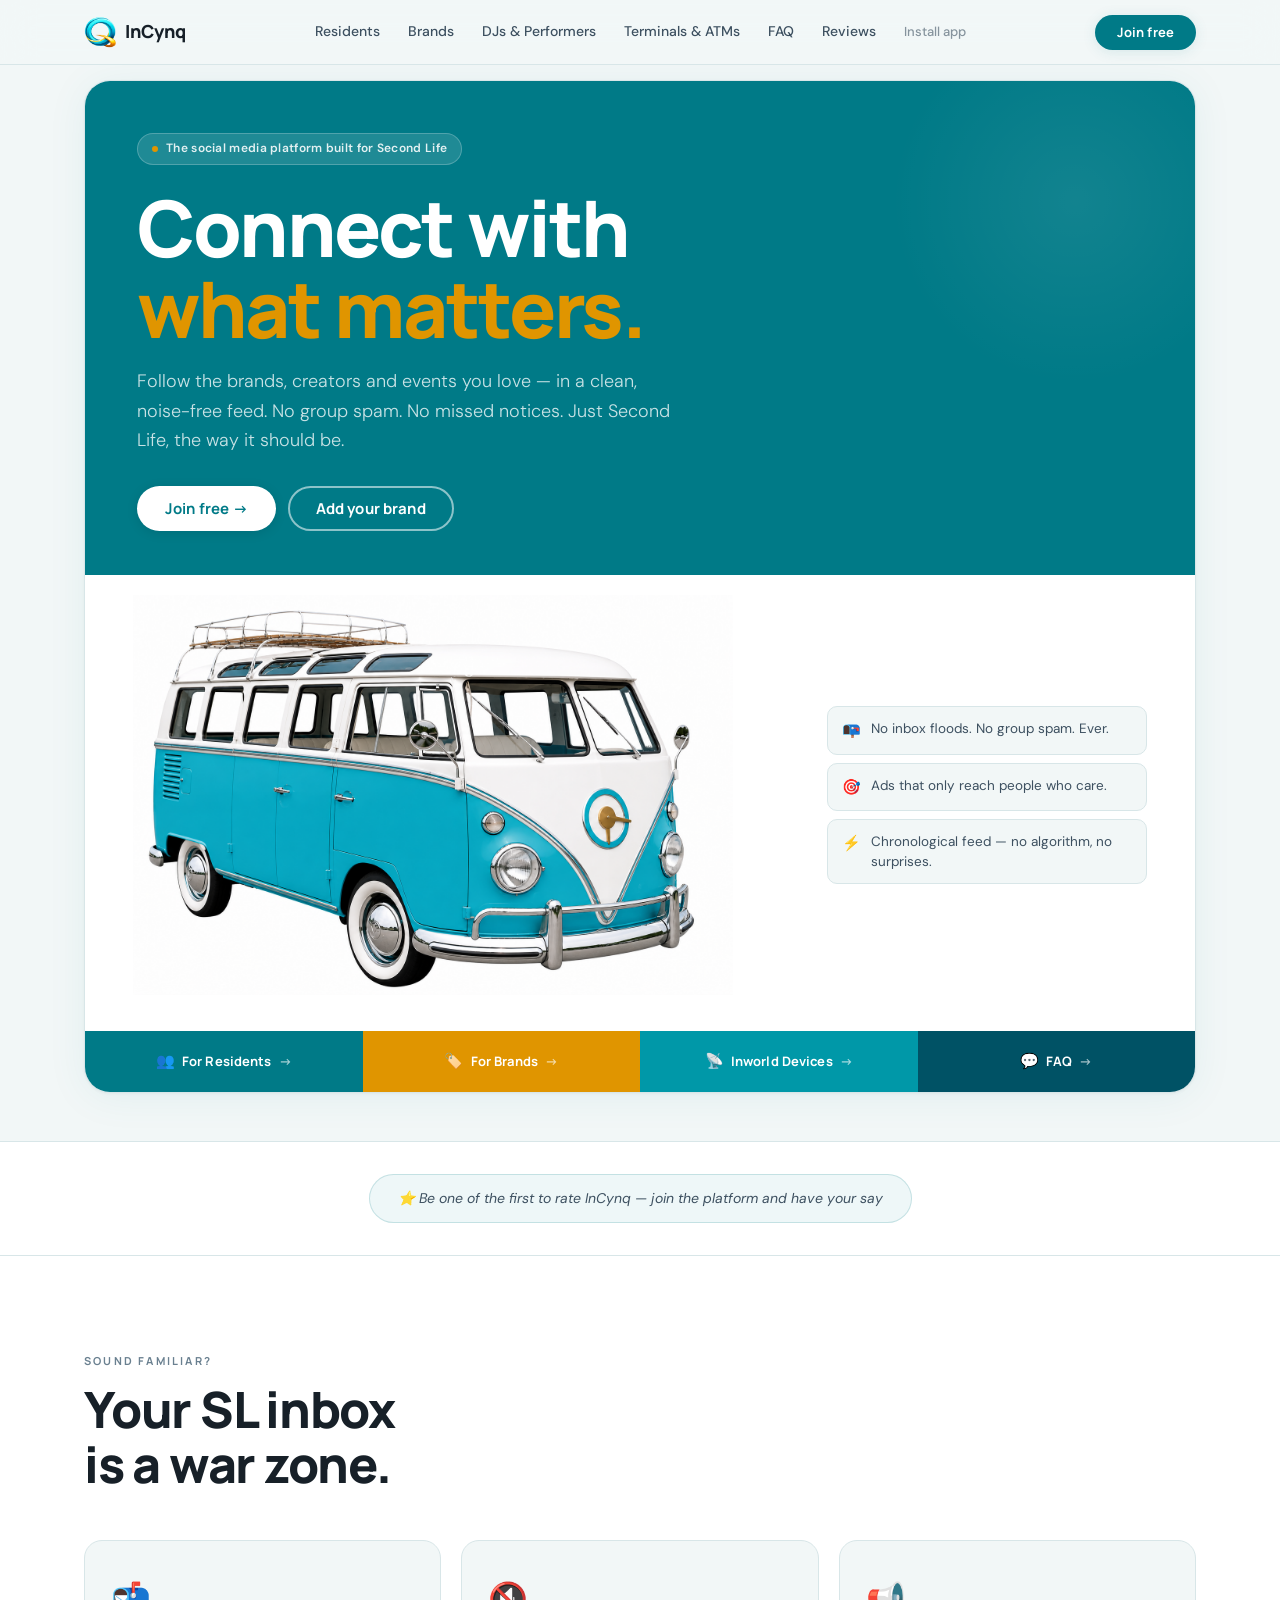
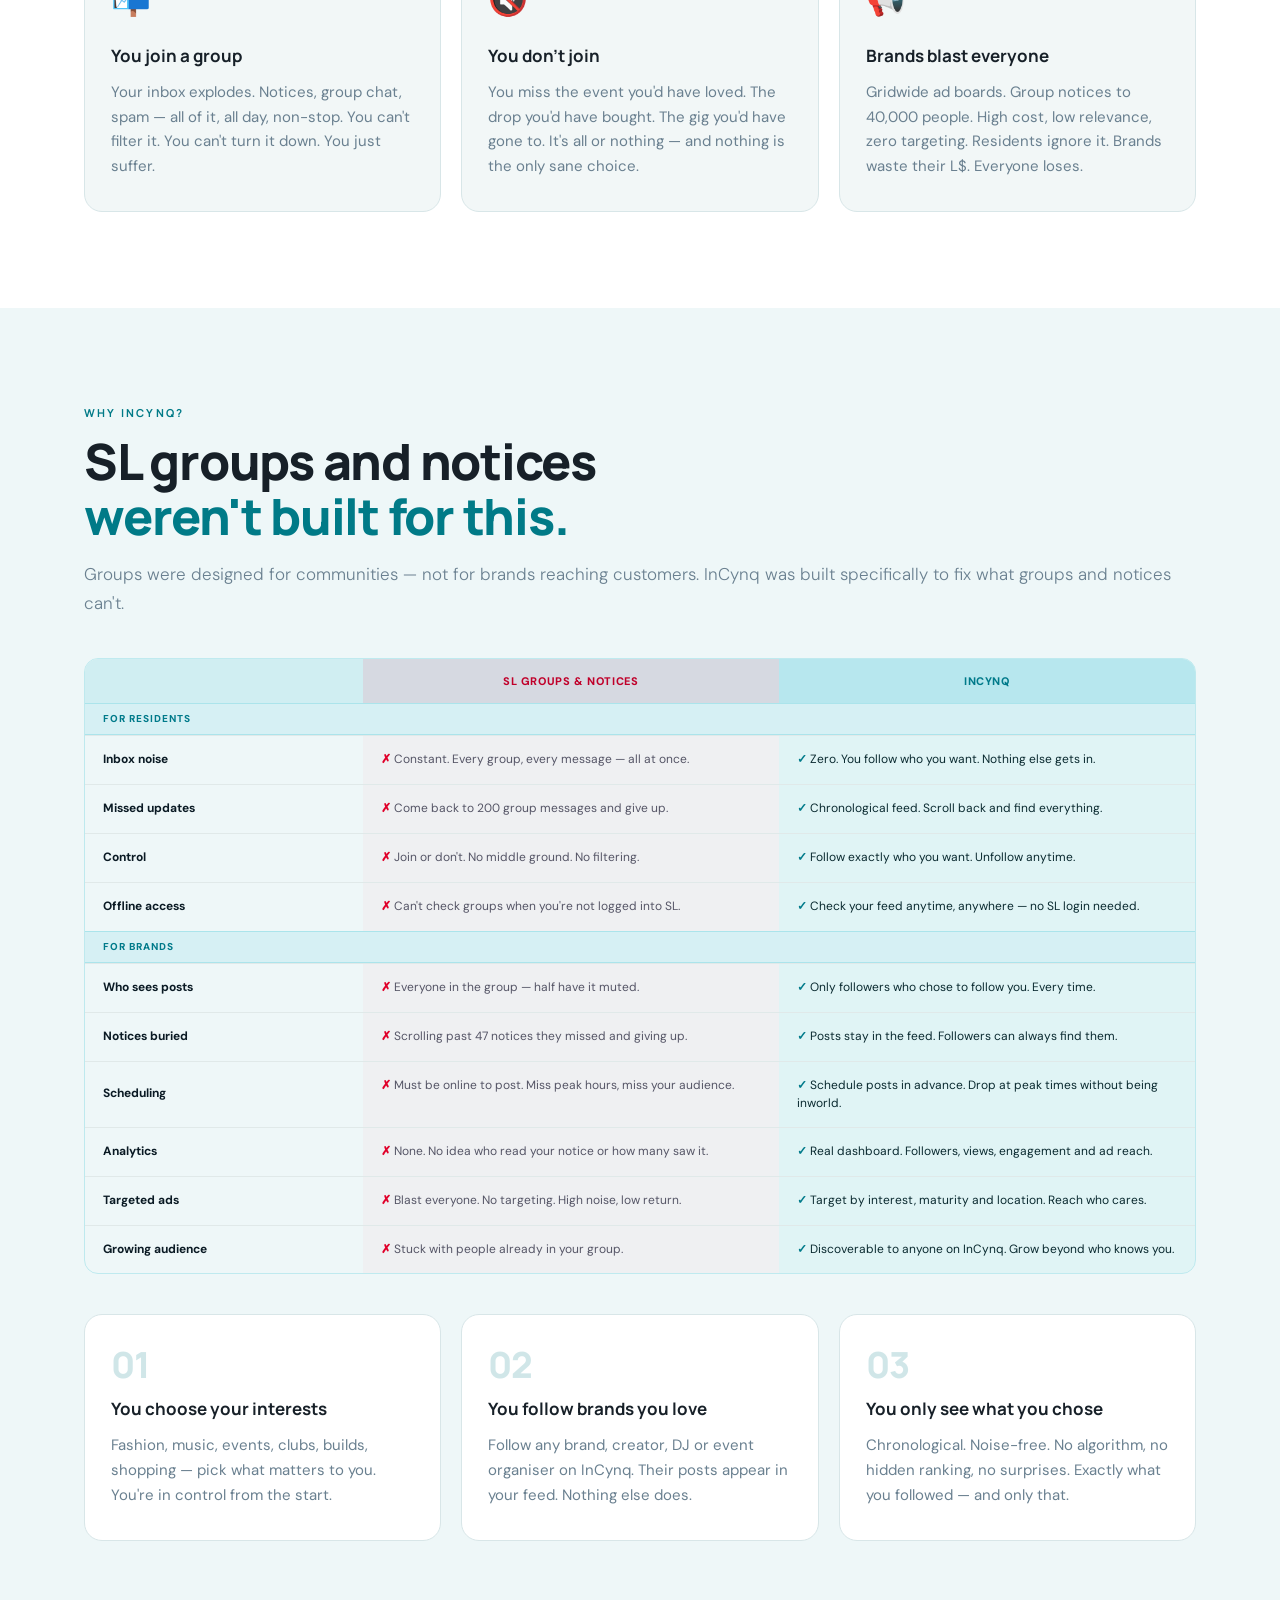
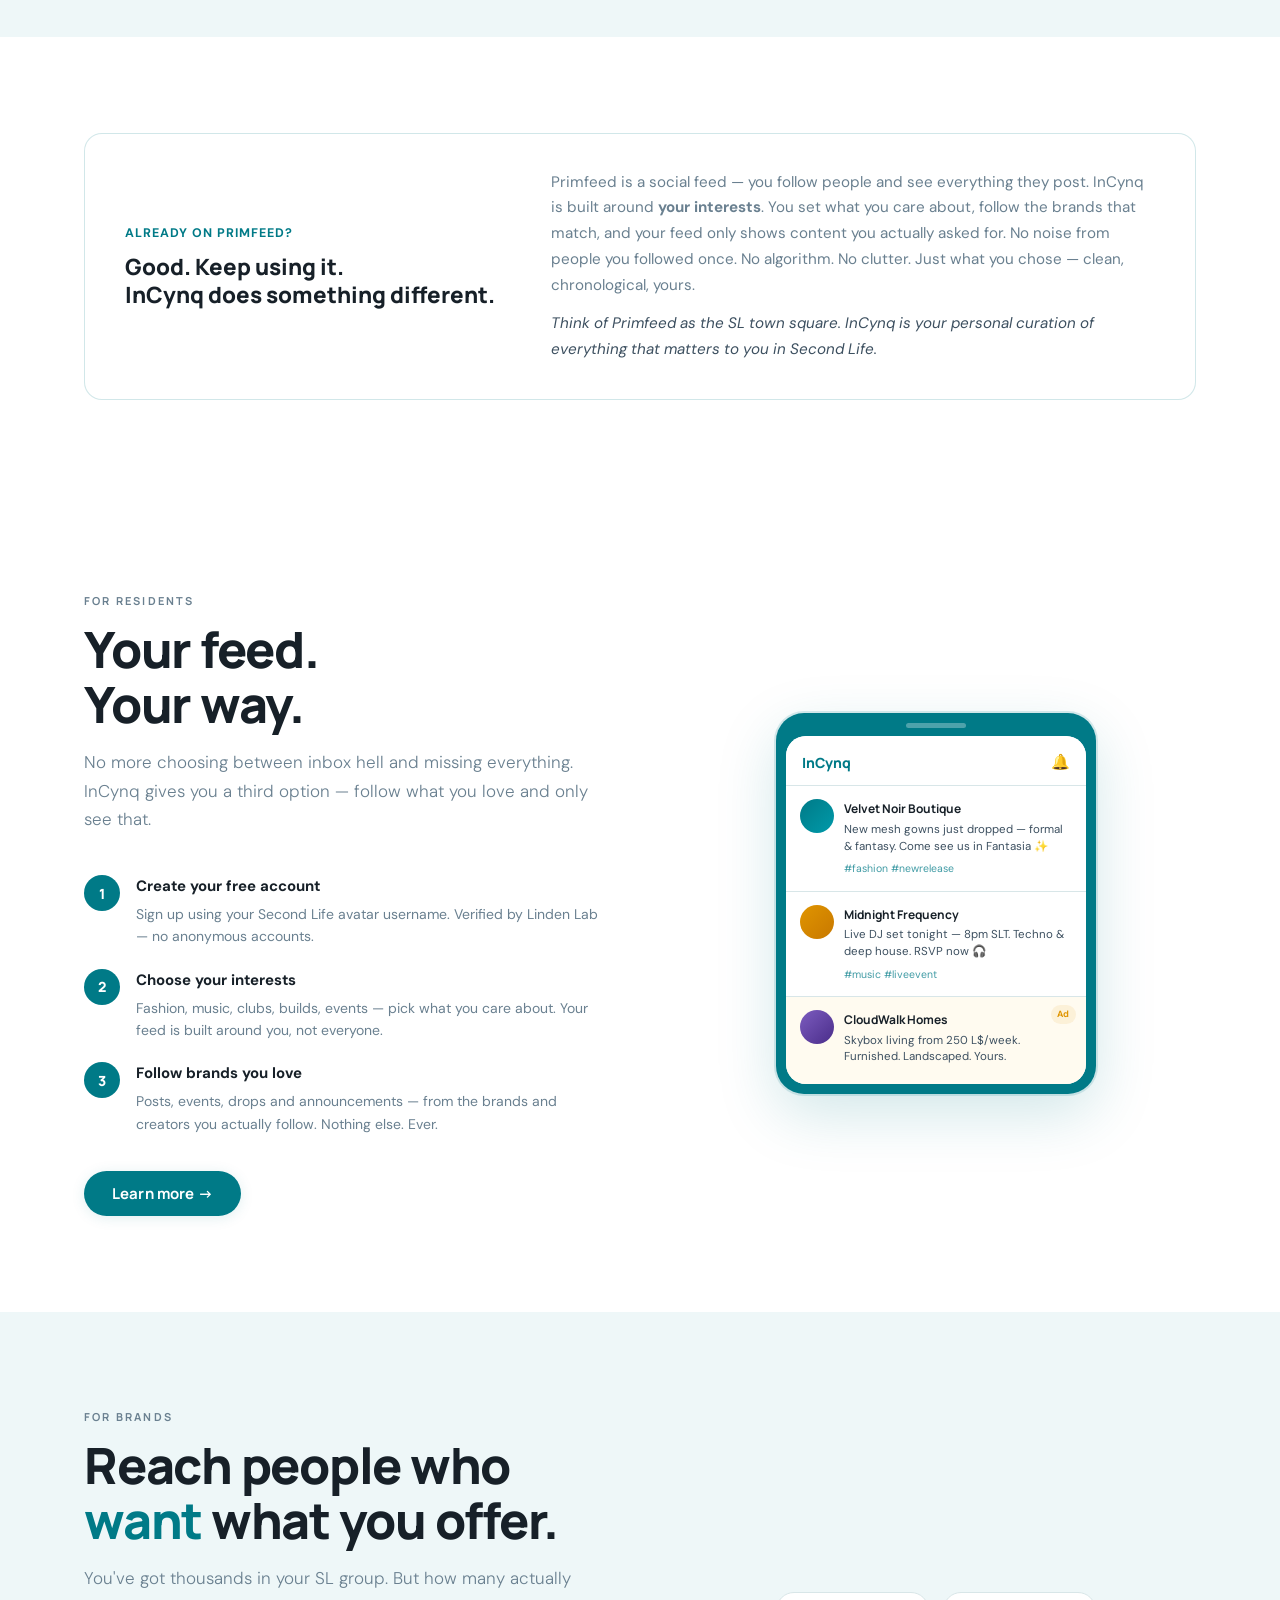
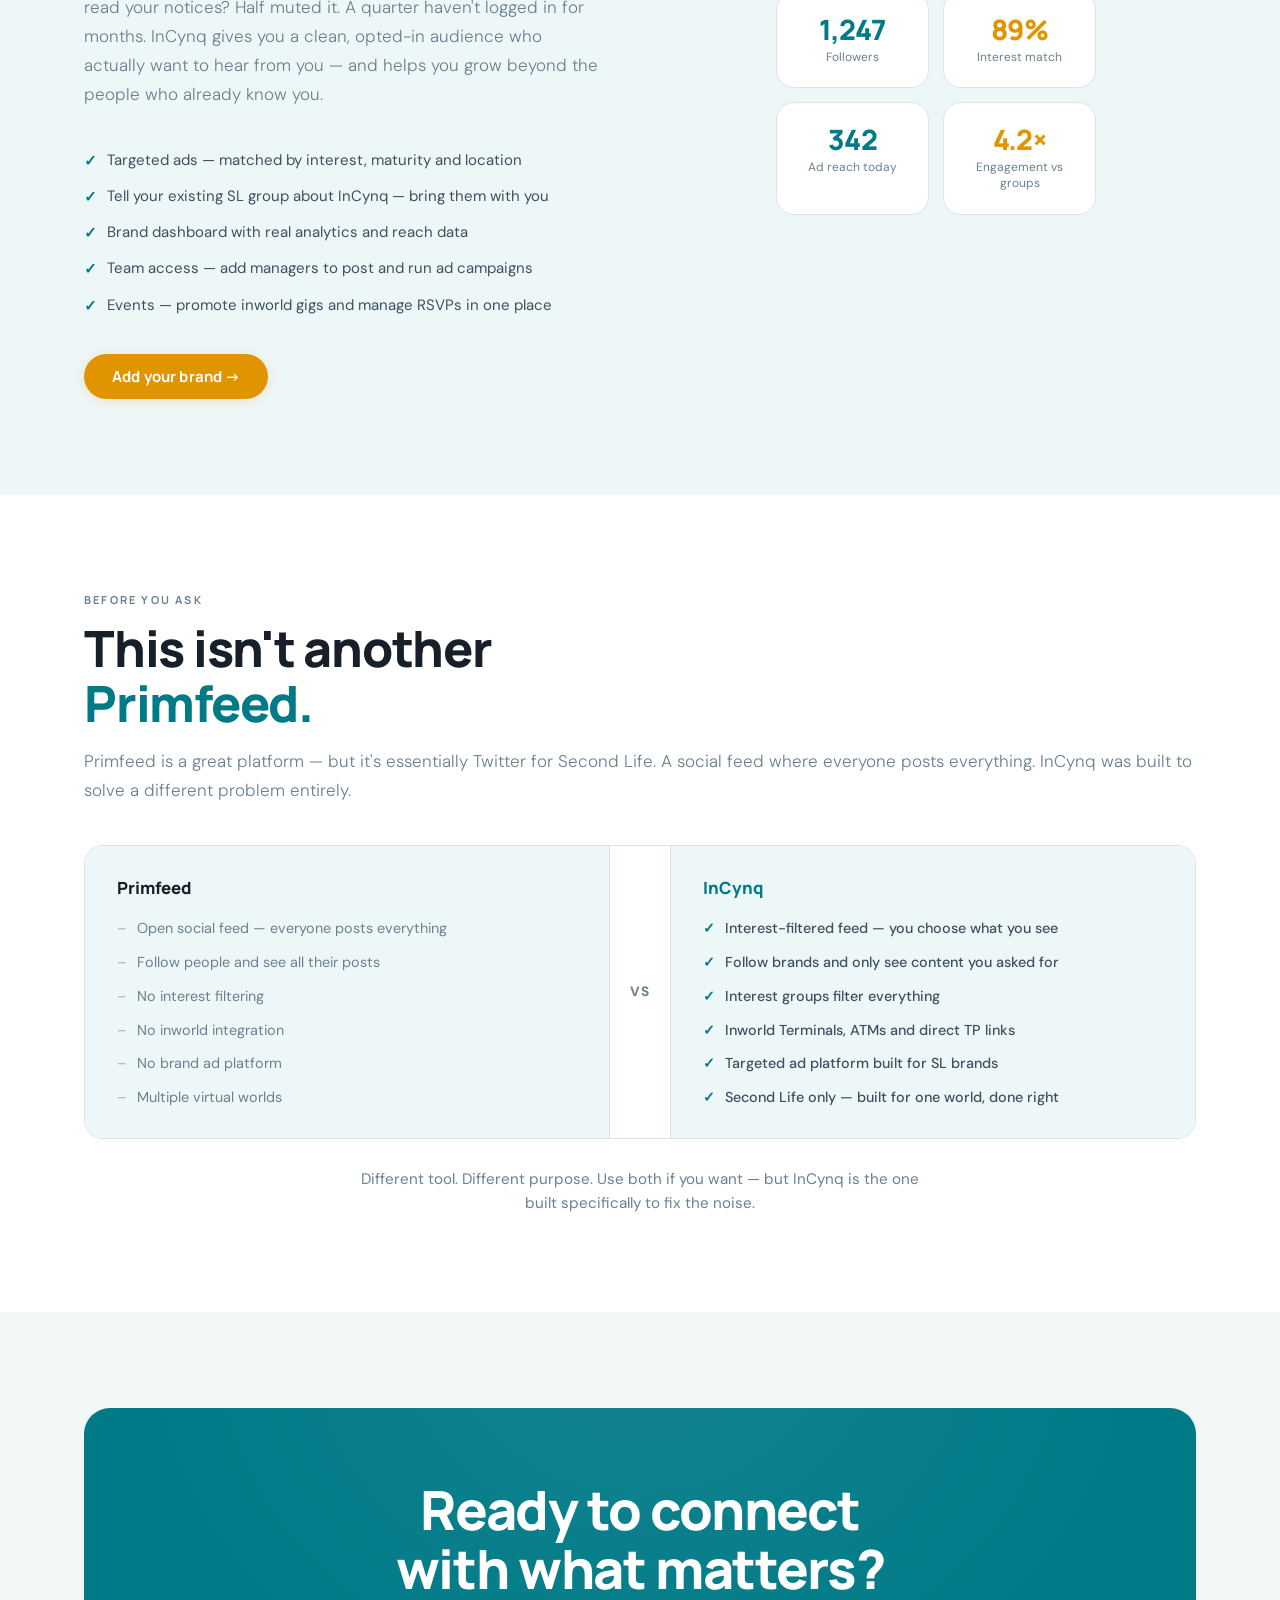
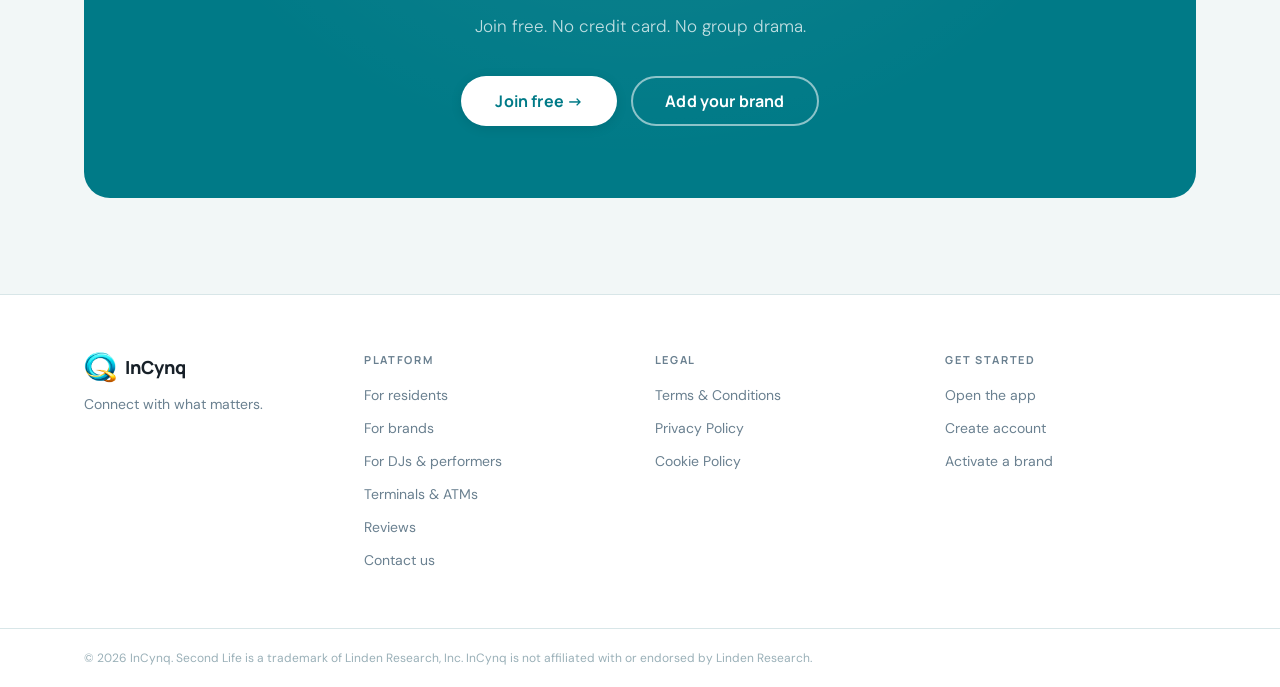
==== commit 0f4b034b: "Nav: DJs & Performers" ====
--- a/index.html
+++ b/index.html
@@ -59,7 +59,7 @@
       <nav class="nav-links" id="navLinks" aria-label="Main navigation">
         <a href="residents.html">Residents</a>
         <a href="brands.html">Brands</a>
-        <a href="performers.html">DJs</a>
+        <a href="performers.html">DJs &amp; Performers</a>
         <a href="devices.html">Terminals &amp; ATMs</a>
         <a href="faq.html">FAQ</a>
         <a href="reviews.html">Reviews</a>
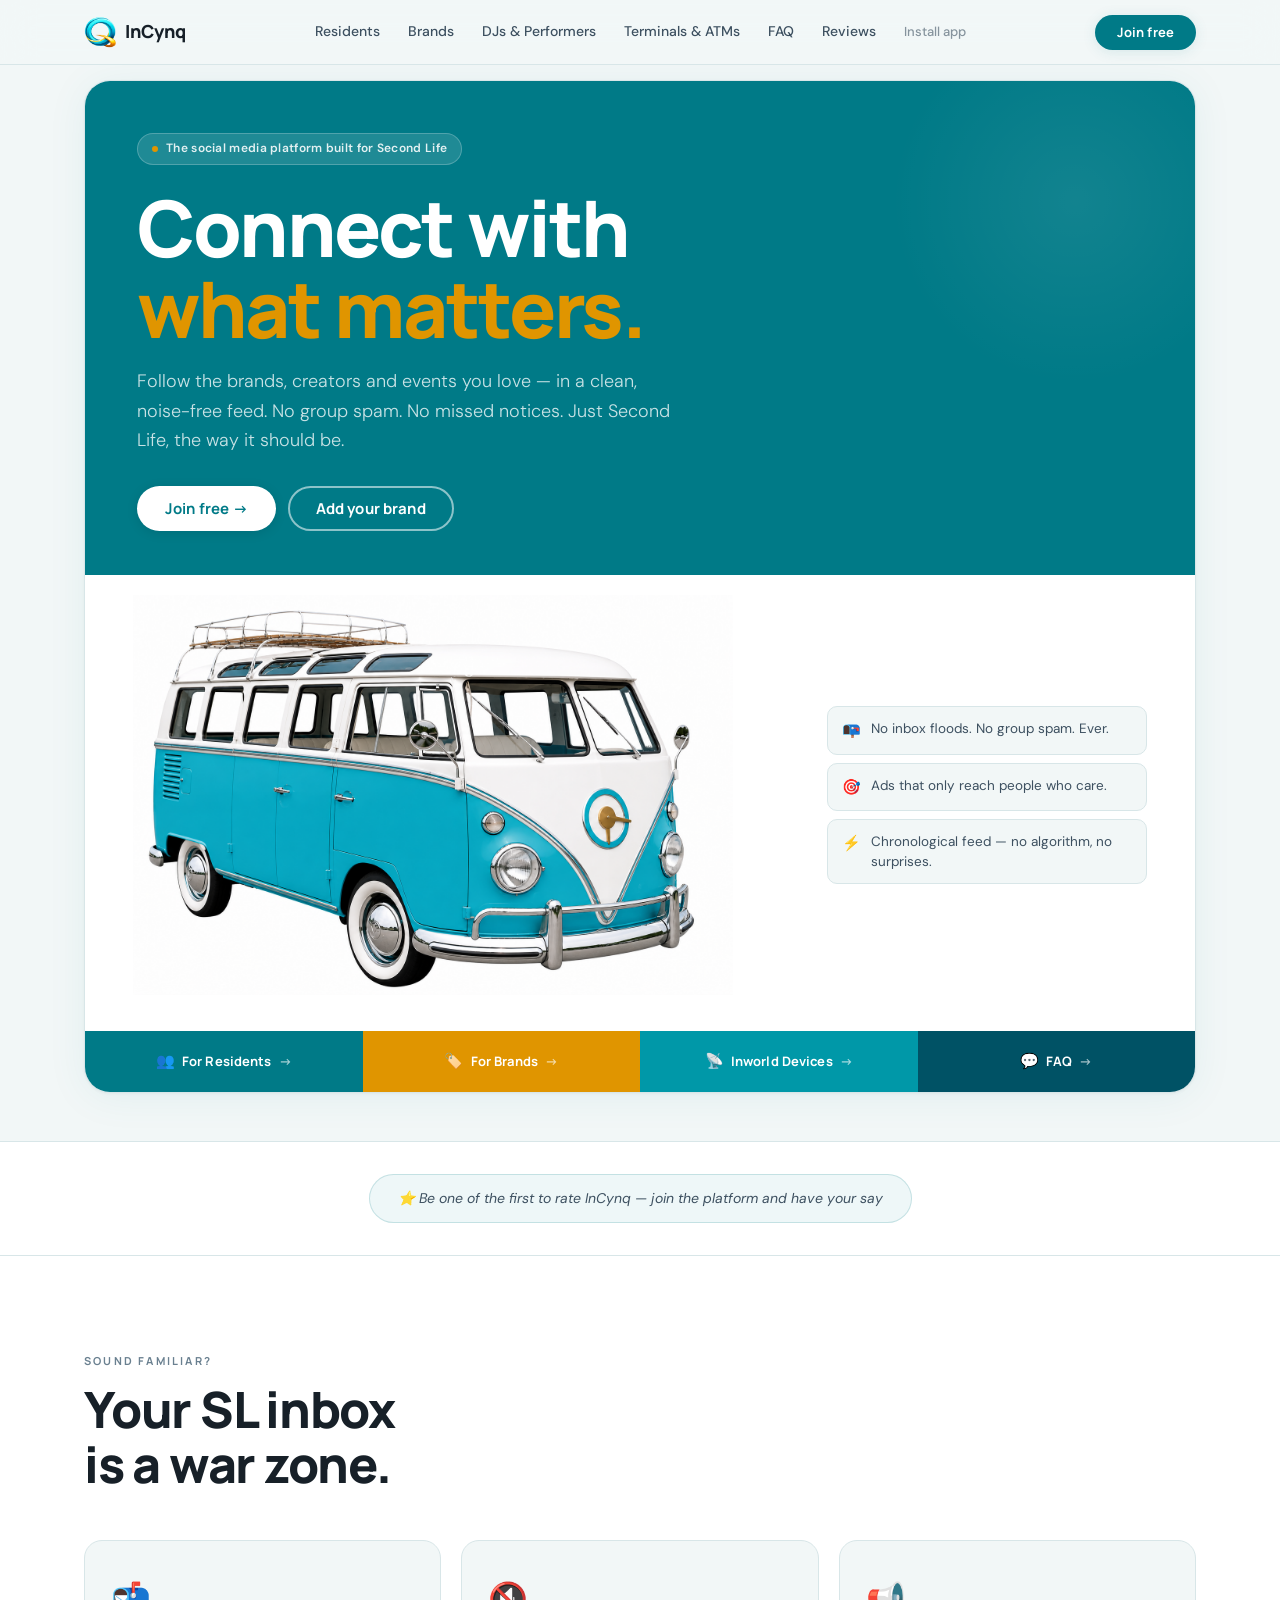
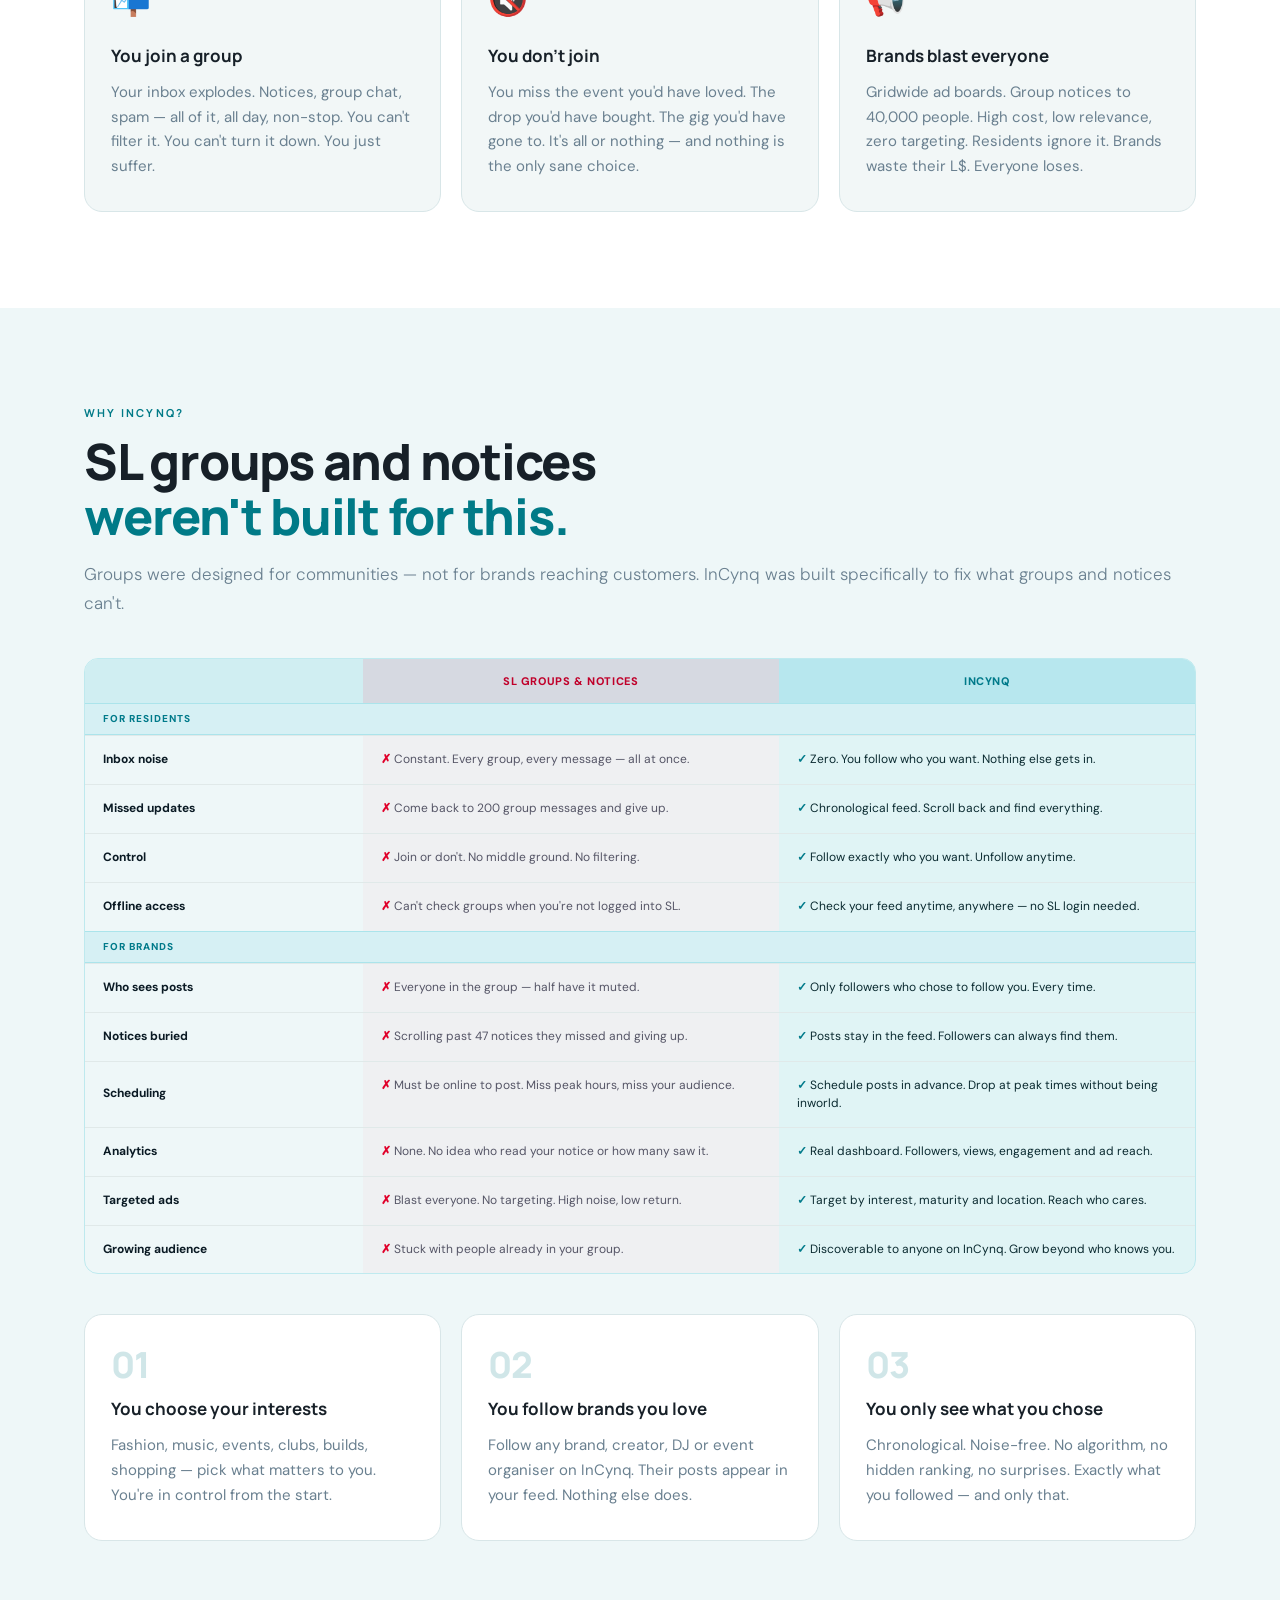
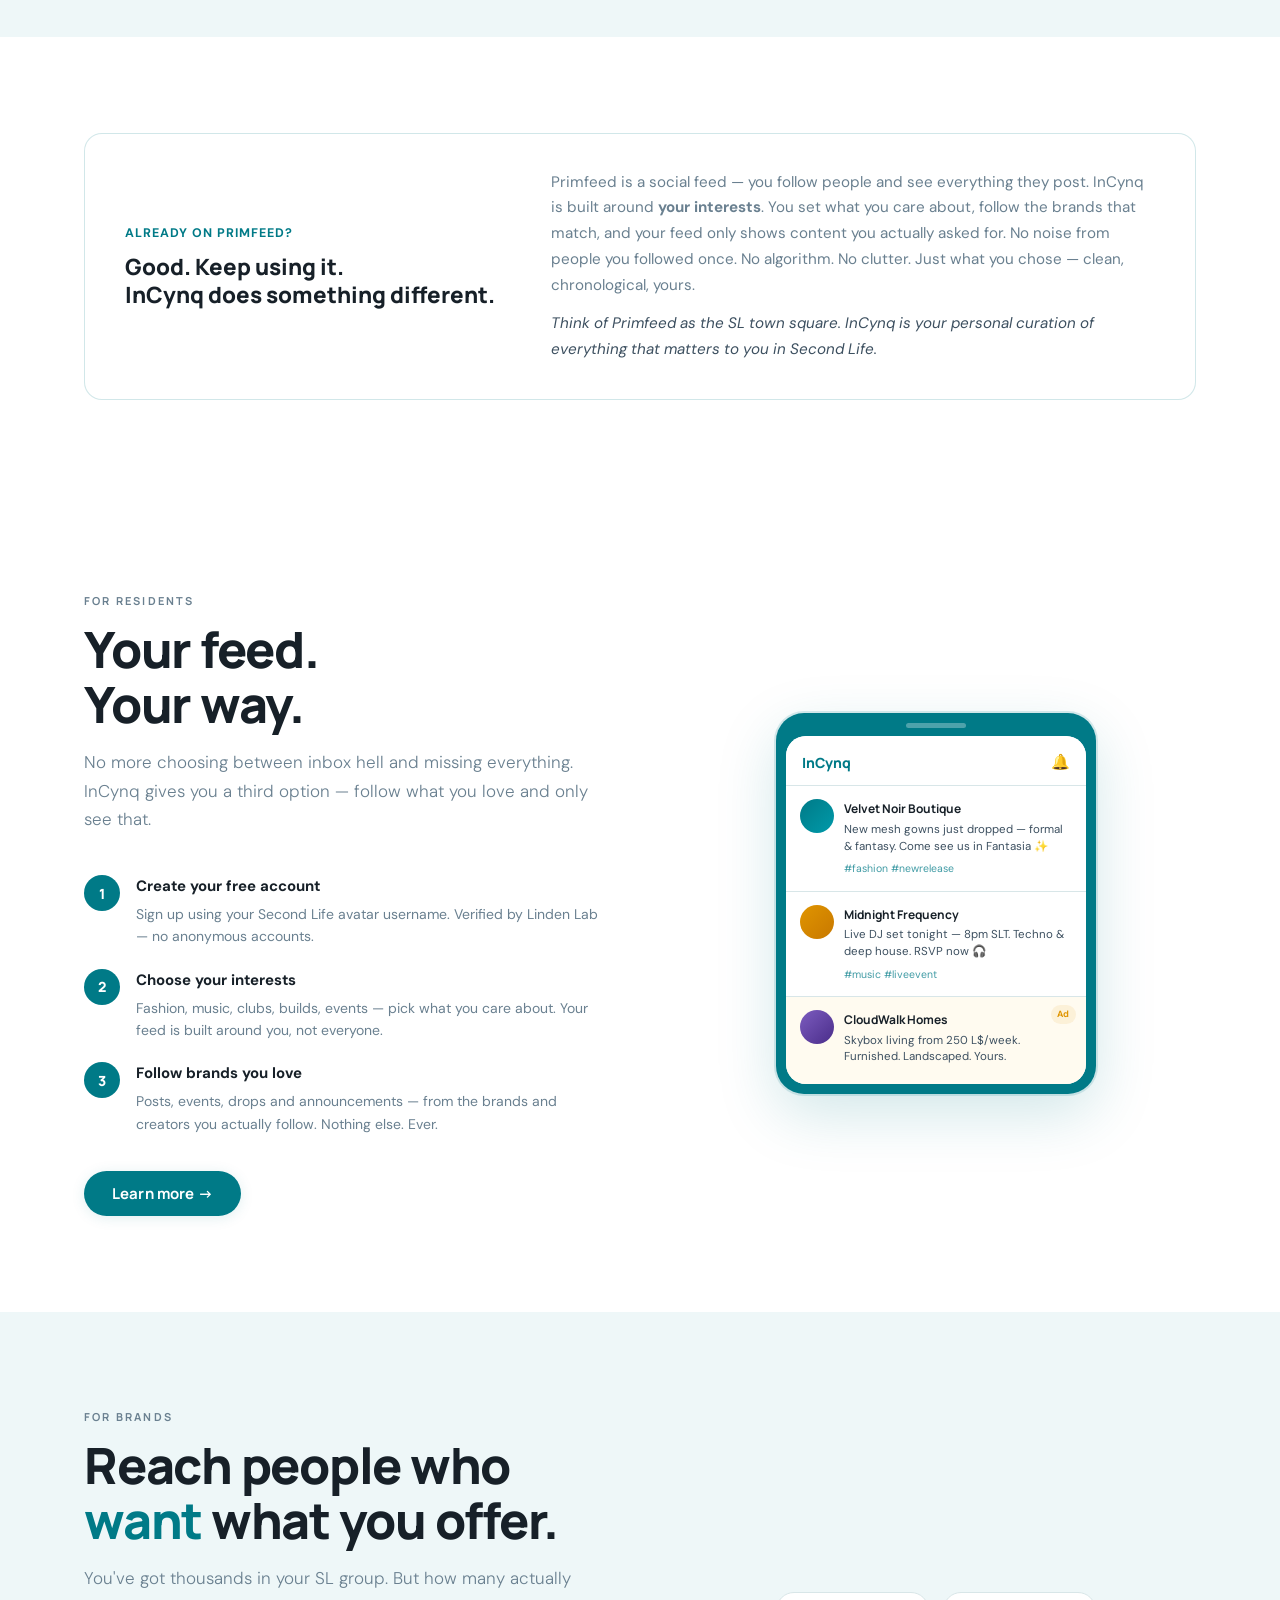
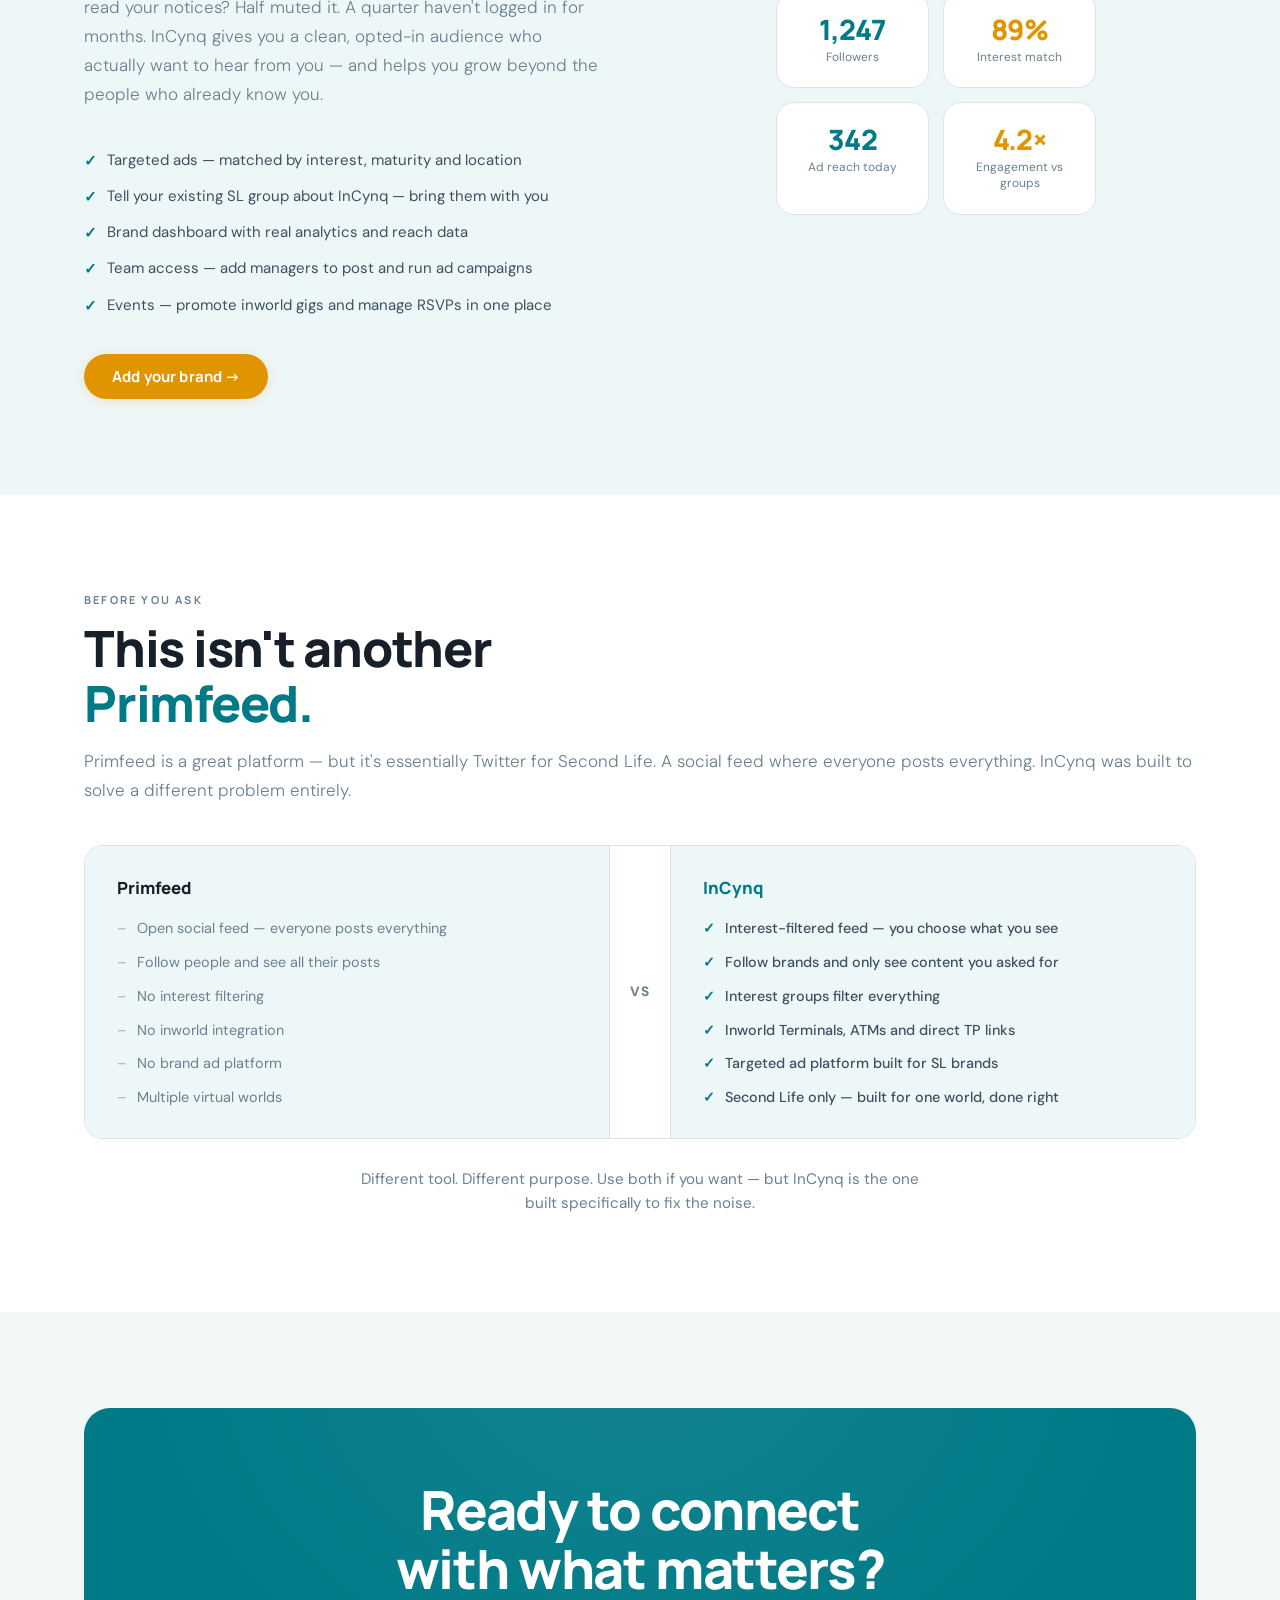
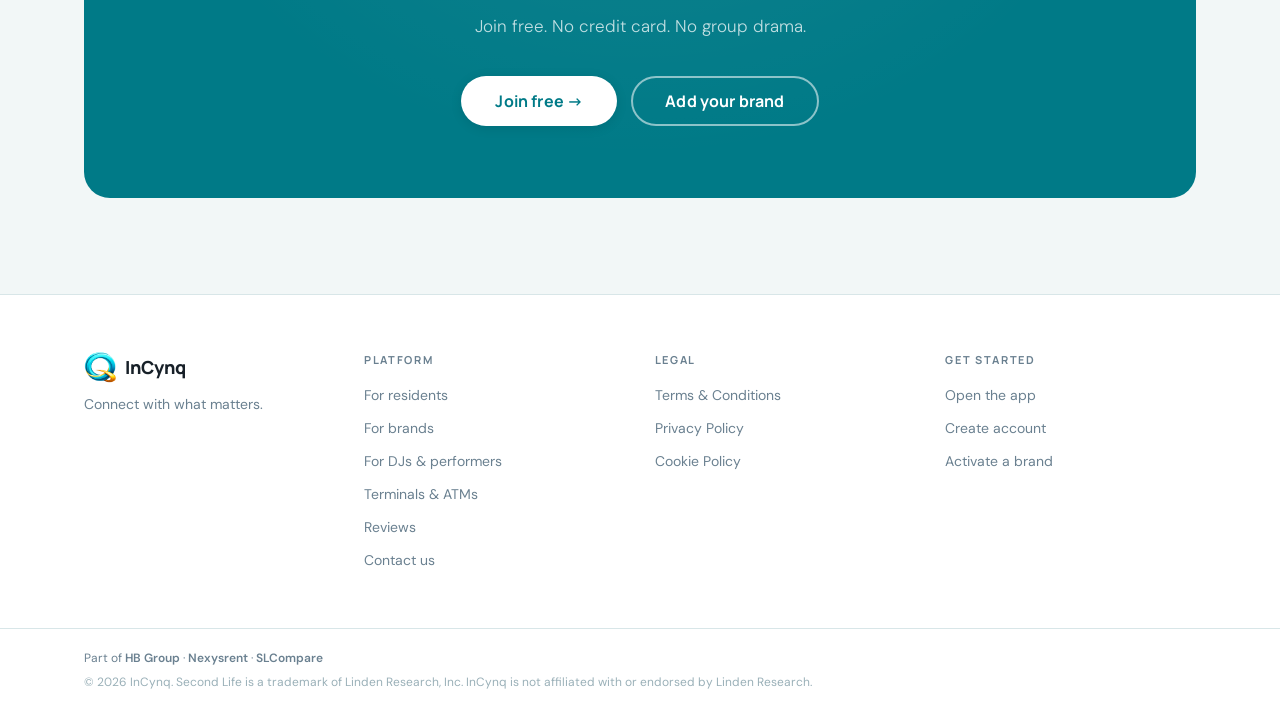
==== commit 52d4ac2b: "Footer: Part of HB Group, Nexysrent, SLCompare" ====
--- a/index.html
+++ b/index.html
@@ -3,14 +3,59 @@
 <head>
   <meta charset="UTF-8">
   <meta name="viewport" content="width=device-width, initial-scale=1.0">
-  <title>InCynq — Connect with what matters</title>
-  <meta name="description" content="The revolutionary way to follow Second Life brands, creators and events — without the noise.">
-
-  <!-- Open Graph -->
-  <meta property="og:title" content="InCynq — Connect with what matters">
-  <meta property="og:description" content="The revolutionary way to follow Second Life brands, creators and events — without the noise.">
-  <meta property="og:url" content="https://incynq.net">
+  <title>InCynq — Follow Second Life Brands Without the Noise</title>
+  <meta name="description" content="Follow the Second Life brands, creators, DJs and events you love. No group spam, no algorithm, no inbox chaos — just what matters to you. Free for residents.">
+  <link rel="canonical" href="https://incynq.net/">
+
+  <!-- Social sharing (Open Graph + Twitter/X) -->
+  <meta property="og:site_name" content="InCynq">
   <meta property="og:type" content="website">
+  <meta property="og:title" content="InCynq — Follow Second Life Brands Without the Noise">
+  <meta property="og:description" content="Follow the Second Life brands, creators, DJs and events you love. No group spam, no algorithm, no inbox chaos — just what matters to you. Free for residents.">
+  <meta property="og:url" content="https://incynq.net/">
+  <meta property="og:image" content="https://incynq.net/assets/og-image.jpg">
+  <meta property="og:image:width" content="1200">
+  <meta property="og:image:height" content="630">
+  <meta property="og:image:alt" content="InCynq — Connect with what matters">
+  <meta name="twitter:card" content="summary_large_image">
+  <meta name="twitter:title" content="InCynq — Follow Second Life Brands Without the Noise">
+  <meta name="twitter:description" content="Follow the Second Life brands, creators, DJs and events you love. No group spam, no algorithm, no inbox chaos — just what matters to you. Free for residents.">
+  <meta name="twitter:image" content="https://incynq.net/assets/og-image.jpg">
+
+  <!-- Structured data -->
+  <script type="application/ld+json">
+  {
+    "@context": "https://schema.org",
+    "@graph": [
+      {
+        "@type": "Organization",
+        "@id": "https://incynq.net/#organization",
+        "name": "InCynq",
+        "url": "https://incynq.net/",
+        "logo": "https://incynq.net/assets/q-logo.png",
+        "slogan": "Connect with what matters.",
+        "description": "A social platform for Second Life residents to follow the brands, creators, DJs and events they care about — without group spam.",
+        "email": "support@incynq.net",
+        "contactPoint": {
+          "@type": "ContactPoint",
+          "contactType": "customer support",
+          "email": "support@incynq.net",
+          "url": "https://incynq.net/contact"
+        }
+      },
+      {
+        "@type": "WebSite",
+        "@id": "https://incynq.net/#website",
+        "name": "InCynq",
+        "url": "https://incynq.net/",
+        "publisher": {
+          "@id": "https://incynq.net/#organization"
+        },
+        "inLanguage": "en"
+      }
+    ]
+  }
+  </script>
 
   <!-- Fonts -->
   <link rel="preconnect" href="https://fonts.googleapis.com">
@@ -52,7 +97,7 @@
     <div class="container nav-container">
 
       <a href="/" class="nav-logo" aria-label="InCynq home">
-        <img src="assets/q-logo.png" alt="" class="logo-img" aria-hidden="true">
+        <img src="assets/q-logo.png" alt="InCynq logo" class="logo-img">
         <span class="logo-text">InCynq</span>
       </a>
 
@@ -559,7 +604,7 @@
 
       <div class="footer-brand">
         <a href="/" class="nav-logo" aria-label="InCynq home">
-          <img src="assets/q-logo.png" alt="" class="logo-img" aria-hidden="true">
+          <img src="assets/q-logo.png" alt="InCynq logo" class="logo-img">
           <span class="logo-text">InCynq</span>
         </a>
         <p class="footer-tagline">Connect with what matters.</p>
@@ -592,6 +637,7 @@
     </div>
     <div class="footer-bottom">
       <div class="container">
+        <p class="footer-group">Part of <a href="https://sites.google.com/view/hbgroup-sl" target="_blank" rel="noopener">HB Group</a> · <a href="https://nexysrent.com" target="_blank" rel="noopener">Nexysrent</a> · <a href="https://slcompare.com" target="_blank" rel="noopener">SLCompare</a></p>
         <p>© 2026 InCynq. Second Life is a trademark of Linden Research, Inc. InCynq is not affiliated with or endorsed by Linden Research.</p>
       </div>
     </div>
--- a/css/style.css
+++ b/css/style.css
@@ -950,6 +950,16 @@
   color: var(--text-light);
   line-height: 1.5;
 }
+.footer-bottom .footer-group {
+  margin-bottom: 6px;
+  color: var(--text-muted);
+}
+.footer-group a {
+  color: var(--text-muted);
+  font-weight: 600;
+  transition: color 0.18s;
+}
+.footer-group a:hover { color: var(--teal); }
 
 
 /* ============================================================
